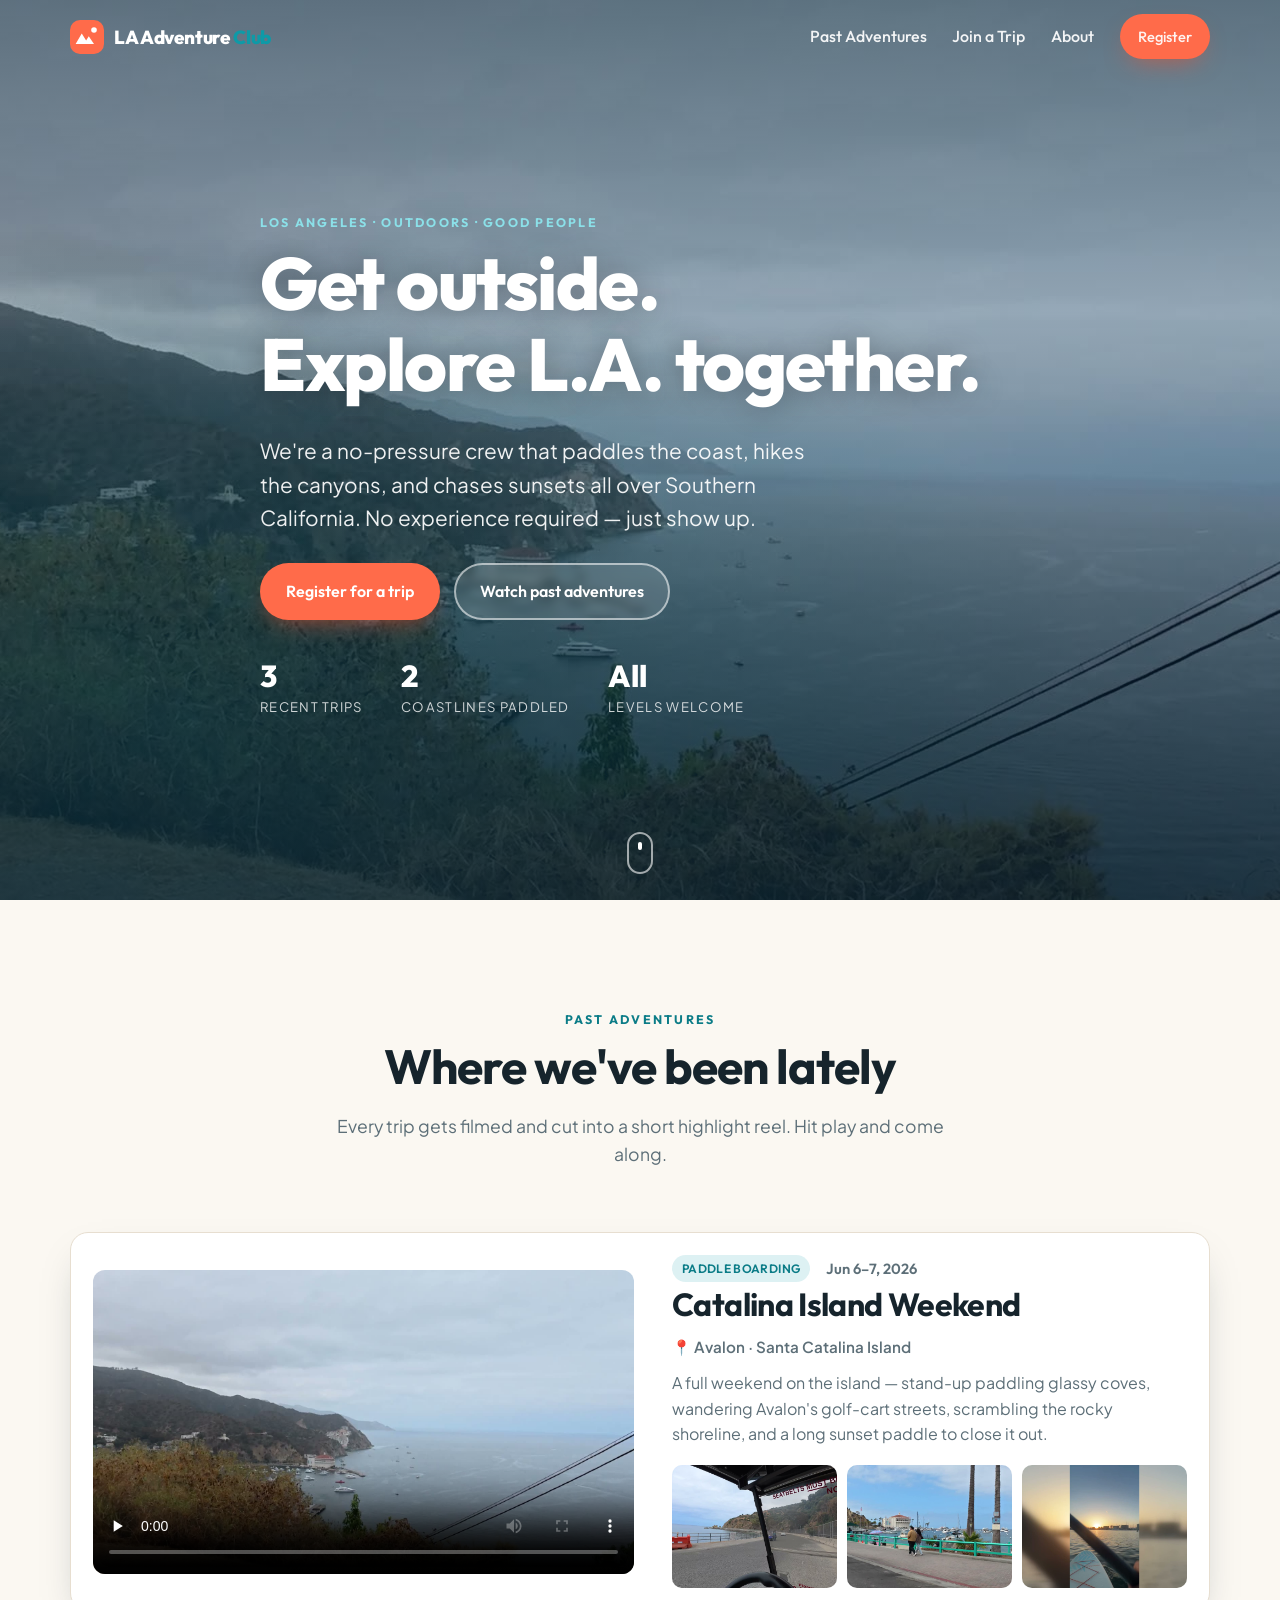
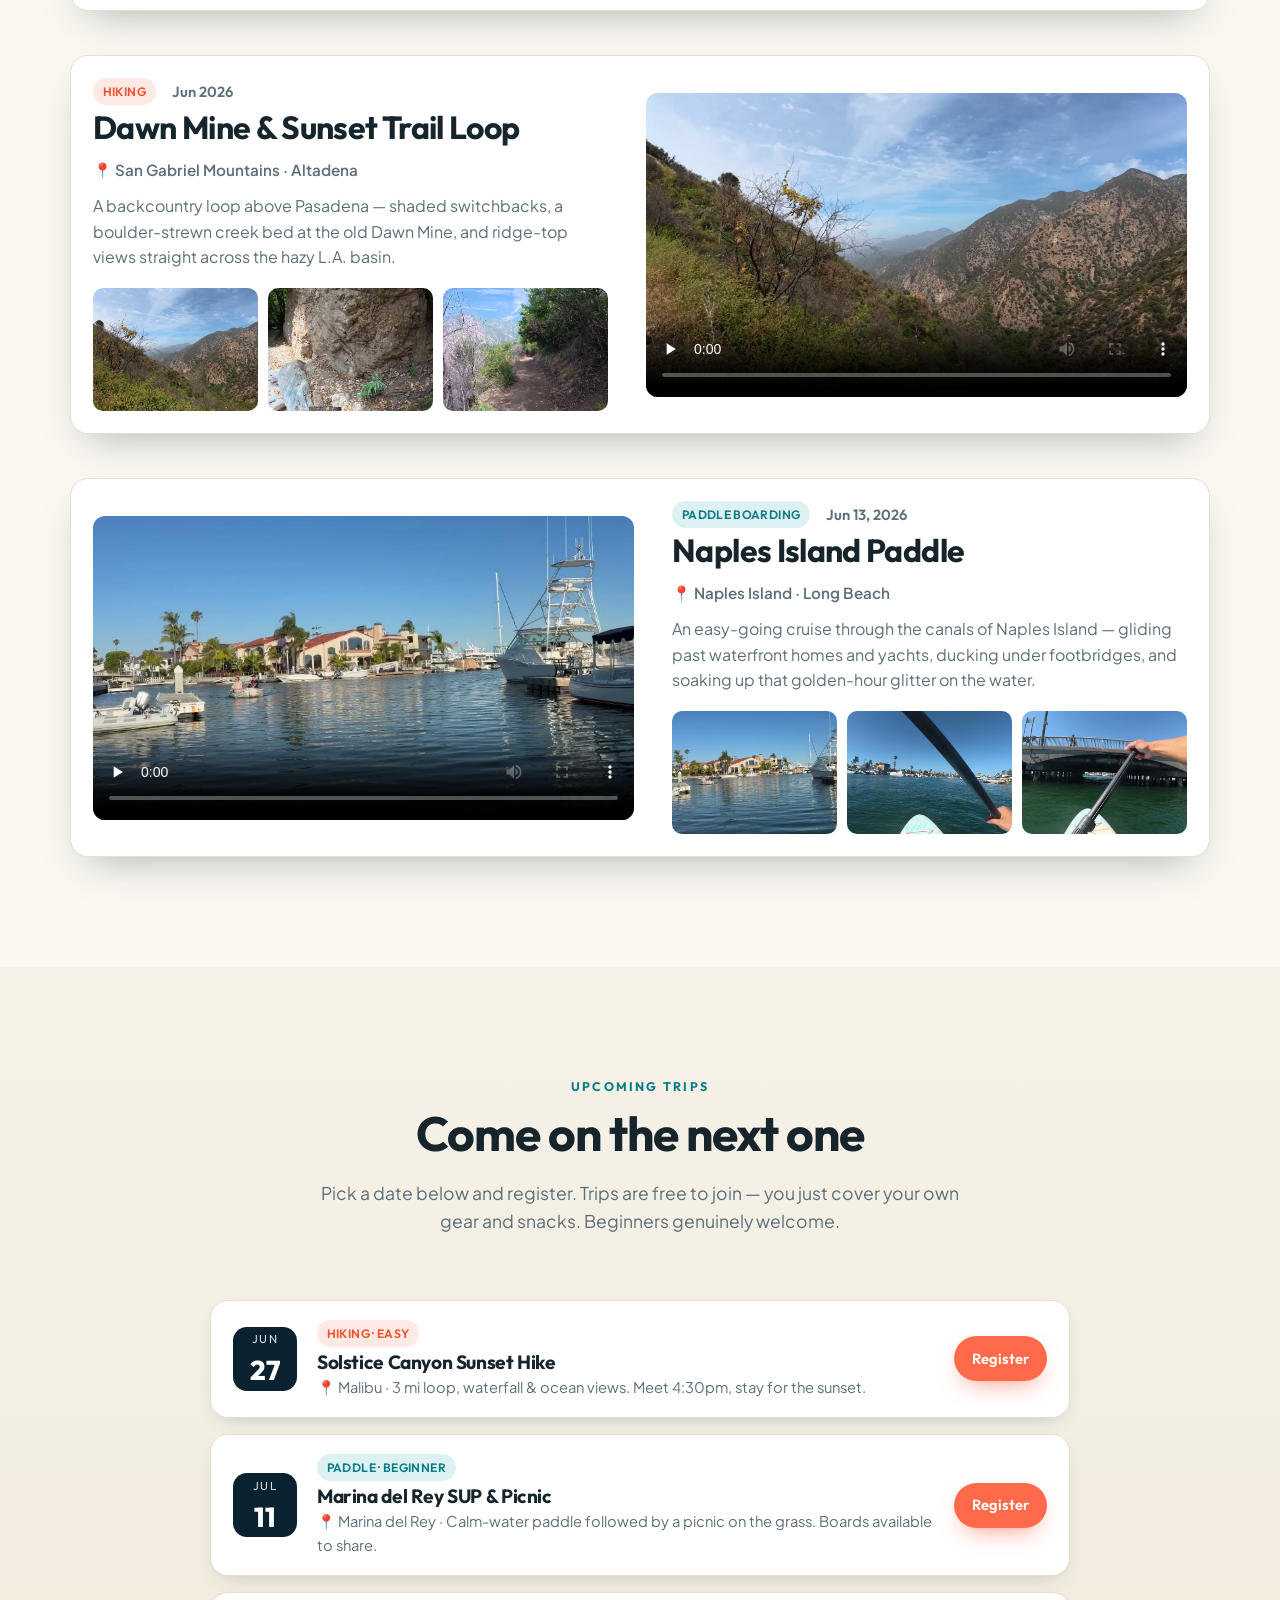
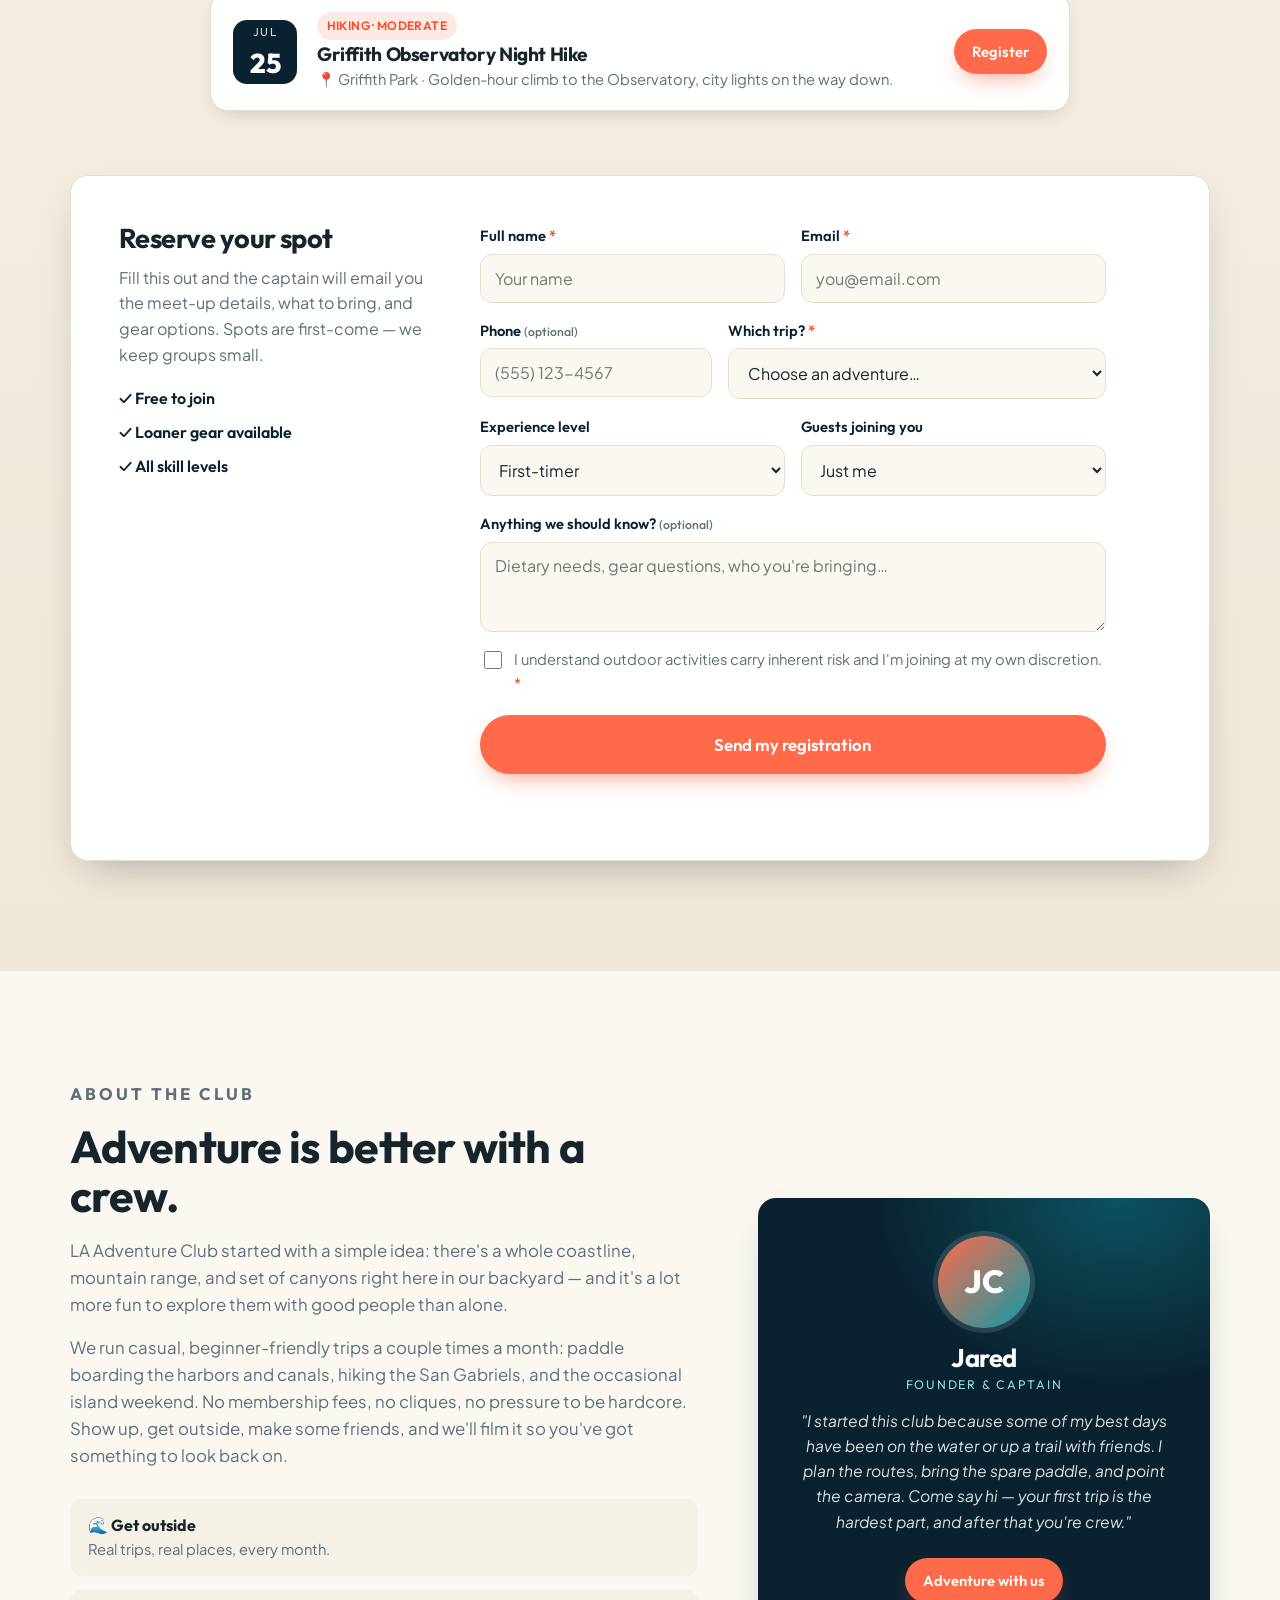
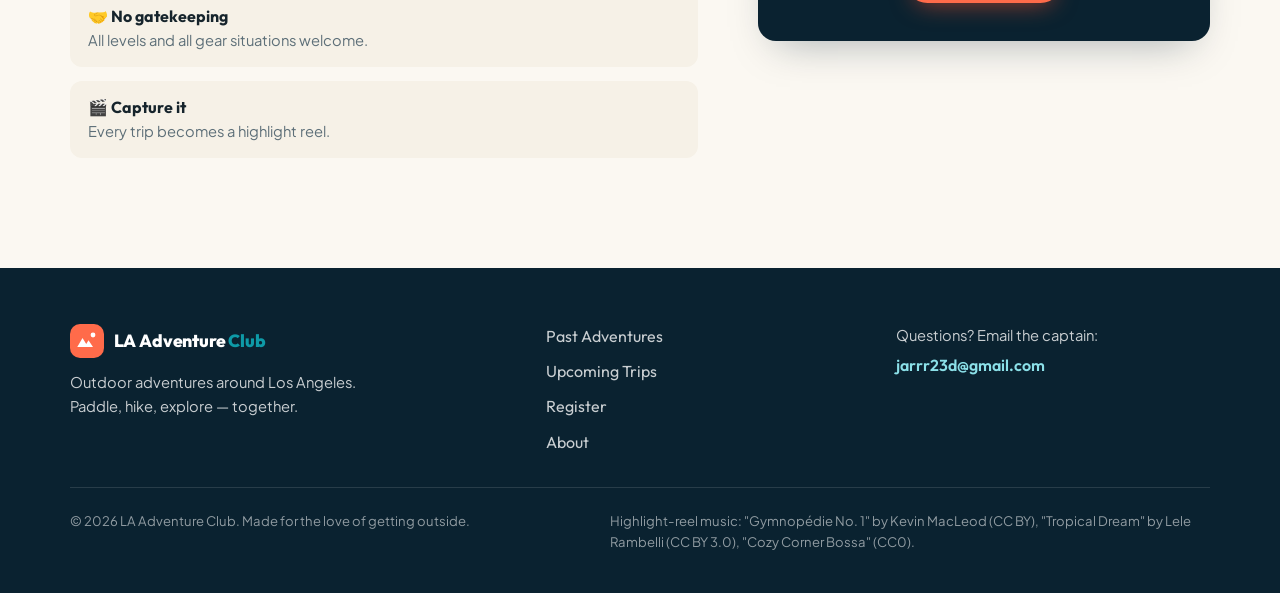
==== index.html @ 6bd9e23a "Initial commit: LA Adventure Club website Static GitHub Pages site with three sections: - Past Adven" ====
<!DOCTYPE html>
<html lang="en">
<head>
  <meta charset="UTF-8" />
  <meta name="viewport" content="width=device-width, initial-scale=1.0" />
  <title>LA Adventure Club — Paddle. Hike. Explore Los Angeles.</title>
  <meta name="description" content="LA Adventure Club is a community for outdoor adventures around Los Angeles — paddle boarding, hiking, and island weekends. See past trips, register for the next one, and meet the crew." />
  <meta name="theme-color" content="#0a2230" />

  <!-- Open Graph / social preview -->
  <meta property="og:type" content="website" />
  <meta property="og:title" content="LA Adventure Club" />
  <meta property="og:description" content="Outdoor adventures around Los Angeles — paddle boarding, hiking, and island weekends. Come explore with us." />
  <meta property="og:image" content="assets/img/naples-hero.jpg" />

  <link rel="icon" href="assets/favicon.svg" type="image/svg+xml" />
  <link rel="preconnect" href="https://fonts.googleapis.com" />
  <link rel="preconnect" href="https://fonts.gstatic.com" crossorigin />
  <link href="https://fonts.googleapis.com/css2?family=Outfit:wght@400;500;600;700;800&family=Plus+Jakarta+Sans:wght@400;500;600&display=swap" rel="stylesheet" />
  <link rel="stylesheet" href="styles.css" />
</head>
<body>
  <a class="skip-link" href="#main">Skip to content</a>

  <!-- ===== NAV ===== -->
  <header class="nav" id="nav">
    <div class="nav__inner">
      <a class="brand" href="#home" aria-label="LA Adventure Club home">
        <span class="brand__mark" aria-hidden="true">
          <svg viewBox="0 0 32 32" width="28" height="28"><path d="M3 24l7-12 5 8 3-5 6 9z" fill="currentColor"/><circle cx="24" cy="8" r="3.2" fill="currentColor"/></svg>
        </span>
        <span class="brand__text">LA Adventure<span class="brand__text--accent"> Club</span></span>
      </a>
      <nav class="nav__links" aria-label="Primary">
        <a href="#adventures">Past Adventures</a>
        <a href="#join">Join a Trip</a>
        <a href="#about">About</a>
        <a class="btn btn--sm btn--solid" href="#register">Register</a>
      </nav>
      <button class="nav__toggle" id="navToggle" aria-label="Open menu" aria-expanded="false">
        <span></span><span></span><span></span>
      </button>
    </div>
  </header>

  <main id="main">
    <!-- ===== HERO ===== -->
    <section class="hero" id="home">
      <div class="hero__media">
        <img src="assets/img/catalina-hero.jpg" alt="Coastline view over Avalon harbor on Catalina Island" />
      </div>
      <div class="hero__overlay"></div>
      <div class="hero__content">
        <p class="eyebrow eyebrow--light">Los Angeles · Outdoors · Good people</p>
        <h1>Get outside.<br />Explore L.A. together.</h1>
        <p class="hero__sub">We're a no-pressure crew that paddles the coast, hikes the canyons, and chases sunsets all over Southern California. No experience required — just show up.</p>
        <div class="hero__cta">
          <a class="btn btn--solid" href="#register">Register for a trip</a>
          <a class="btn btn--ghost" href="#adventures">Watch past adventures</a>
        </div>
        <ul class="hero__stats" aria-label="Club highlights">
          <li><strong>3</strong><span>Recent trips</span></li>
          <li><strong>2</strong><span>Coastlines paddled</span></li>
          <li><strong>All</strong><span>Levels welcome</span></li>
        </ul>
      </div>
      <a href="#adventures" class="hero__scroll" aria-label="Scroll to adventures">
        <span></span>
      </a>
    </section>

    <!-- ===== PAST ADVENTURES ===== -->
    <section class="section" id="adventures">
      <div class="container">
        <header class="section__head">
          <p class="eyebrow">Past Adventures</p>
          <h2>Where we've been lately</h2>
          <p class="section__lead">Every trip gets filmed and cut into a short highlight reel. Hit play and come along.</p>
        </header>

        <div class="events">
          <!-- Catalina -->
          <article class="event">
            <div class="event__video">
              <video controls preload="none" playsinline poster="assets/img/catalina-hero.jpg">
                <source src="assets/video/catalina-paddle-island.mp4" type="video/mp4" />
                Your browser doesn't support embedded video.
              </video>
            </div>
            <div class="event__body">
              <div class="event__meta">
                <span class="chip chip--water">Paddle Boarding</span>
                <span class="event__date">Jun 6–7, 2026</span>
              </div>
              <h3>Catalina Island Weekend</h3>
              <p class="event__loc">📍 Avalon · Santa Catalina Island</p>
              <p>A full weekend on the island — stand-up paddling glassy coves, wandering Avalon's golf-cart streets, scrambling the rocky shoreline, and a long sunset paddle to close it out.</p>
              <div class="event__gallery">
                <button class="thumb" data-full="assets/img/catalina-1.jpg"><img src="assets/img/catalina-1.jpg" alt="Rocky Catalina shoreline path with the ocean below" loading="lazy" /></button>
                <button class="thumb" data-full="assets/img/catalina-2.jpg"><img src="assets/img/catalina-2.jpg" alt="Boats moored in Avalon harbor" loading="lazy" /></button>
                <button class="thumb" data-full="assets/img/catalina-3.jpg"><img src="assets/img/catalina-3.jpg" alt="Sunset paddle on calm water off Catalina" loading="lazy" /></button>
              </div>
            </div>
          </article>

          <!-- Hike -->
          <article class="event">
            <div class="event__video">
              <video controls preload="none" playsinline poster="assets/img/hike-hero.jpg">
                <source src="assets/video/dawn-mine-sunset-loop.mp4" type="video/mp4" />
                Your browser doesn't support embedded video.
              </video>
            </div>
            <div class="event__body">
              <div class="event__meta">
                <span class="chip chip--trail">Hiking</span>
                <span class="event__date">Jun 2026</span>
              </div>
              <h3>Dawn Mine &amp; Sunset Trail Loop</h3>
              <p class="event__loc">📍 San Gabriel Mountains · Altadena</p>
              <p>A backcountry loop above Pasadena — shaded switchbacks, a boulder-strewn creek bed at the old Dawn Mine, and ridge-top views straight across the hazy L.A. basin.</p>
              <div class="event__gallery">
                <button class="thumb" data-full="assets/img/hike-hero.jpg"><img src="assets/img/hike-hero.jpg" alt="Canyon panorama in the San Gabriel Mountains" loading="lazy" /></button>
                <button class="thumb" data-full="assets/img/hike-2.jpg"><img src="assets/img/hike-2.jpg" alt="Boulders in the creek bed at Dawn Mine" loading="lazy" /></button>
                <button class="thumb" data-full="assets/img/hike-1.jpg"><img src="assets/img/hike-1.jpg" alt="Ridge trail with mountains in the distance" loading="lazy" /></button>
              </div>
            </div>
          </article>

          <!-- Naples -->
          <article class="event">
            <div class="event__video">
              <video controls preload="none" playsinline poster="assets/img/naples-hero.jpg">
                <source src="assets/video/naples-paddle-boarding.mp4" type="video/mp4" />
                Your browser doesn't support embedded video.
              </video>
            </div>
            <div class="event__body">
              <div class="event__meta">
                <span class="chip chip--water">Paddle Boarding</span>
                <span class="event__date">Jun 13, 2026</span>
              </div>
              <h3>Naples Island Paddle</h3>
              <p class="event__loc">📍 Naples Island · Long Beach</p>
              <p>An easy-going cruise through the canals of Naples Island — gliding past waterfront homes and yachts, ducking under footbridges, and soaking up that golden-hour glitter on the water.</p>
              <div class="event__gallery">
                <button class="thumb" data-full="assets/img/naples-hero.jpg"><img src="assets/img/naples-hero.jpg" alt="Waterfront homes and a yacht on a Naples Island canal" loading="lazy" /></button>
                <button class="thumb" data-full="assets/img/naples-1.jpg"><img src="assets/img/naples-1.jpg" alt="Canal lined with mansions and palm trees" loading="lazy" /></button>
                <button class="thumb" data-full="assets/img/naples-2.jpg"><img src="assets/img/naples-2.jpg" alt="Sun glinting off the water while paddling" loading="lazy" /></button>
              </div>
            </div>
          </article>
        </div>
      </div>
    </section>

    <!-- ===== JOIN / UPCOMING ===== -->
    <section class="section section--tint" id="join">
      <div class="container">
        <header class="section__head">
          <p class="eyebrow">Upcoming Trips</p>
          <h2>Come on the next one</h2>
          <p class="section__lead">Pick a date below and register. Trips are free to join — you just cover your own gear and snacks. Beginners genuinely welcome.</p>
        </header>

        <div class="upcoming" id="upcomingList">
          <!-- Cards are also defined here for no-JS users; script.js keeps the dropdown in sync -->
          <article class="trip" data-trip="Solstice Canyon Sunset Hike — Sat, Jun 27">
            <div class="trip__date"><span class="trip__mon">JUN</span><span class="trip__day">27</span></div>
            <div class="trip__info">
              <span class="chip chip--trail">Hiking · Easy</span>
              <h3>Solstice Canyon Sunset Hike</h3>
              <p>📍 Malibu · 3 mi loop, waterfall &amp; ocean views. Meet 4:30pm, stay for the sunset.</p>
            </div>
            <a class="btn btn--sm btn--solid trip__cta" href="#register" data-pick="Solstice Canyon Sunset Hike — Sat, Jun 27">Register</a>
          </article>

          <article class="trip" data-trip="Marina del Rey SUP & Picnic — Sat, Jul 11">
            <div class="trip__date"><span class="trip__mon">JUL</span><span class="trip__day">11</span></div>
            <div class="trip__info">
              <span class="chip chip--water">Paddle · Beginner</span>
              <h3>Marina del Rey SUP &amp; Picnic</h3>
              <p>📍 Marina del Rey · Calm-water paddle followed by a picnic on the grass. Boards available to share.</p>
            </div>
            <a class="btn btn--sm btn--solid trip__cta" href="#register" data-pick="Marina del Rey SUP & Picnic — Sat, Jul 11">Register</a>
          </article>

          <article class="trip" data-trip="Griffith Observatory Night Hike — Sat, Jul 25">
            <div class="trip__date"><span class="trip__mon">JUL</span><span class="trip__day">25</span></div>
            <div class="trip__info">
              <span class="chip chip--trail">Hiking · Moderate</span>
              <h3>Griffith Observatory Night Hike</h3>
              <p>📍 Griffith Park · Golden-hour climb to the Observatory, city lights on the way down.</p>
            </div>
            <a class="btn btn--sm btn--solid trip__cta" href="#register" data-pick="Griffith Observatory Night Hike — Sat, Jul 25">Register</a>
          </article>
        </div>

        <!-- ===== REGISTRATION FORM ===== -->
        <div class="register" id="register">
          <div class="register__intro">
            <h3>Reserve your spot</h3>
            <p>Fill this out and the captain will email you the meet-up details, what to bring, and gear options. Spots are first-come — we keep groups small.</p>
            <ul class="register__perks">
              <li>✓ Free to join</li>
              <li>✓ Loaner gear available</li>
              <li>✓ All skill levels</li>
            </ul>
          </div>

          <form class="form" id="registerForm" novalidate>
            <div class="form__row">
              <label class="field">
                <span>Full name <i>*</i></span>
                <input type="text" name="name" autocomplete="name" required placeholder="Your name" />
              </label>
              <label class="field">
                <span>Email <i>*</i></span>
                <input type="email" name="email" autocomplete="email" required placeholder="you@email.com" />
              </label>
            </div>

            <div class="form__row">
              <label class="field">
                <span>Phone <small>(optional)</small></span>
                <input type="tel" name="phone" autocomplete="tel" placeholder="(555) 123-4567" />
              </label>
              <label class="field">
                <span>Which trip? <i>*</i></span>
                <select name="trip" id="tripSelect" required>
                  <option value="" disabled selected>Choose an adventure…</option>
                  <!-- options injected by script.js, with this fallback -->
                  <option>Solstice Canyon Sunset Hike — Sat, Jun 27</option>
                  <option>Marina del Rey SUP &amp; Picnic — Sat, Jul 11</option>
                  <option>Griffith Observatory Night Hike — Sat, Jul 25</option>
                  <option>Not sure yet — add me to the list</option>
                </select>
              </label>
            </div>

            <div class="form__row">
              <label class="field">
                <span>Experience level</span>
                <select name="experience">
                  <option>First-timer</option>
                  <option>Some experience</option>
                  <option>Comfortable / experienced</option>
                </select>
              </label>
              <label class="field">
                <span>Guests joining you</span>
                <select name="guests">
                  <option value="0">Just me</option>
                  <option value="1">+1</option>
                  <option value="2">+2</option>
                  <option value="3">+3 or more</option>
                </select>
              </label>
            </div>

            <label class="field">
              <span>Anything we should know? <small>(optional)</small></span>
              <textarea name="notes" rows="3" placeholder="Dietary needs, gear questions, who you're bringing…"></textarea>
            </label>

            <!-- honeypot for spam bots -->
            <input type="text" name="_honey" tabindex="-1" autocomplete="off" class="hp" aria-hidden="true" />

            <label class="checkbox">
              <input type="checkbox" name="waiver" required />
              <span>I understand outdoor activities carry inherent risk and I'm joining at my own discretion. <i>*</i></span>
            </label>

            <button type="submit" class="btn btn--solid btn--block" id="submitBtn">Send my registration</button>
            <p class="form__status" id="formStatus" role="status" aria-live="polite"></p>
          </form>
        </div>
      </div>
    </section>

    <!-- ===== ABOUT ===== -->
    <section class="section" id="about">
      <div class="container about">
        <div class="about__text">
          <p class="eyebrow">About the Club</p>
          <h2>Adventure is better with a crew.</h2>
          <p>LA Adventure Club started with a simple idea: there's a whole coastline, mountain range, and set of canyons right here in our backyard — and it's a lot more fun to explore them with good people than alone.</p>
          <p>We run casual, beginner-friendly trips a couple times a month: paddle boarding the harbors and canals, hiking the San Gabriels, and the occasional island weekend. No membership fees, no cliques, no pressure to be hardcore. Show up, get outside, make some friends, and we'll film it so you've got something to look back on.</p>
          <div class="about__values">
            <div><strong>🌊 Get outside</strong><span>Real trips, real places, every month.</span></div>
            <div><strong>🤝 No gatekeeping</strong><span>All levels and all gear situations welcome.</span></div>
            <div><strong>🎬 Capture it</strong><span>Every trip becomes a highlight reel.</span></div>
          </div>
        </div>

        <aside class="captain">
          <div class="captain__card">
            <div class="captain__avatar" aria-hidden="true">JC</div>
            <h3>Jared</h3>
            <p class="captain__role">Founder &amp; Captain</p>
            <p class="captain__bio">"I started this club because some of my best days have been on the water or up a trail with friends. I plan the routes, bring the spare paddle, and point the camera. Come say hi — your first trip is the hardest part, and after that you're crew."</p>
            <a class="btn btn--sm btn--solid" href="#register">Adventure with us</a>
          </div>
        </aside>
      </div>
    </section>
  </main>

  <!-- ===== FOOTER ===== -->
  <footer class="footer">
    <div class="container footer__inner">
      <div class="footer__brand">
        <span class="brand brand--footer">
          <span class="brand__mark" aria-hidden="true"><svg viewBox="0 0 32 32" width="24" height="24"><path d="M3 24l7-12 5 8 3-5 6 9z" fill="currentColor"/><circle cx="24" cy="8" r="3.2" fill="currentColor"/></svg></span>
          <span class="brand__text">LA Adventure<span class="brand__text--accent"> Club</span></span>
        </span>
        <p>Outdoor adventures around Los Angeles. Paddle, hike, explore — together.</p>
      </div>
      <nav class="footer__links" aria-label="Footer">
        <a href="#adventures">Past Adventures</a>
        <a href="#join">Upcoming Trips</a>
        <a href="#register">Register</a>
        <a href="#about">About</a>
      </nav>
      <div class="footer__contact">
        <p>Questions? Email the captain:</p>
        <a class="footer__email" href="mailto:jarrr23d@gmail.com">jarrr23d@gmail.com</a>
      </div>
    </div>
    <div class="container footer__sub">
      <p>© <span id="year">2026</span> LA Adventure Club. Made for the love of getting outside.</p>
      <p class="footer__credits">Highlight-reel music: "Gymnopédie No. 1" by Kevin MacLeod (CC BY), "Tropical Dream" by Lele Rambelli (CC BY 3.0), "Cozy Corner Bossa" (CC0).</p>
    </div>
  </footer>

  <!-- ===== LIGHTBOX ===== -->
  <div class="lightbox" id="lightbox" aria-hidden="true">
    <button class="lightbox__close" id="lightboxClose" aria-label="Close image">&times;</button>
    <img id="lightboxImg" src="" alt="" />
  </div>

  <script src="script.js"></script>
</body>
</html>
---- styles.css ----
/* ===== LA Adventure Club — styles ===== */
:root {
  --navy: #0a2230;
  --navy-2: #0e2f43;
  --teal: #0e9aa7;
  --teal-deep: #0b7c87;
  --coral: #ff6b4a;
  --coral-deep: #f4502b;
  --sand: #f6f1e7;
  --paper: #fbf8f2;
  --ink: #16242c;
  --muted: #5d6f78;
  --line: #e7ded0;
  --white: #ffffff;

  --radius: 18px;
  --radius-sm: 12px;
  --shadow: 0 18px 40px -18px rgba(10, 34, 48, .35);
  --shadow-sm: 0 8px 22px -12px rgba(10, 34, 48, .3);
  --maxw: 1140px;
  --head: "Outfit", system-ui, sans-serif;
  --body: "Plus Jakarta Sans", system-ui, sans-serif;
}

* { box-sizing: border-box; }
html { scroll-behavior: smooth; scroll-padding-top: 76px; }
body {
  margin: 0;
  font-family: var(--body);
  color: var(--ink);
  background: var(--paper);
  line-height: 1.6;
  -webkit-font-smoothing: antialiased;
}
h1, h2, h3 { font-family: var(--head); line-height: 1.1; margin: 0 0 .4em; letter-spacing: -.02em; }
p { margin: 0 0 1em; }
a { color: var(--teal-deep); text-decoration: none; }
img { max-width: 100%; display: block; }

.container { width: min(var(--maxw), 92%); margin: 0 auto; }

.skip-link {
  position: absolute; left: -999px; top: 0; z-index: 200;
  background: var(--navy); color: #fff; padding: 10px 16px; border-radius: 0 0 8px 0;
}
.skip-link:focus { left: 0; }

/* ===== Buttons ===== */
.btn {
  --b: var(--coral);
  display: inline-flex; align-items: center; justify-content: center; gap: .5em;
  font-family: var(--head); font-weight: 600; font-size: 1rem;
  padding: .85em 1.5em; border-radius: 100px; border: 2px solid transparent;
  cursor: pointer; transition: transform .15s ease, box-shadow .2s ease, background .2s ease, color .2s ease;
  white-space: nowrap;
}
.btn:active { transform: translateY(1px); }
.btn--solid { background: var(--coral); color: #fff; box-shadow: 0 10px 24px -10px rgba(244,80,43,.65); }
.btn--solid:hover { background: var(--coral-deep); transform: translateY(-2px); }
.btn--ghost { background: rgba(255,255,255,.12); color: #fff; border-color: rgba(255,255,255,.55); backdrop-filter: blur(4px); }
.btn--ghost:hover { background: rgba(255,255,255,.2); transform: translateY(-2px); }
.btn--sm { padding: .6em 1.1em; font-size: .92rem; }
.btn--block { width: 100%; padding: 1em; font-size: 1.05rem; }

.eyebrow {
  font-family: var(--head); text-transform: uppercase; letter-spacing: .18em;
  font-size: .78rem; font-weight: 700; color: var(--teal-deep); margin: 0 0 .8em;
}
.eyebrow--light { color: #8be0e8; }

/* ===== Nav ===== */
.nav {
  position: fixed; top: 0; left: 0; right: 0; z-index: 100;
  transition: background .3s ease, box-shadow .3s ease, padding .3s ease;
  padding: 14px 0;
}
.nav__inner { width: min(var(--maxw), 92%); margin: 0 auto; display: flex; align-items: center; justify-content: space-between; }
.nav.scrolled { background: rgba(251,248,242,.92); backdrop-filter: blur(10px); box-shadow: 0 4px 20px -12px rgba(10,34,48,.4); padding: 8px 0; }

.brand { display: inline-flex; align-items: center; gap: .55em; font-family: var(--head); font-weight: 800; font-size: 1.18rem; color: #fff; letter-spacing: -.01em; }
.nav.scrolled .brand { color: var(--navy); }
.brand__mark { display: grid; place-items: center; width: 34px; height: 34px; border-radius: 10px; background: var(--coral); color: #fff; }
.brand__text--accent { color: var(--teal); }
.nav.scrolled .brand__text--accent { color: var(--teal-deep); }

.nav__links { display: flex; align-items: center; gap: 1.6rem; }
.nav__links a { color: rgba(255,255,255,.92); font-weight: 500; font-family: var(--head); }
.nav__links a:not(.btn):hover { color: #fff; }
.nav.scrolled .nav__links a:not(.btn) { color: var(--navy); }
.nav.scrolled .nav__links a:not(.btn):hover { color: var(--teal-deep); }

.nav__toggle { display: none; flex-direction: column; gap: 5px; background: none; border: 0; cursor: pointer; padding: 8px; }
.nav__toggle span { width: 26px; height: 2.5px; background: #fff; border-radius: 2px; transition: .25s; }
.nav.scrolled .nav__toggle span { background: var(--navy); }

/* ===== Hero ===== */
.hero { position: relative; min-height: 100svh; display: flex; align-items: center; color: #fff; overflow: hidden; }
.hero__media { position: absolute; inset: 0; }
.hero__media img { width: 100%; height: 100%; object-fit: cover; }
.hero__overlay { position: absolute; inset: 0; background:
  linear-gradient(180deg, rgba(10,34,48,.55) 0%, rgba(10,34,48,.25) 35%, rgba(10,34,48,.78) 100%),
  radial-gradient(120% 90% at 15% 80%, rgba(11,124,135,.45), transparent 60%); }
.hero__content { position: relative; width: min(var(--maxw), 92%); margin: 0 auto; padding: 120px 0 90px; max-width: 760px; }
.hero h1 { font-size: clamp(2.6rem, 6.5vw, 4.6rem); font-weight: 800; text-shadow: 0 2px 30px rgba(0,0,0,.3); }
.hero__sub { font-size: clamp(1.05rem, 2.2vw, 1.3rem); max-width: 560px; color: rgba(255,255,255,.92); }
.hero__cta { display: flex; flex-wrap: wrap; gap: .9rem; margin: 1.8rem 0 2.6rem; }
.hero__stats { list-style: none; display: flex; gap: 2.4rem; padding: 0; margin: 0; flex-wrap: wrap; }
.hero__stats li { display: flex; flex-direction: column; }
.hero__stats strong { font-family: var(--head); font-size: 1.9rem; font-weight: 800; line-height: 1; }
.hero__stats span { font-size: .82rem; text-transform: uppercase; letter-spacing: .1em; color: rgba(255,255,255,.8); margin-top: .3em; }
.hero__scroll { position: absolute; bottom: 26px; left: 50%; transform: translateX(-50%); width: 26px; height: 42px; border: 2px solid rgba(255,255,255,.6); border-radius: 14px; }
.hero__scroll span { position: absolute; top: 8px; left: 50%; width: 4px; height: 8px; background: #fff; border-radius: 2px; transform: translateX(-50%); animation: scrolldot 1.6s infinite; }
@keyframes scrolldot { 0% { opacity: 0; top: 8px; } 40% { opacity: 1; } 80% { opacity: 0; top: 22px; } 100% { opacity: 0; } }

/* ===== Sections ===== */
.section { padding: clamp(64px, 9vw, 110px) 0; }
.section--tint { background: linear-gradient(180deg, var(--sand), #efe7d7); }
.section__head { text-align: center; max-width: 640px; margin: 0 auto clamp(40px, 6vw, 64px); }
.section__head h2 { font-size: clamp(2rem, 4.5vw, 3rem); }
.section__lead { color: var(--muted); font-size: 1.1rem; }

/* ===== Chips ===== */
.chip { display: inline-block; font-family: var(--head); font-weight: 600; font-size: .76rem; letter-spacing: .03em; padding: .32em .8em; border-radius: 100px; text-transform: uppercase; }
.chip--water { background: rgba(14,154,167,.14); color: var(--teal-deep); }
.chip--trail { background: rgba(255,107,74,.15); color: var(--coral-deep); }

/* ===== Events ===== */
.events { display: grid; gap: clamp(28px, 4vw, 44px); }
.event {
  display: grid; grid-template-columns: 1.05fr 1fr; gap: clamp(20px, 3vw, 40px);
  align-items: center; background: var(--white); border: 1px solid var(--line);
  border-radius: var(--radius); padding: clamp(16px, 2vw, 22px); box-shadow: var(--shadow);
}
.event:nth-child(even) { grid-template-columns: 1fr 1.05fr; }
.event:nth-child(even) .event__video { order: 2; }
.event__video { position: relative; border-radius: var(--radius-sm); overflow: hidden; background: #000; aspect-ratio: 16/9; }
.event__video video { width: 100%; height: 100%; object-fit: cover; display: block; }
.event__body h3 { font-size: clamp(1.5rem, 3vw, 2rem); margin-top: .15em; }
.event__meta { display: flex; align-items: center; gap: 1rem; margin-bottom: .2em; }
.event__date { font-family: var(--head); font-weight: 600; color: var(--muted); font-size: .92rem; }
.event__loc { color: var(--teal-deep); font-weight: 600; font-size: .95rem; margin-bottom: .7em; }
.event__body > p { color: var(--muted); }
.event__gallery { display: grid; grid-template-columns: repeat(3, 1fr); gap: 10px; margin-top: 1.1em; }
.thumb { padding: 0; border: 0; background: none; cursor: pointer; border-radius: 10px; overflow: hidden; aspect-ratio: 4/3; }
.thumb img { width: 100%; height: 100%; object-fit: cover; transition: transform .35s ease; }
.thumb:hover img { transform: scale(1.08); }
.thumb:focus-visible { outline: 3px solid var(--teal); outline-offset: 2px; }

/* ===== Upcoming trips ===== */
.upcoming { display: grid; gap: 16px; max-width: 860px; margin: 0 auto clamp(44px, 6vw, 64px); }
.trip {
  display: grid; grid-template-columns: auto 1fr auto; gap: 20px; align-items: center;
  background: var(--white); border: 1px solid var(--line); border-radius: var(--radius);
  padding: 18px 22px; box-shadow: var(--shadow-sm);
}
.trip__date { display: grid; place-items: center; width: 64px; height: 64px; border-radius: 14px; background: var(--navy); color: #fff; line-height: 1; }
.trip__mon { font-family: var(--head); font-size: .72rem; letter-spacing: .12em; opacity: .85; }
.trip__day { font-family: var(--head); font-size: 1.7rem; font-weight: 800; }
.trip__info h3 { font-size: 1.2rem; margin: .25em 0 .15em; }
.trip__info p { margin: 0; color: var(--muted); font-size: .92rem; }

/* ===== Register ===== */
.register {
  display: grid; grid-template-columns: .85fr 1.15fr; gap: clamp(28px, 4vw, 50px);
  background: var(--white); border: 1px solid var(--line); border-radius: var(--radius);
  padding: clamp(26px, 4vw, 48px); box-shadow: var(--shadow); align-items: start;
}
.register__intro h3 { font-size: 1.7rem; }
.register__intro p { color: var(--muted); }
.register__perks { list-style: none; padding: 0; margin: 1.2em 0 0; display: grid; gap: .5em; }
.register__perks li { font-family: var(--head); font-weight: 600; color: var(--navy); }

/* ===== Form ===== */
.form__row { display: grid; grid-template-columns: 1fr 1fr; gap: 16px; }
.field { display: flex; flex-direction: column; gap: .4em; margin-bottom: 16px; }
.field span { font-family: var(--head); font-weight: 600; font-size: .92rem; color: var(--navy); }
.field span i { color: var(--coral-deep); font-style: normal; }
.field span small { font-weight: 500; color: var(--muted); }
.field input, .field select, .field textarea {
  font-family: var(--body); font-size: 1rem; padding: .8em .9em; border: 1.5px solid var(--line);
  border-radius: var(--radius-sm); background: var(--paper); color: var(--ink); transition: border .2s, box-shadow .2s;
}
.field input:focus, .field select:focus, .field textarea:focus {
  outline: none; border-color: var(--teal); box-shadow: 0 0 0 3px rgba(14,154,167,.16); background: #fff;
}
.field textarea { resize: vertical; }
.hp { position: absolute; left: -9999px; width: 1px; height: 1px; opacity: 0; }
.checkbox { display: flex; gap: .65em; align-items: flex-start; margin: 4px 0 20px; font-size: .92rem; color: var(--muted); }
.checkbox input { margin-top: .25em; width: 18px; height: 18px; accent-color: var(--coral); flex-shrink: 0; }
.checkbox i { color: var(--coral-deep); font-style: normal; }
.form__status { margin: 1em 0 0; font-family: var(--head); font-weight: 600; min-height: 1.4em; }
.form__status.ok { color: var(--teal-deep); }
.form__status.err { color: var(--coral-deep); }
.form.sending #submitBtn { opacity: .6; pointer-events: none; }

/* ===== About ===== */
.about { display: grid; grid-template-columns: 1.25fr .9fr; gap: clamp(32px, 5vw, 60px); align-items: center; }
.about__text h2 { font-size: clamp(2rem, 4vw, 2.8rem); }
.about__text > p { color: var(--muted); font-size: 1.05rem; }
.about__values { display: grid; gap: 14px; margin-top: 1.8em; }
.about__values div { display: flex; flex-direction: column; padding: 14px 18px; background: var(--sand); border-radius: var(--radius-sm); }
.about__values strong { font-family: var(--head); }
.about__values span { color: var(--muted); font-size: .92rem; }

.captain__card { background: var(--navy); color: #fff; border-radius: var(--radius); padding: clamp(26px, 3vw, 38px); text-align: center; box-shadow: var(--shadow); position: relative; overflow: hidden; }
.captain__card::before { content: ""; position: absolute; inset: 0; background: radial-gradient(90% 70% at 80% 0%, rgba(14,154,167,.4), transparent 60%); }
.captain__card > * { position: relative; }
.captain__avatar { width: 92px; height: 92px; margin: 0 auto 1rem; border-radius: 50%; display: grid; place-items: center; font-family: var(--head); font-weight: 800; font-size: 2rem; background: linear-gradient(135deg, var(--coral), var(--teal)); color: #fff; box-shadow: 0 0 0 5px rgba(255,255,255,.12); }
.captain__card h3 { font-size: 1.6rem; margin-bottom: .1em; }
.captain__role { font-family: var(--head); text-transform: uppercase; letter-spacing: .14em; font-size: .78rem; color: #8be0e8; margin-bottom: 1.1em; }
.captain__bio { color: rgba(255,255,255,.86); font-size: .98rem; font-style: italic; }
.captain__card .btn { margin-top: .6em; }

/* ===== Footer ===== */
.footer { background: var(--navy); color: rgba(255,255,255,.78); padding: 56px 0 28px; }
.footer__inner { display: grid; grid-template-columns: 1.4fr 1fr 1fr; gap: 36px; padding-bottom: 32px; border-bottom: 1px solid rgba(255,255,255,.12); }
.brand--footer { color: #fff; font-size: 1.1rem; }
.footer__brand p { margin-top: .8em; font-size: .92rem; max-width: 30ch; }
.footer__links { display: flex; flex-direction: column; gap: .6em; }
.footer__links a { color: rgba(255,255,255,.78); font-family: var(--head); }
.footer__links a:hover { color: #fff; }
.footer__contact p { margin: 0 0 .3em; font-size: .92rem; }
.footer__email { color: #8be0e8; font-family: var(--head); font-weight: 600; }
.footer__sub { display: flex; justify-content: space-between; gap: 16px; flex-wrap: wrap; padding-top: 22px; font-size: .82rem; color: rgba(255,255,255,.55); }
.footer__credits { max-width: 60ch; }

/* ===== Lightbox ===== */
.lightbox { position: fixed; inset: 0; z-index: 300; background: rgba(8,20,28,.92); display: none; align-items: center; justify-content: center; padding: 4vw; }
.lightbox.open { display: flex; }
.lightbox img { max-width: 100%; max-height: 90vh; border-radius: 10px; box-shadow: 0 30px 80px -20px rgba(0,0,0,.7); }
.lightbox__close { position: absolute; top: 18px; right: 26px; background: none; border: 0; color: #fff; font-size: 2.6rem; line-height: 1; cursor: pointer; }

/* ===== Responsive ===== */
@media (max-width: 880px) {
  .nav__links { position: fixed; inset: 0 0 auto 0; top: 0; flex-direction: column; align-items: stretch; gap: 0; background: var(--paper); padding: 84px 24px 28px; box-shadow: var(--shadow); transform: translateY(-110%); transition: transform .3s ease; }
  .nav__links.open { transform: translateY(0); }
  .nav__links a:not(.btn) { color: var(--navy) !important; padding: 14px 4px; border-bottom: 1px solid var(--line); }
  .nav__links .btn { margin-top: 14px; }
  .nav__toggle { display: flex; z-index: 5; }
  .nav { background: rgba(251,248,242,.92); backdrop-filter: blur(8px); }
  .nav .brand { color: var(--navy); }
  .nav .brand__text--accent { color: var(--teal-deep); }
  .nav__toggle span { background: var(--navy); }

  .event, .event:nth-child(even) { grid-template-columns: 1fr; }
  .event:nth-child(even) .event__video { order: 0; }
  .register { grid-template-columns: 1fr; }
  .about { grid-template-columns: 1fr; }
  .footer__inner { grid-template-columns: 1fr 1fr; }
}
@media (max-width: 560px) {
  .form__row { grid-template-columns: 1fr; }
  .trip { grid-template-columns: auto 1fr; }
  .trip__cta { grid-column: 1 / -1; }
  .hero__stats { gap: 1.6rem; }
  .footer__inner { grid-template-columns: 1fr; }
}

@media (prefers-reduced-motion: reduce) {
  * { scroll-behavior: auto !important; animation: none !important; transition: none !important; }
}
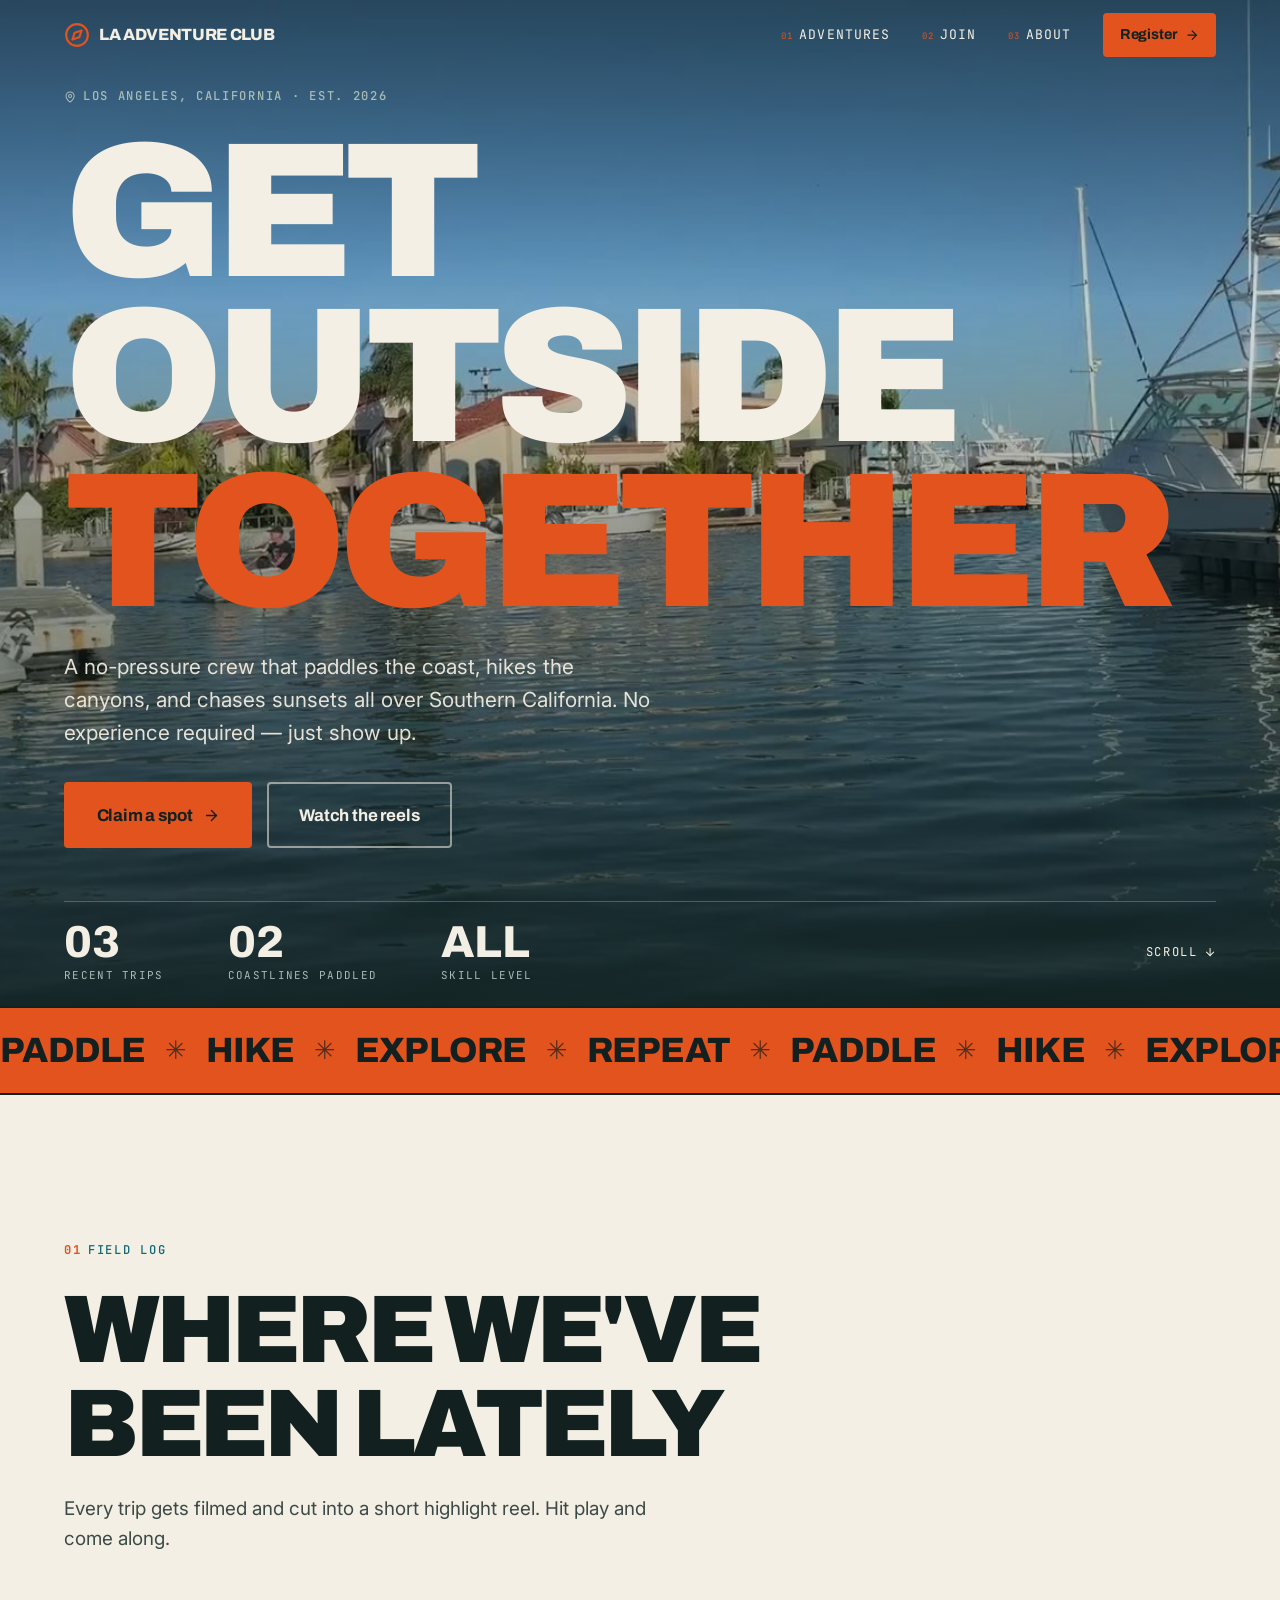
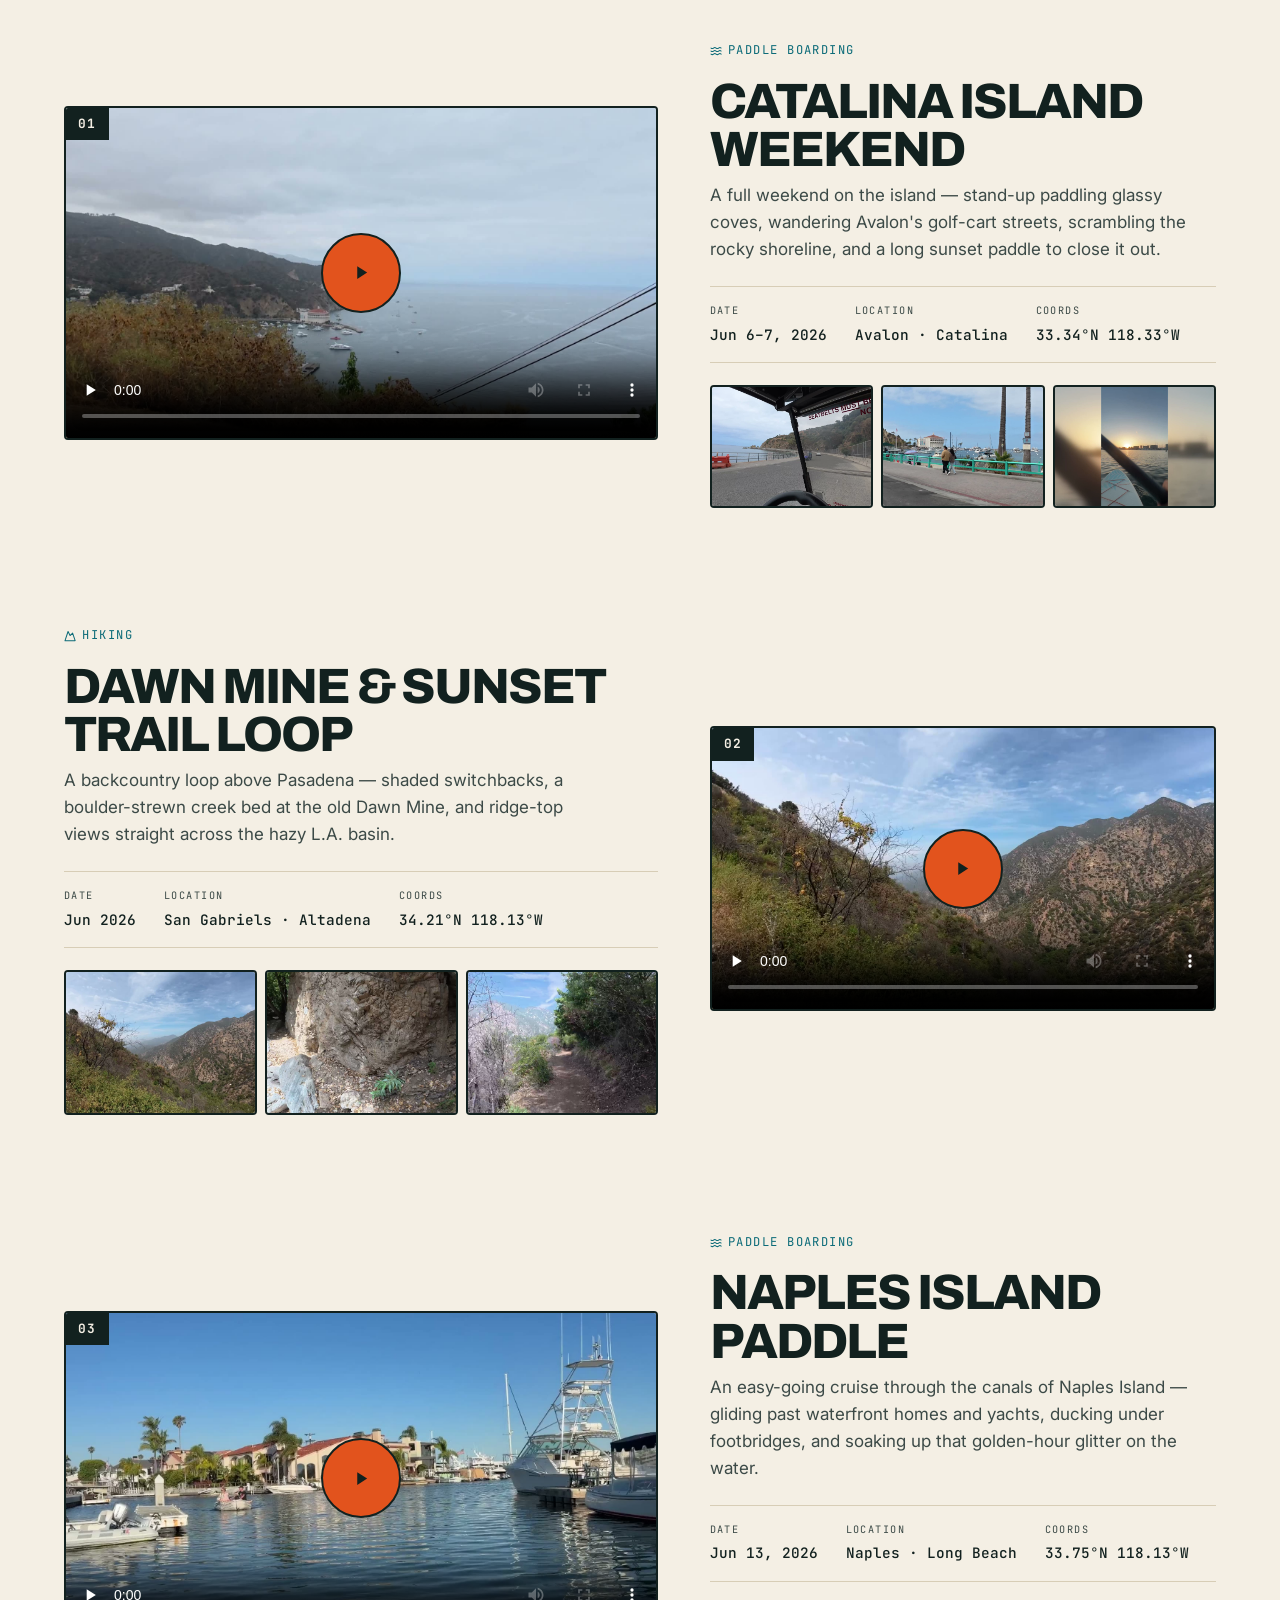
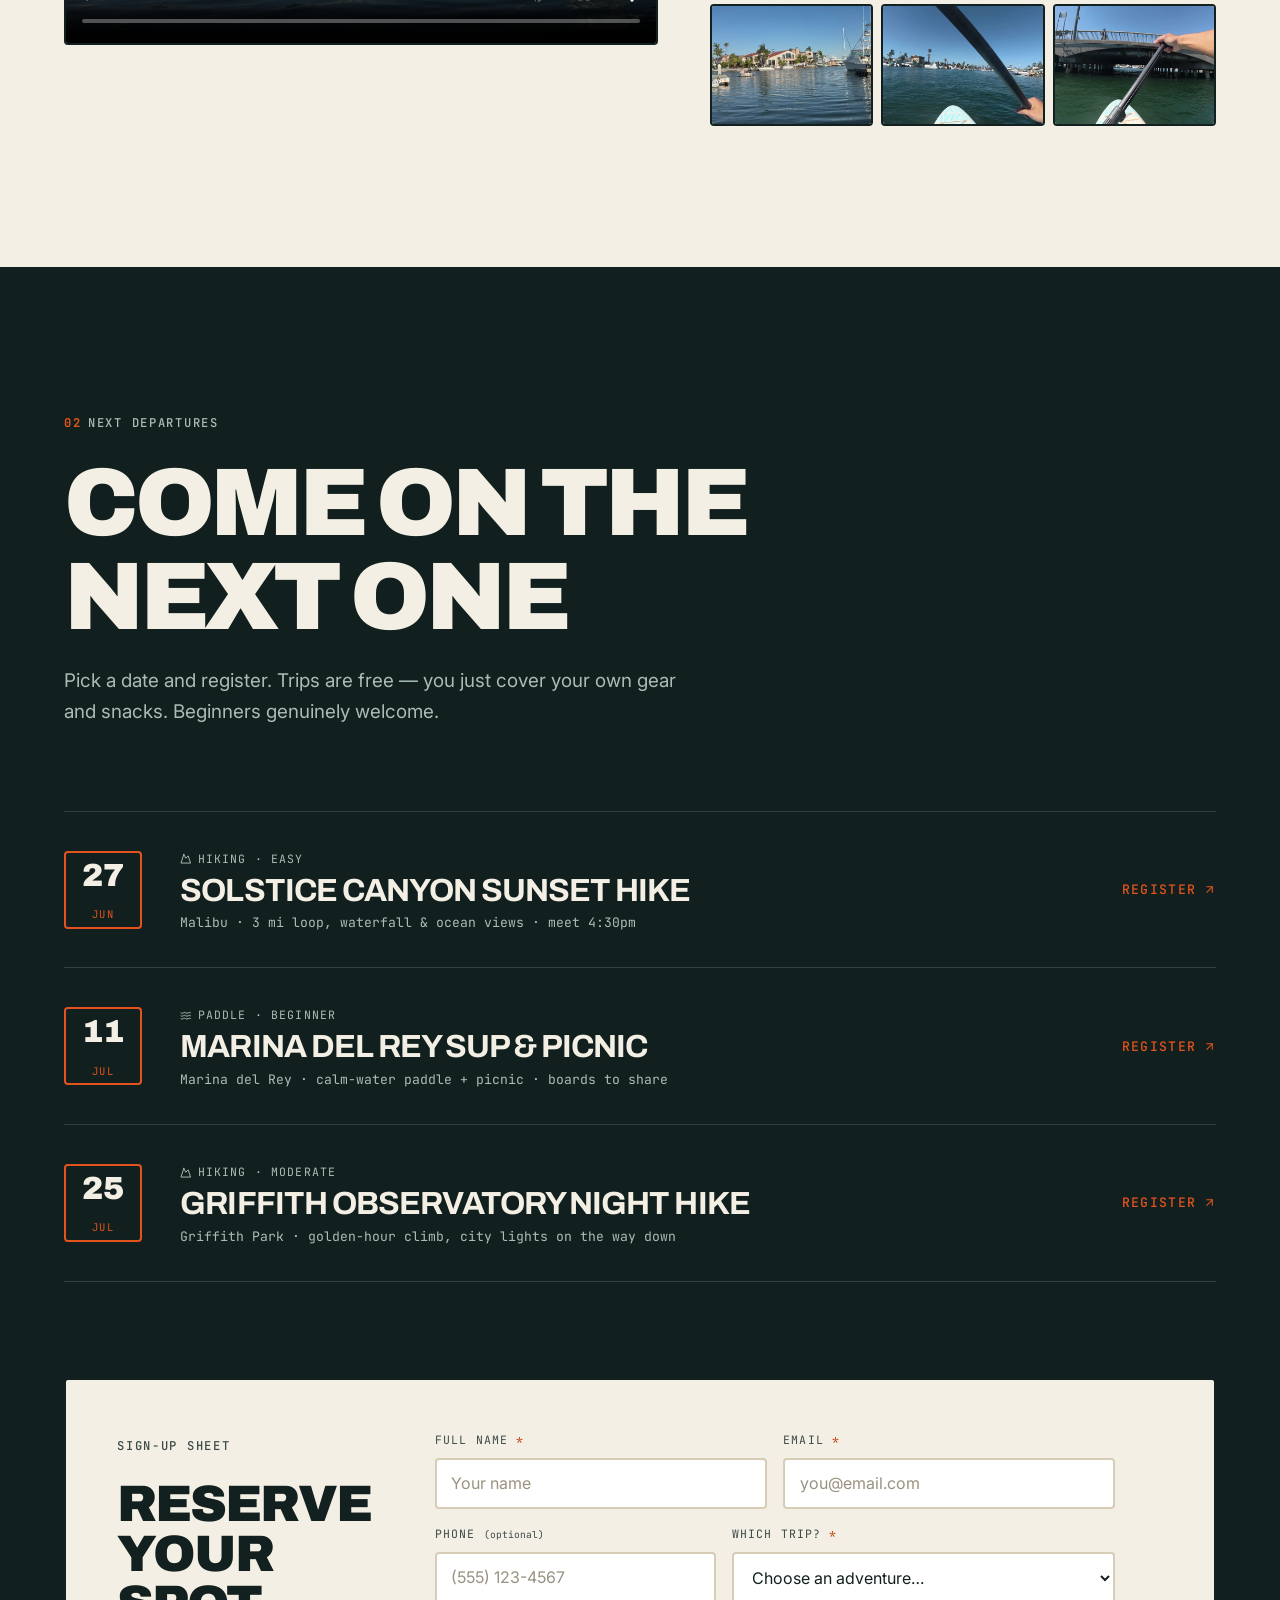
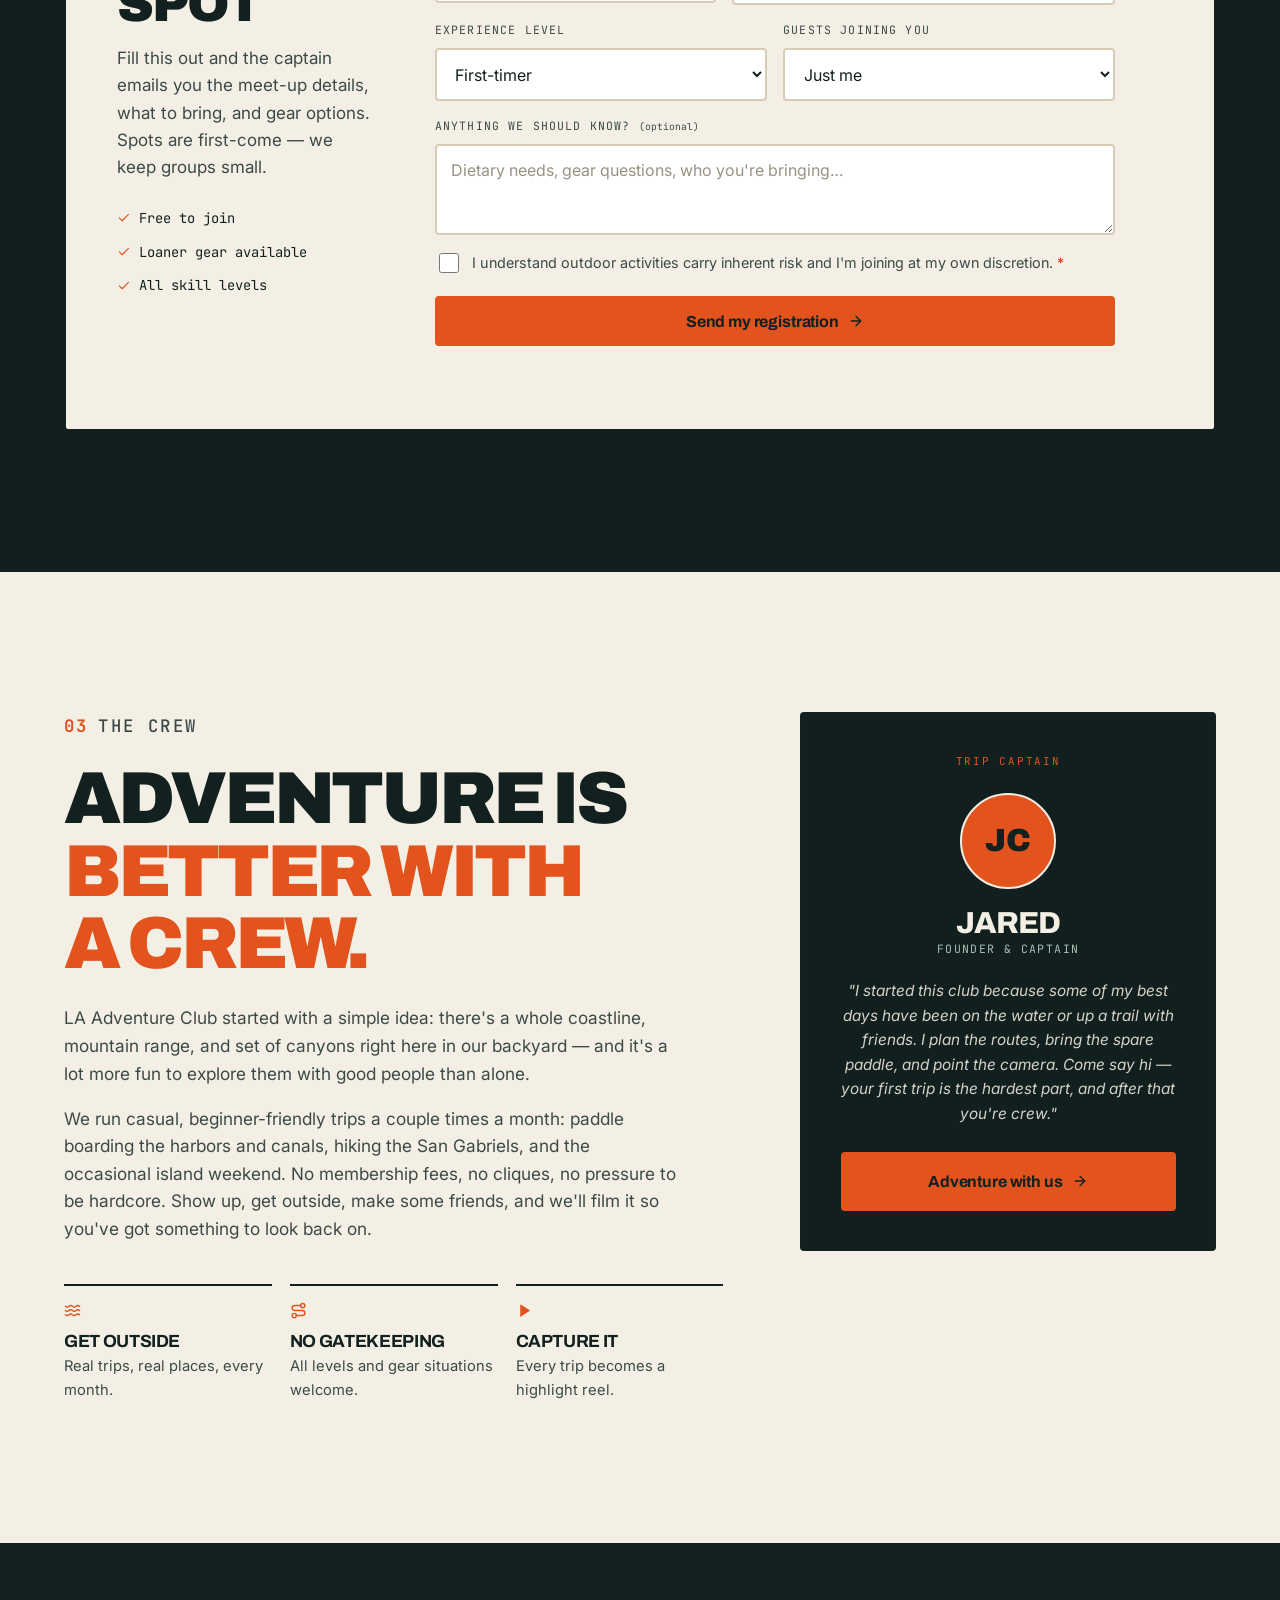
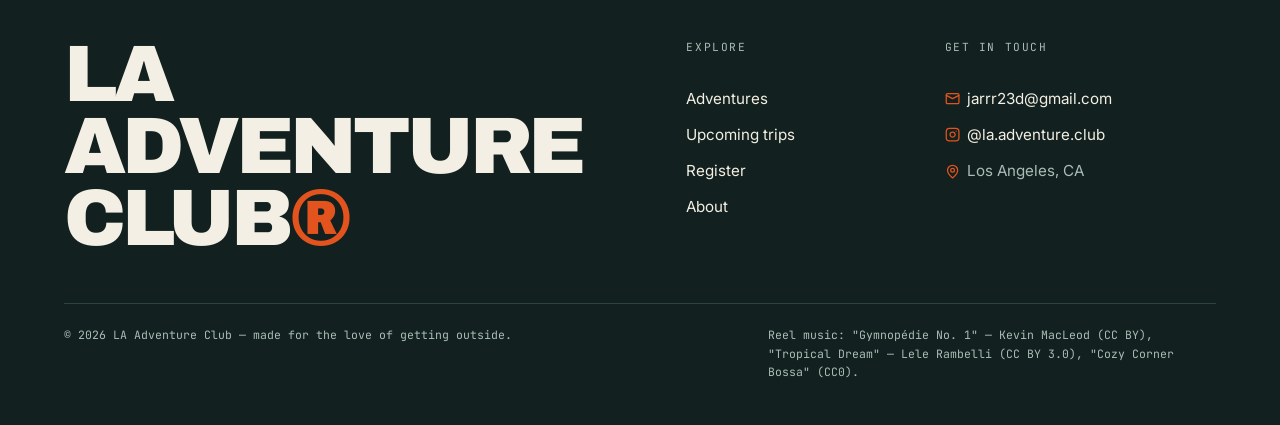
==== commit a91141f5: "Redesign UI: bold editorial / exaggerated-minimalism style Apply ui-ux-pro-max design system for an " ====
--- a/index.html
+++ b/index.html
@@ -5,9 +5,8 @@
   <meta name="viewport" content="width=device-width, initial-scale=1.0" />
   <title>LA Adventure Club — Paddle. Hike. Explore Los Angeles.</title>
   <meta name="description" content="LA Adventure Club is a community for outdoor adventures around Los Angeles — paddle boarding, hiking, and island weekends. See past trips, register for the next one, and meet the crew." />
-  <meta name="theme-color" content="#0a2230" />
-
-  <!-- Open Graph / social preview -->
+  <meta name="theme-color" content="#10211f" />
+
   <meta property="og:type" content="website" />
   <meta property="og:title" content="LA Adventure Club" />
   <meta property="og:description" content="Outdoor adventures around Los Angeles — paddle boarding, hiking, and island weekends. Come explore with us." />
@@ -16,29 +15,48 @@
   <link rel="icon" href="assets/favicon.svg" type="image/svg+xml" />
   <link rel="preconnect" href="https://fonts.googleapis.com" />
   <link rel="preconnect" href="https://fonts.gstatic.com" crossorigin />
-  <link href="https://fonts.googleapis.com/css2?family=Outfit:wght@400;500;600;700;800&family=Plus+Jakarta+Sans:wght@400;500;600&display=swap" rel="stylesheet" />
+  <link href="https://fonts.googleapis.com/css2?family=Archivo:wght@500;600;700;800;900&family=Inter:wght@400;500;600&family=JetBrains+Mono:wght@400;500;700&display=swap" rel="stylesheet" />
   <link rel="stylesheet" href="styles.css" />
 </head>
 <body>
   <a class="skip-link" href="#main">Skip to content</a>
 
+  <!-- ===== SVG ICON SPRITE (Lucide-style, no emoji) ===== -->
+  <svg width="0" height="0" class="sprite" aria-hidden="true" focusable="false">
+    <defs>
+      <symbol id="i-pin" viewBox="0 0 24 24"><path d="M20 10c0 6-8 12-8 12s-8-6-8-12a8 8 0 0 1 16 0Z"/><circle cx="12" cy="10" r="3"/></symbol>
+      <symbol id="i-mountain" viewBox="0 0 24 24"><path d="m8 3 4 8 5-5 5 15H2L8 3z"/></symbol>
+      <symbol id="i-waves" viewBox="0 0 24 24"><path d="M2 6c.6.5 1.2 1 2.5 1C7 7 7 5 9.5 5c2.6 0 2.4 2 5 2 2.5 0 2.5-2 5-2 1.3 0 1.9.5 2.5 1"/><path d="M2 12c.6.5 1.2 1 2.5 1 2.5 0 2.5-2 5-2 2.6 0 2.4 2 5 2 2.5 0 2.5-2 5-2 1.3 0 1.9.5 2.5 1"/><path d="M2 18c.6.5 1.2 1 2.5 1 2.5 0 2.5-2 5-2 2.6 0 2.4 2 5 2 2.5 0 2.5-2 5-2 1.3 0 1.9.5 2.5 1"/></symbol>
+      <symbol id="i-route" viewBox="0 0 24 24"><circle cx="6" cy="19" r="3"/><path d="M9 19h8.5a3.5 3.5 0 0 0 0-7h-11a3.5 3.5 0 0 1 0-7H15"/><circle cx="18" cy="5" r="3"/></symbol>
+      <symbol id="i-arrow" viewBox="0 0 24 24"><path d="M5 12h14"/><path d="m12 5 7 7-7 7"/></symbol>
+      <symbol id="i-upright" viewBox="0 0 24 24"><path d="M7 7h10v10"/><path d="M7 17 17 7"/></symbol>
+      <symbol id="i-cal" viewBox="0 0 24 24"><rect width="18" height="18" x="3" y="4" rx="2"/><path d="M3 10h18M8 2v4M16 2v4"/></symbol>
+      <symbol id="i-check" viewBox="0 0 24 24"><path d="M20 6 9 17l-5-5"/></symbol>
+      <symbol id="i-menu" viewBox="0 0 24 24"><path d="M4 6h16M4 12h16M4 18h16"/></symbol>
+      <symbol id="i-x" viewBox="0 0 24 24"><path d="M18 6 6 18M6 6l12 12"/></symbol>
+      <symbol id="i-mail" viewBox="0 0 24 24"><rect width="20" height="16" x="2" y="4" rx="2"/><path d="m22 7-10 5L2 7"/></symbol>
+      <symbol id="i-compass" viewBox="0 0 24 24"><circle cx="12" cy="12" r="10"/><polygon points="16.24 7.76 14.12 14.12 7.76 16.24 9.88 9.88 16.24 7.76"/></symbol>
+      <symbol id="i-play" viewBox="0 0 24 24"><polygon points="6 3 20 12 6 21 6 3" fill="currentColor" stroke="none"/></symbol>
+      <symbol id="i-insta" viewBox="0 0 24 24"><rect width="20" height="20" x="2" y="2" rx="5"/><path d="M16 11.37A4 4 0 1 1 12.63 8 4 4 0 0 1 16 11.37z"/><line x1="17.5" x2="17.51" y1="6.5" y2="6.5"/></symbol>
+    </defs>
+  </svg>
+
   <!-- ===== NAV ===== -->
   <header class="nav" id="nav">
     <div class="nav__inner">
       <a class="brand" href="#home" aria-label="LA Adventure Club home">
-        <span class="brand__mark" aria-hidden="true">
-          <svg viewBox="0 0 32 32" width="28" height="28"><path d="M3 24l7-12 5 8 3-5 6 9z" fill="currentColor"/><circle cx="24" cy="8" r="3.2" fill="currentColor"/></svg>
-        </span>
-        <span class="brand__text">LA Adventure<span class="brand__text--accent"> Club</span></span>
+        <svg class="brand__mark" aria-hidden="true"><use href="#i-compass"/></svg>
+        <span class="brand__text">LA Adventure Club</span>
       </a>
-      <nav class="nav__links" aria-label="Primary">
-        <a href="#adventures">Past Adventures</a>
-        <a href="#join">Join a Trip</a>
-        <a href="#about">About</a>
-        <a class="btn btn--sm btn--solid" href="#register">Register</a>
+      <nav class="nav__links" id="navLinks" aria-label="Primary">
+        <a href="#adventures"><span class="nav__idx">01</span> Adventures</a>
+        <a href="#join"><span class="nav__idx">02</span> Join</a>
+        <a href="#about"><span class="nav__idx">03</span> About</a>
+        <a class="btn btn--accent btn--sm" href="#register">Register <svg aria-hidden="true"><use href="#i-arrow"/></svg></a>
       </nav>
       <button class="nav__toggle" id="navToggle" aria-label="Open menu" aria-expanded="false">
-        <span></span><span></span><span></span>
+        <svg class="nav__toggle-open" aria-hidden="true"><use href="#i-menu"/></svg>
+        <svg class="nav__toggle-close" aria-hidden="true"><use href="#i-x"/></svg>
       </button>
     </div>
   </header>
@@ -47,55 +65,76 @@
     <!-- ===== HERO ===== -->
     <section class="hero" id="home">
       <div class="hero__media">
-        <img src="assets/img/catalina-hero.jpg" alt="Coastline view over Avalon harbor on Catalina Island" />
-      </div>
-      <div class="hero__overlay"></div>
-      <div class="hero__content">
-        <p class="eyebrow eyebrow--light">Los Angeles · Outdoors · Good people</p>
-        <h1>Get outside.<br />Explore L.A. together.</h1>
-        <p class="hero__sub">We're a no-pressure crew that paddles the coast, hikes the canyons, and chases sunsets all over Southern California. No experience required — just show up.</p>
+        <img src="assets/img/naples-hero.jpg" alt="Paddle boarding past waterfront homes on a Naples Island canal" />
+        <div class="hero__scrim"></div>
+      </div>
+
+      <div class="hero__grid">
+        <p class="kicker kicker--light">
+          <svg aria-hidden="true"><use href="#i-pin"/></svg>
+          Los Angeles, California · Est. 2026
+        </p>
+        <h1 class="hero__title">
+          <span>GET</span>
+          <span>OUTSIDE</span>
+          <span class="hero__title-accent">TOGETHER</span>
+        </h1>
+        <p class="hero__sub">A no-pressure crew that paddles the coast, hikes the canyons, and chases sunsets all over Southern California. No experience required — just show up.</p>
         <div class="hero__cta">
-          <a class="btn btn--solid" href="#register">Register for a trip</a>
-          <a class="btn btn--ghost" href="#adventures">Watch past adventures</a>
-        </div>
-        <ul class="hero__stats" aria-label="Club highlights">
-          <li><strong>3</strong><span>Recent trips</span></li>
-          <li><strong>2</strong><span>Coastlines paddled</span></li>
-          <li><strong>All</strong><span>Levels welcome</span></li>
-        </ul>
-      </div>
-      <a href="#adventures" class="hero__scroll" aria-label="Scroll to adventures">
-        <span></span>
-      </a>
+          <a class="btn btn--accent btn--lg" href="#register">Claim a spot <svg aria-hidden="true"><use href="#i-arrow"/></svg></a>
+          <a class="btn btn--outline-light btn--lg" href="#adventures">Watch the reels</a>
+        </div>
+      </div>
+
+      <div class="hero__foot">
+        <dl class="hero__stats">
+          <div><dt>Recent trips</dt><dd>03</dd></div>
+          <div><dt>Coastlines paddled</dt><dd>02</dd></div>
+          <div><dt>Skill level</dt><dd>ALL</dd></div>
+        </dl>
+        <a href="#adventures" class="hero__scroll">Scroll <svg aria-hidden="true"><use href="#i-arrow"/></svg></a>
+      </div>
     </section>
+
+    <!-- ===== MARQUEE ===== -->
+    <div class="marquee" aria-hidden="true">
+      <div class="marquee__track">
+        <span>Paddle</span><i>✳</i><span>Hike</span><i>✳</i><span>Explore</span><i>✳</i><span>Repeat</span><i>✳</i>
+        <span>Paddle</span><i>✳</i><span>Hike</span><i>✳</i><span>Explore</span><i>✳</i><span>Repeat</span><i>✳</i>
+        <span>Paddle</span><i>✳</i><span>Hike</span><i>✳</i><span>Explore</span><i>✳</i><span>Repeat</span><i>✳</i>
+      </div>
+    </div>
 
     <!-- ===== PAST ADVENTURES ===== -->
     <section class="section" id="adventures">
       <div class="container">
         <header class="section__head">
-          <p class="eyebrow">Past Adventures</p>
-          <h2>Where we've been lately</h2>
+          <p class="kicker"><span class="section__no">01</span> Field Log</p>
+          <h2 class="section__title">Where we've<br />been lately</h2>
           <p class="section__lead">Every trip gets filmed and cut into a short highlight reel. Hit play and come along.</p>
         </header>
 
-        <div class="events">
+        <div class="log">
           <!-- Catalina -->
-          <article class="event">
-            <div class="event__video">
+          <article class="entry reveal">
+            <div class="entry__media">
+              <span class="entry__no">01</span>
               <video controls preload="none" playsinline poster="assets/img/catalina-hero.jpg">
                 <source src="assets/video/catalina-paddle-island.mp4" type="video/mp4" />
                 Your browser doesn't support embedded video.
               </video>
-            </div>
-            <div class="event__body">
-              <div class="event__meta">
-                <span class="chip chip--water">Paddle Boarding</span>
-                <span class="event__date">Jun 6–7, 2026</span>
-              </div>
+              <span class="entry__play" aria-hidden="true"><svg><use href="#i-play"/></svg></span>
+            </div>
+            <div class="entry__body">
+              <p class="entry__tag"><svg aria-hidden="true"><use href="#i-waves"/></svg> Paddle Boarding</p>
               <h3>Catalina Island Weekend</h3>
-              <p class="event__loc">📍 Avalon · Santa Catalina Island</p>
-              <p>A full weekend on the island — stand-up paddling glassy coves, wandering Avalon's golf-cart streets, scrambling the rocky shoreline, and a long sunset paddle to close it out.</p>
-              <div class="event__gallery">
+              <p class="entry__desc">A full weekend on the island — stand-up paddling glassy coves, wandering Avalon's golf-cart streets, scrambling the rocky shoreline, and a long sunset paddle to close it out.</p>
+              <dl class="meta">
+                <div><dt>Date</dt><dd>Jun 6–7, 2026</dd></div>
+                <div><dt>Location</dt><dd>Avalon · Catalina</dd></div>
+                <div><dt>Coords</dt><dd>33.34°N 118.33°W</dd></div>
+              </dl>
+              <div class="gallery">
                 <button class="thumb" data-full="assets/img/catalina-1.jpg"><img src="assets/img/catalina-1.jpg" alt="Rocky Catalina shoreline path with the ocean below" loading="lazy" /></button>
                 <button class="thumb" data-full="assets/img/catalina-2.jpg"><img src="assets/img/catalina-2.jpg" alt="Boats moored in Avalon harbor" loading="lazy" /></button>
                 <button class="thumb" data-full="assets/img/catalina-3.jpg"><img src="assets/img/catalina-3.jpg" alt="Sunset paddle on calm water off Catalina" loading="lazy" /></button>
@@ -104,22 +143,25 @@
           </article>
 
           <!-- Hike -->
-          <article class="event">
-            <div class="event__video">
+          <article class="entry entry--flip reveal">
+            <div class="entry__media">
+              <span class="entry__no">02</span>
               <video controls preload="none" playsinline poster="assets/img/hike-hero.jpg">
                 <source src="assets/video/dawn-mine-sunset-loop.mp4" type="video/mp4" />
                 Your browser doesn't support embedded video.
               </video>
-            </div>
-            <div class="event__body">
-              <div class="event__meta">
-                <span class="chip chip--trail">Hiking</span>
-                <span class="event__date">Jun 2026</span>
-              </div>
+              <span class="entry__play" aria-hidden="true"><svg><use href="#i-play"/></svg></span>
+            </div>
+            <div class="entry__body">
+              <p class="entry__tag"><svg aria-hidden="true"><use href="#i-mountain"/></svg> Hiking</p>
               <h3>Dawn Mine &amp; Sunset Trail Loop</h3>
-              <p class="event__loc">📍 San Gabriel Mountains · Altadena</p>
-              <p>A backcountry loop above Pasadena — shaded switchbacks, a boulder-strewn creek bed at the old Dawn Mine, and ridge-top views straight across the hazy L.A. basin.</p>
-              <div class="event__gallery">
+              <p class="entry__desc">A backcountry loop above Pasadena — shaded switchbacks, a boulder-strewn creek bed at the old Dawn Mine, and ridge-top views straight across the hazy L.A. basin.</p>
+              <dl class="meta">
+                <div><dt>Date</dt><dd>Jun 2026</dd></div>
+                <div><dt>Location</dt><dd>San Gabriels · Altadena</dd></div>
+                <div><dt>Coords</dt><dd>34.21°N 118.13°W</dd></div>
+              </dl>
+              <div class="gallery">
                 <button class="thumb" data-full="assets/img/hike-hero.jpg"><img src="assets/img/hike-hero.jpg" alt="Canyon panorama in the San Gabriel Mountains" loading="lazy" /></button>
                 <button class="thumb" data-full="assets/img/hike-2.jpg"><img src="assets/img/hike-2.jpg" alt="Boulders in the creek bed at Dawn Mine" loading="lazy" /></button>
                 <button class="thumb" data-full="assets/img/hike-1.jpg"><img src="assets/img/hike-1.jpg" alt="Ridge trail with mountains in the distance" loading="lazy" /></button>
@@ -128,22 +170,25 @@
           </article>
 
           <!-- Naples -->
-          <article class="event">
-            <div class="event__video">
+          <article class="entry reveal">
+            <div class="entry__media">
+              <span class="entry__no">03</span>
               <video controls preload="none" playsinline poster="assets/img/naples-hero.jpg">
                 <source src="assets/video/naples-paddle-boarding.mp4" type="video/mp4" />
                 Your browser doesn't support embedded video.
               </video>
-            </div>
-            <div class="event__body">
-              <div class="event__meta">
-                <span class="chip chip--water">Paddle Boarding</span>
-                <span class="event__date">Jun 13, 2026</span>
-              </div>
+              <span class="entry__play" aria-hidden="true"><svg><use href="#i-play"/></svg></span>
+            </div>
+            <div class="entry__body">
+              <p class="entry__tag"><svg aria-hidden="true"><use href="#i-waves"/></svg> Paddle Boarding</p>
               <h3>Naples Island Paddle</h3>
-              <p class="event__loc">📍 Naples Island · Long Beach</p>
-              <p>An easy-going cruise through the canals of Naples Island — gliding past waterfront homes and yachts, ducking under footbridges, and soaking up that golden-hour glitter on the water.</p>
-              <div class="event__gallery">
+              <p class="entry__desc">An easy-going cruise through the canals of Naples Island — gliding past waterfront homes and yachts, ducking under footbridges, and soaking up that golden-hour glitter on the water.</p>
+              <dl class="meta">
+                <div><dt>Date</dt><dd>Jun 13, 2026</dd></div>
+                <div><dt>Location</dt><dd>Naples · Long Beach</dd></div>
+                <div><dt>Coords</dt><dd>33.75°N 118.13°W</dd></div>
+              </dl>
+              <div class="gallery">
                 <button class="thumb" data-full="assets/img/naples-hero.jpg"><img src="assets/img/naples-hero.jpg" alt="Waterfront homes and a yacht on a Naples Island canal" loading="lazy" /></button>
                 <button class="thumb" data-full="assets/img/naples-1.jpg"><img src="assets/img/naples-1.jpg" alt="Canal lined with mansions and palm trees" loading="lazy" /></button>
                 <button class="thumb" data-full="assets/img/naples-2.jpg"><img src="assets/img/naples-2.jpg" alt="Sun glinting off the water while paddling" loading="lazy" /></button>
@@ -155,56 +200,56 @@
     </section>
 
     <!-- ===== JOIN / UPCOMING ===== -->
-    <section class="section section--tint" id="join">
+    <section class="section section--dark" id="join">
       <div class="container">
         <header class="section__head">
-          <p class="eyebrow">Upcoming Trips</p>
-          <h2>Come on the next one</h2>
-          <p class="section__lead">Pick a date below and register. Trips are free to join — you just cover your own gear and snacks. Beginners genuinely welcome.</p>
+          <p class="kicker kicker--light"><span class="section__no">02</span> Next Departures</p>
+          <h2 class="section__title">Come on the<br />next one</h2>
+          <p class="section__lead section__lead--light">Pick a date and register. Trips are free — you just cover your own gear and snacks. Beginners genuinely welcome.</p>
         </header>
 
         <div class="upcoming" id="upcomingList">
-          <!-- Cards are also defined here for no-JS users; script.js keeps the dropdown in sync -->
-          <article class="trip" data-trip="Solstice Canyon Sunset Hike — Sat, Jun 27">
-            <div class="trip__date"><span class="trip__mon">JUN</span><span class="trip__day">27</span></div>
+          <article class="trip reveal" data-trip="Solstice Canyon Sunset Hike — Sat, Jun 27">
+            <span class="trip__date"><b>27</b><span>JUN</span></span>
             <div class="trip__info">
-              <span class="chip chip--trail">Hiking · Easy</span>
+              <p class="trip__tag"><svg aria-hidden="true"><use href="#i-mountain"/></svg> Hiking · Easy</p>
               <h3>Solstice Canyon Sunset Hike</h3>
-              <p>📍 Malibu · 3 mi loop, waterfall &amp; ocean views. Meet 4:30pm, stay for the sunset.</p>
-            </div>
-            <a class="btn btn--sm btn--solid trip__cta" href="#register" data-pick="Solstice Canyon Sunset Hike — Sat, Jun 27">Register</a>
-          </article>
-
-          <article class="trip" data-trip="Marina del Rey SUP & Picnic — Sat, Jul 11">
-            <div class="trip__date"><span class="trip__mon">JUL</span><span class="trip__day">11</span></div>
+              <p class="trip__meta">Malibu · 3 mi loop, waterfall &amp; ocean views · meet 4:30pm</p>
+            </div>
+            <a class="trip__cta" href="#register" data-pick="Solstice Canyon Sunset Hike — Sat, Jun 27" aria-label="Register for Solstice Canyon Sunset Hike">Register <svg aria-hidden="true"><use href="#i-upright"/></svg></a>
+          </article>
+
+          <article class="trip reveal" data-trip="Marina del Rey SUP & Picnic — Sat, Jul 11">
+            <span class="trip__date"><b>11</b><span>JUL</span></span>
             <div class="trip__info">
-              <span class="chip chip--water">Paddle · Beginner</span>
+              <p class="trip__tag"><svg aria-hidden="true"><use href="#i-waves"/></svg> Paddle · Beginner</p>
               <h3>Marina del Rey SUP &amp; Picnic</h3>
-              <p>📍 Marina del Rey · Calm-water paddle followed by a picnic on the grass. Boards available to share.</p>
-            </div>
-            <a class="btn btn--sm btn--solid trip__cta" href="#register" data-pick="Marina del Rey SUP & Picnic — Sat, Jul 11">Register</a>
-          </article>
-
-          <article class="trip" data-trip="Griffith Observatory Night Hike — Sat, Jul 25">
-            <div class="trip__date"><span class="trip__mon">JUL</span><span class="trip__day">25</span></div>
+              <p class="trip__meta">Marina del Rey · calm-water paddle + picnic · boards to share</p>
+            </div>
+            <a class="trip__cta" href="#register" data-pick="Marina del Rey SUP & Picnic — Sat, Jul 11" aria-label="Register for Marina del Rey SUP and Picnic">Register <svg aria-hidden="true"><use href="#i-upright"/></svg></a>
+          </article>
+
+          <article class="trip reveal" data-trip="Griffith Observatory Night Hike — Sat, Jul 25">
+            <span class="trip__date"><b>25</b><span>JUL</span></span>
             <div class="trip__info">
-              <span class="chip chip--trail">Hiking · Moderate</span>
+              <p class="trip__tag"><svg aria-hidden="true"><use href="#i-mountain"/></svg> Hiking · Moderate</p>
               <h3>Griffith Observatory Night Hike</h3>
-              <p>📍 Griffith Park · Golden-hour climb to the Observatory, city lights on the way down.</p>
-            </div>
-            <a class="btn btn--sm btn--solid trip__cta" href="#register" data-pick="Griffith Observatory Night Hike — Sat, Jul 25">Register</a>
-          </article>
-        </div>
-
-        <!-- ===== REGISTRATION FORM ===== -->
+              <p class="trip__meta">Griffith Park · golden-hour climb, city lights on the way down</p>
+            </div>
+            <a class="trip__cta" href="#register" data-pick="Griffith Observatory Night Hike — Sat, Jul 25" aria-label="Register for Griffith Observatory Night Hike">Register <svg aria-hidden="true"><use href="#i-upright"/></svg></a>
+          </article>
+        </div>
+
+        <!-- ===== REGISTRATION ===== -->
         <div class="register" id="register">
           <div class="register__intro">
-            <h3>Reserve your spot</h3>
-            <p>Fill this out and the captain will email you the meet-up details, what to bring, and gear options. Spots are first-come — we keep groups small.</p>
+            <p class="kicker kicker--accent">Sign-up sheet</p>
+            <h3>Reserve<br />your spot</h3>
+            <p>Fill this out and the captain emails you the meet-up details, what to bring, and gear options. Spots are first-come — we keep groups small.</p>
             <ul class="register__perks">
-              <li>✓ Free to join</li>
-              <li>✓ Loaner gear available</li>
-              <li>✓ All skill levels</li>
+              <li><svg aria-hidden="true"><use href="#i-check"/></svg> Free to join</li>
+              <li><svg aria-hidden="true"><use href="#i-check"/></svg> Loaner gear available</li>
+              <li><svg aria-hidden="true"><use href="#i-check"/></svg> All skill levels</li>
             </ul>
           </div>
 
@@ -229,7 +274,6 @@
                 <span>Which trip? <i>*</i></span>
                 <select name="trip" id="tripSelect" required>
                   <option value="" disabled selected>Choose an adventure…</option>
-                  <!-- options injected by script.js, with this fallback -->
                   <option>Solstice Canyon Sunset Hike — Sat, Jun 27</option>
                   <option>Marina del Rey SUP &amp; Picnic — Sat, Jul 11</option>
                   <option>Griffith Observatory Night Hike — Sat, Jul 25</option>
@@ -263,7 +307,6 @@
               <textarea name="notes" rows="3" placeholder="Dietary needs, gear questions, who you're bringing…"></textarea>
             </label>
 
-            <!-- honeypot for spam bots -->
             <input type="text" name="_honey" tabindex="-1" autocomplete="off" class="hp" aria-hidden="true" />
 
             <label class="checkbox">
@@ -271,7 +314,7 @@
               <span>I understand outdoor activities carry inherent risk and I'm joining at my own discretion. <i>*</i></span>
             </label>
 
-            <button type="submit" class="btn btn--solid btn--block" id="submitBtn">Send my registration</button>
+            <button type="submit" class="btn btn--accent btn--block" id="submitBtn">Send my registration <svg aria-hidden="true"><use href="#i-arrow"/></svg></button>
             <p class="form__status" id="formStatus" role="status" aria-live="polite"></p>
           </form>
         </div>
@@ -282,25 +325,36 @@
     <section class="section" id="about">
       <div class="container about">
         <div class="about__text">
-          <p class="eyebrow">About the Club</p>
-          <h2>Adventure is better with a crew.</h2>
+          <p class="kicker"><span class="section__no">03</span> The Crew</p>
+          <h2 class="about__statement">Adventure is<br /><em>better with<br />a crew.</em></h2>
           <p>LA Adventure Club started with a simple idea: there's a whole coastline, mountain range, and set of canyons right here in our backyard — and it's a lot more fun to explore them with good people than alone.</p>
           <p>We run casual, beginner-friendly trips a couple times a month: paddle boarding the harbors and canals, hiking the San Gabriels, and the occasional island weekend. No membership fees, no cliques, no pressure to be hardcore. Show up, get outside, make some friends, and we'll film it so you've got something to look back on.</p>
-          <div class="about__values">
-            <div><strong>🌊 Get outside</strong><span>Real trips, real places, every month.</span></div>
-            <div><strong>🤝 No gatekeeping</strong><span>All levels and all gear situations welcome.</span></div>
-            <div><strong>🎬 Capture it</strong><span>Every trip becomes a highlight reel.</span></div>
+          <div class="values">
+            <div class="value">
+              <svg aria-hidden="true"><use href="#i-waves"/></svg>
+              <h4>Get outside</h4>
+              <p>Real trips, real places, every month.</p>
+            </div>
+            <div class="value">
+              <svg aria-hidden="true"><use href="#i-route"/></svg>
+              <h4>No gatekeeping</h4>
+              <p>All levels and gear situations welcome.</p>
+            </div>
+            <div class="value">
+              <svg aria-hidden="true"><use href="#i-play"/></svg>
+              <h4>Capture it</h4>
+              <p>Every trip becomes a highlight reel.</p>
+            </div>
           </div>
         </div>
 
         <aside class="captain">
-          <div class="captain__card">
-            <div class="captain__avatar" aria-hidden="true">JC</div>
-            <h3>Jared</h3>
-            <p class="captain__role">Founder &amp; Captain</p>
-            <p class="captain__bio">"I started this club because some of my best days have been on the water or up a trail with friends. I plan the routes, bring the spare paddle, and point the camera. Come say hi — your first trip is the hardest part, and after that you're crew."</p>
-            <a class="btn btn--sm btn--solid" href="#register">Adventure with us</a>
-          </div>
+          <p class="captain__label">Trip Captain</p>
+          <div class="captain__avatar" aria-hidden="true">JC</div>
+          <h3>Jared</h3>
+          <p class="captain__role">Founder &amp; Captain</p>
+          <p class="captain__bio">"I started this club because some of my best days have been on the water or up a trail with friends. I plan the routes, bring the spare paddle, and point the camera. Come say hi — your first trip is the hardest part, and after that you're crew."</p>
+          <a class="btn btn--accent btn--block" href="#register">Adventure with us <svg aria-hidden="true"><use href="#i-arrow"/></svg></a>
         </aside>
       </div>
     </section>
@@ -308,34 +362,35 @@
 
   <!-- ===== FOOTER ===== -->
   <footer class="footer">
-    <div class="container footer__inner">
-      <div class="footer__brand">
-        <span class="brand brand--footer">
-          <span class="brand__mark" aria-hidden="true"><svg viewBox="0 0 32 32" width="24" height="24"><path d="M3 24l7-12 5 8 3-5 6 9z" fill="currentColor"/><circle cx="24" cy="8" r="3.2" fill="currentColor"/></svg></span>
-          <span class="brand__text">LA Adventure<span class="brand__text--accent"> Club</span></span>
-        </span>
-        <p>Outdoor adventures around Los Angeles. Paddle, hike, explore — together.</p>
-      </div>
-      <nav class="footer__links" aria-label="Footer">
-        <a href="#adventures">Past Adventures</a>
-        <a href="#join">Upcoming Trips</a>
-        <a href="#register">Register</a>
-        <a href="#about">About</a>
-      </nav>
-      <div class="footer__contact">
-        <p>Questions? Email the captain:</p>
-        <a class="footer__email" href="mailto:jarrr23d@gmail.com">jarrr23d@gmail.com</a>
-      </div>
-    </div>
-    <div class="container footer__sub">
-      <p>© <span id="year">2026</span> LA Adventure Club. Made for the love of getting outside.</p>
-      <p class="footer__credits">Highlight-reel music: "Gymnopédie No. 1" by Kevin MacLeod (CC BY), "Tropical Dream" by Lele Rambelli (CC BY 3.0), "Cozy Corner Bossa" (CC0).</p>
+    <div class="container">
+      <div class="footer__top">
+        <p class="footer__wordmark">LA ADVENTURE<br />CLUB<span>®</span></p>
+        <div class="footer__cols">
+          <nav class="footer__nav" aria-label="Footer">
+            <p class="footer__h">Explore</p>
+            <a href="#adventures">Adventures</a>
+            <a href="#join">Upcoming trips</a>
+            <a href="#register">Register</a>
+            <a href="#about">About</a>
+          </nav>
+          <div class="footer__nav">
+            <p class="footer__h">Get in touch</p>
+            <a class="footer__email" href="mailto:jarrr23d@gmail.com"><svg aria-hidden="true"><use href="#i-mail"/></svg> jarrr23d@gmail.com</a>
+            <a href="#register"><svg aria-hidden="true"><use href="#i-insta"/></svg> @la.adventure.club</a>
+            <p class="footer__loc"><svg aria-hidden="true"><use href="#i-pin"/></svg> Los Angeles, CA</p>
+          </div>
+        </div>
+      </div>
+      <div class="footer__sub">
+        <p>© <span id="year">2026</span> LA Adventure Club — made for the love of getting outside.</p>
+        <p class="footer__credits">Reel music: "Gymnopédie No. 1" — Kevin MacLeod (CC BY), "Tropical Dream" — Lele Rambelli (CC BY 3.0), "Cozy Corner Bossa" (CC0).</p>
+      </div>
     </div>
   </footer>
 
   <!-- ===== LIGHTBOX ===== -->
   <div class="lightbox" id="lightbox" aria-hidden="true">
-    <button class="lightbox__close" id="lightboxClose" aria-label="Close image">&times;</button>
+    <button class="lightbox__close" id="lightboxClose" aria-label="Close image"><svg aria-hidden="true"><use href="#i-x"/></svg></button>
     <img id="lightboxImg" src="" alt="" />
   </div>
 
--- a/styles.css
+++ b/styles.css
@@ -1,261 +1,301 @@
-/* ===== LA Adventure Club — styles ===== */
+/* ===== LA Adventure Club — Exaggerated Minimalism / Editorial ===== */
 :root {
-  --navy: #0a2230;
-  --navy-2: #0e2f43;
-  --teal: #0e9aa7;
-  --teal-deep: #0b7c87;
-  --coral: #ff6b4a;
-  --coral-deep: #f4502b;
-  --sand: #f6f1e7;
-  --paper: #fbf8f2;
-  --ink: #16242c;
-  --muted: #5d6f78;
-  --line: #e7ded0;
+  /* high-contrast, single accent + quiet ocean secondary */
+  --ink: #12211f;          /* near-black, warm green-black */
+  --ink-soft: #3c4a47;
+  --paper: #f4efe4;        /* warm paper */
+  --paper-2: #ece5d6;
+  --paper-3: #e3dbc8;
+  --line: #d7cdb6;
+  --accent: #e2531d;       /* adventure orange (CTA / interaction) */
+  --accent-deep: #c4400f;
+  --ocean: #0c6b78;        /* secondary, quiet */
   --white: #ffffff;
 
-  --radius: 18px;
-  --radius-sm: 12px;
-  --shadow: 0 18px 40px -18px rgba(10, 34, 48, .35);
-  --shadow-sm: 0 8px 22px -12px rgba(10, 34, 48, .3);
-  --maxw: 1140px;
-  --head: "Outfit", system-ui, sans-serif;
-  --body: "Plus Jakarta Sans", system-ui, sans-serif;
+  --dark: #11201e;         /* dark sections */
+  --dark-2: #18302c;
+  --dark-line: #2e433e;
+  --on-dark: #f4efe4;
+  --on-dark-soft: #a9bdb6;
+
+  --f-display: "Archivo", system-ui, sans-serif;
+  --f-body: "Inter", system-ui, sans-serif;
+  --f-mono: "JetBrains Mono", ui-monospace, monospace;
+
+  --maxw: 1240px;
+  --gut: clamp(20px, 5vw, 64px);
+  --r: 4px;
 }
 
 * { box-sizing: border-box; }
-html { scroll-behavior: smooth; scroll-padding-top: 76px; }
+html { scroll-behavior: smooth; scroll-padding-top: 84px; -webkit-text-size-adjust: 100%; }
 body {
-  margin: 0;
-  font-family: var(--body);
-  color: var(--ink);
-  background: var(--paper);
-  line-height: 1.6;
-  -webkit-font-smoothing: antialiased;
-}
-h1, h2, h3 { font-family: var(--head); line-height: 1.1; margin: 0 0 .4em; letter-spacing: -.02em; }
+  margin: 0; background: var(--paper); color: var(--ink);
+  font-family: var(--f-body); font-size: 17px; line-height: 1.6;
+  -webkit-font-smoothing: antialiased; overflow-x: hidden;
+}
+h1, h2, h3, h4 { font-family: var(--f-display); font-weight: 800; line-height: .98; letter-spacing: -.035em; margin: 0; }
 p { margin: 0 0 1em; }
-a { color: var(--teal-deep); text-decoration: none; }
-img { max-width: 100%; display: block; }
-
-.container { width: min(var(--maxw), 92%); margin: 0 auto; }
-
-.skip-link {
-  position: absolute; left: -999px; top: 0; z-index: 200;
-  background: var(--navy); color: #fff; padding: 10px 16px; border-radius: 0 0 8px 0;
-}
+a { color: inherit; text-decoration: none; }
+img, svg, video { display: block; max-width: 100%; }
+.sprite { position: absolute; }
+/* default icon rendering: stroke, Lucide-style */
+svg:not(.brand__mark):not(.sprite) { width: 1em; height: 1em; fill: none; stroke: currentColor; stroke-width: 2; stroke-linecap: round; stroke-linejoin: round; }
+
+.container { width: min(var(--maxw), 100% - var(--gut) * 2); margin-inline: auto; }
+
+.skip-link { position: absolute; left: -999px; top: 0; z-index: 999; background: var(--ink); color: var(--paper); padding: 10px 16px; }
 .skip-link:focus { left: 0; }
+
+:focus-visible { outline: 3px solid var(--accent); outline-offset: 3px; }
+
+/* ===== Kicker / mono labels ===== */
+.kicker {
+  display: inline-flex; align-items: center; gap: .55em;
+  font-family: var(--f-mono); font-weight: 500; font-size: .76rem;
+  text-transform: uppercase; letter-spacing: .14em; color: var(--ocean); margin: 0 0 1.4rem;
+}
+.kicker svg { width: 1.05em; height: 1.05em; }
+.kicker--light { color: var(--on-dark-soft); }
+.kicker--accent { color: var(--accent-deep); }
+.section__no { color: var(--accent); font-weight: 700; }
 
 /* ===== Buttons ===== */
 .btn {
-  --b: var(--coral);
-  display: inline-flex; align-items: center; justify-content: center; gap: .5em;
-  font-family: var(--head); font-weight: 600; font-size: 1rem;
-  padding: .85em 1.5em; border-radius: 100px; border: 2px solid transparent;
-  cursor: pointer; transition: transform .15s ease, box-shadow .2s ease, background .2s ease, color .2s ease;
-  white-space: nowrap;
-}
+  display: inline-flex; align-items: center; justify-content: center; gap: .6em;
+  font-family: var(--f-display); font-weight: 700; font-size: 1rem; letter-spacing: -.01em;
+  padding: .9em 1.5em; border: 2px solid var(--ink); border-radius: var(--r); cursor: pointer;
+  background: var(--ink); color: var(--paper);
+  transition: background .2s ease, color .2s ease, border-color .2s ease, transform .12s ease;
+}
+.btn svg { width: 1.1em; height: 1.1em; transition: transform .2s ease; }
+.btn:hover svg { transform: translateX(3px); }
 .btn:active { transform: translateY(1px); }
-.btn--solid { background: var(--coral); color: #fff; box-shadow: 0 10px 24px -10px rgba(244,80,43,.65); }
-.btn--solid:hover { background: var(--coral-deep); transform: translateY(-2px); }
-.btn--ghost { background: rgba(255,255,255,.12); color: #fff; border-color: rgba(255,255,255,.55); backdrop-filter: blur(4px); }
-.btn--ghost:hover { background: rgba(255,255,255,.2); transform: translateY(-2px); }
-.btn--sm { padding: .6em 1.1em; font-size: .92rem; }
-.btn--block { width: 100%; padding: 1em; font-size: 1.05rem; }
-
-.eyebrow {
-  font-family: var(--head); text-transform: uppercase; letter-spacing: .18em;
-  font-size: .78rem; font-weight: 700; color: var(--teal-deep); margin: 0 0 .8em;
-}
-.eyebrow--light { color: #8be0e8; }
+.btn--accent { background: var(--accent); border-color: var(--accent); color: var(--ink); }
+.btn--accent:hover { background: var(--ink); border-color: var(--ink); color: var(--paper); }
+.btn--outline-light { background: transparent; border-color: rgba(244,239,228,.55); color: var(--on-dark); }
+.btn--outline-light:hover { background: var(--on-dark); border-color: var(--on-dark); color: var(--ink); }
+.btn--lg { padding: 1.05em 1.8em; font-size: 1.06rem; }
+.btn--sm { padding: .6em 1em; font-size: .9rem; }
+.btn--block { width: 100%; }
 
 /* ===== Nav ===== */
-.nav {
-  position: fixed; top: 0; left: 0; right: 0; z-index: 100;
-  transition: background .3s ease, box-shadow .3s ease, padding .3s ease;
-  padding: 14px 0;
-}
-.nav__inner { width: min(var(--maxw), 92%); margin: 0 auto; display: flex; align-items: center; justify-content: space-between; }
-.nav.scrolled { background: rgba(251,248,242,.92); backdrop-filter: blur(10px); box-shadow: 0 4px 20px -12px rgba(10,34,48,.4); padding: 8px 0; }
-
-.brand { display: inline-flex; align-items: center; gap: .55em; font-family: var(--head); font-weight: 800; font-size: 1.18rem; color: #fff; letter-spacing: -.01em; }
-.nav.scrolled .brand { color: var(--navy); }
-.brand__mark { display: grid; place-items: center; width: 34px; height: 34px; border-radius: 10px; background: var(--coral); color: #fff; }
-.brand__text--accent { color: var(--teal); }
-.nav.scrolled .brand__text--accent { color: var(--teal-deep); }
-
-.nav__links { display: flex; align-items: center; gap: 1.6rem; }
-.nav__links a { color: rgba(255,255,255,.92); font-weight: 500; font-family: var(--head); }
-.nav__links a:not(.btn):hover { color: #fff; }
-.nav.scrolled .nav__links a:not(.btn) { color: var(--navy); }
-.nav.scrolled .nav__links a:not(.btn):hover { color: var(--teal-deep); }
-
-.nav__toggle { display: none; flex-direction: column; gap: 5px; background: none; border: 0; cursor: pointer; padding: 8px; }
-.nav__toggle span { width: 26px; height: 2.5px; background: #fff; border-radius: 2px; transition: .25s; }
-.nav.scrolled .nav__toggle span { background: var(--navy); }
+.nav { position: fixed; inset: 0 0 auto 0; z-index: 100; transition: background .3s ease, border-color .3s ease; border-bottom: 1px solid transparent; }
+.nav__inner { width: min(var(--maxw), 100% - var(--gut) * 2); margin-inline: auto; display: flex; align-items: center; justify-content: space-between; height: 70px; }
+.nav.scrolled { background: color-mix(in srgb, var(--paper) 90%, transparent); backdrop-filter: blur(12px) saturate(1.1); border-bottom-color: var(--line); }
+
+.brand { display: inline-flex; align-items: center; gap: .55em; font-family: var(--f-display); font-weight: 800; font-size: 1.02rem; letter-spacing: -.02em; text-transform: uppercase; color: var(--on-dark); }
+.nav.scrolled .brand { color: var(--ink); }
+.brand__mark { width: 26px; height: 26px; fill: none; stroke: var(--accent); stroke-width: 2; stroke-linecap: round; stroke-linejoin: round; }
+
+.nav__links { display: flex; align-items: center; gap: 2rem; }
+.nav__links a:not(.btn) { font-family: var(--f-mono); font-size: .82rem; text-transform: uppercase; letter-spacing: .08em; color: var(--on-dark); display: inline-flex; align-items: baseline; gap: .45em; transition: color .2s; }
+.nav.scrolled .nav__links a:not(.btn) { color: var(--ink); }
+.nav__idx { font-size: .68em; color: var(--accent); }
+.nav__links a:not(.btn):hover { color: var(--accent); }
+.nav.scrolled .nav__links a:not(.btn):hover { color: var(--accent); }
+
+.nav__toggle { display: none; background: none; border: 0; color: var(--on-dark); cursor: pointer; padding: 6px; }
+.nav.scrolled .nav__toggle { color: var(--ink); }
+.nav__toggle svg { width: 30px; height: 30px; }
+.nav__toggle-close { display: none; }
 
 /* ===== Hero ===== */
-.hero { position: relative; min-height: 100svh; display: flex; align-items: center; color: #fff; overflow: hidden; }
-.hero__media { position: absolute; inset: 0; }
+.hero { position: relative; isolation: isolate; min-height: 100svh; display: flex; flex-direction: column; justify-content: flex-end; color: var(--on-dark); padding-top: 84px; }
+.hero__media { position: absolute; inset: 0; z-index: 0; }
 .hero__media img { width: 100%; height: 100%; object-fit: cover; }
-.hero__overlay { position: absolute; inset: 0; background:
-  linear-gradient(180deg, rgba(10,34,48,.55) 0%, rgba(10,34,48,.25) 35%, rgba(10,34,48,.78) 100%),
-  radial-gradient(120% 90% at 15% 80%, rgba(11,124,135,.45), transparent 60%); }
-.hero__content { position: relative; width: min(var(--maxw), 92%); margin: 0 auto; padding: 120px 0 90px; max-width: 760px; }
-.hero h1 { font-size: clamp(2.6rem, 6.5vw, 4.6rem); font-weight: 800; text-shadow: 0 2px 30px rgba(0,0,0,.3); }
-.hero__sub { font-size: clamp(1.05rem, 2.2vw, 1.3rem); max-width: 560px; color: rgba(255,255,255,.92); }
-.hero__cta { display: flex; flex-wrap: wrap; gap: .9rem; margin: 1.8rem 0 2.6rem; }
-.hero__stats { list-style: none; display: flex; gap: 2.4rem; padding: 0; margin: 0; flex-wrap: wrap; }
-.hero__stats li { display: flex; flex-direction: column; }
-.hero__stats strong { font-family: var(--head); font-size: 1.9rem; font-weight: 800; line-height: 1; }
-.hero__stats span { font-size: .82rem; text-transform: uppercase; letter-spacing: .1em; color: rgba(255,255,255,.8); margin-top: .3em; }
-.hero__scroll { position: absolute; bottom: 26px; left: 50%; transform: translateX(-50%); width: 26px; height: 42px; border: 2px solid rgba(255,255,255,.6); border-radius: 14px; }
-.hero__scroll span { position: absolute; top: 8px; left: 50%; width: 4px; height: 8px; background: #fff; border-radius: 2px; transform: translateX(-50%); animation: scrolldot 1.6s infinite; }
-@keyframes scrolldot { 0% { opacity: 0; top: 8px; } 40% { opacity: 1; } 80% { opacity: 0; top: 22px; } 100% { opacity: 0; } }
+.hero__scrim { position: absolute; inset: 0; background:
+  linear-gradient(180deg, rgba(17,32,30,.6) 0%, rgba(17,32,30,.15) 30%, rgba(17,32,30,.85) 100%); }
+
+.hero__grid { position: relative; z-index: 1; width: min(var(--maxw), 100% - var(--gut) * 2); margin-inline: auto; padding-bottom: clamp(28px, 5vh, 56px); }
+.hero__title { font-weight: 900; font-size: clamp(3.6rem, 15vw, 12rem); line-height: .86; letter-spacing: -.05em; text-transform: uppercase; margin: 0; }
+.hero__title span { display: block; }
+.hero__title-accent { color: var(--accent); -webkit-text-stroke: 0; }
+.hero__sub { max-width: 46ch; font-size: clamp(1.05rem, 1.7vw, 1.3rem); color: rgba(244,239,228,.92); margin: 1.6rem 0 2rem; }
+.hero__cta { display: flex; flex-wrap: wrap; gap: .9rem; }
+
+.hero__foot { position: relative; z-index: 1; width: min(var(--maxw), 100% - var(--gut) * 2); margin-inline: auto; display: flex; justify-content: space-between; align-items: center; gap: 24px; padding: 18px 0 22px; margin-top: 8px; border-top: 1px solid rgba(244,239,228,.25); flex-wrap: wrap; }
+.hero__stats { display: flex; gap: clamp(24px, 5vw, 64px); margin: 0; }
+.hero__stats div { display: flex; flex-direction: column-reverse; gap: .1em; }
+.hero__stats dd { font-family: var(--f-display); font-weight: 800; font-size: clamp(1.8rem, 4vw, 2.8rem); line-height: 1; margin: 0; }
+.hero__stats dt { font-family: var(--f-mono); font-size: .68rem; text-transform: uppercase; letter-spacing: .12em; color: var(--on-dark-soft); }
+.hero__scroll { font-family: var(--f-mono); font-size: .76rem; text-transform: uppercase; letter-spacing: .14em; display: inline-flex; align-items: center; gap: .5em; color: var(--on-dark); }
+.hero__scroll svg { width: 1.1em; height: 1.1em; transform: rotate(90deg); animation: bob 1.8s ease-in-out infinite; }
+@keyframes bob { 0%,100% { transform: rotate(90deg) translateX(0); } 50% { transform: rotate(90deg) translateX(4px); } }
+
+/* ===== Marquee ===== */
+.marquee { background: var(--accent); color: var(--ink); overflow: hidden; border-block: 2px solid var(--ink); }
+.marquee__track { display: inline-flex; align-items: center; gap: 1.2rem; white-space: nowrap; padding: 14px 0; will-change: transform; animation: marquee 24s linear infinite; }
+.marquee span { font-family: var(--f-display); font-weight: 800; font-size: clamp(1.3rem, 3vw, 2.2rem); text-transform: uppercase; letter-spacing: -.02em; }
+.marquee i { font-style: normal; font-size: clamp(1rem, 2vw, 1.6rem); opacity: .7; }
+@keyframes marquee { to { transform: translateX(-33.33%); } }
 
 /* ===== Sections ===== */
-.section { padding: clamp(64px, 9vw, 110px) 0; }
-.section--tint { background: linear-gradient(180deg, var(--sand), #efe7d7); }
-.section__head { text-align: center; max-width: 640px; margin: 0 auto clamp(40px, 6vw, 64px); }
-.section__head h2 { font-size: clamp(2rem, 4.5vw, 3rem); }
-.section__lead { color: var(--muted); font-size: 1.1rem; }
-
-/* ===== Chips ===== */
-.chip { display: inline-block; font-family: var(--head); font-weight: 600; font-size: .76rem; letter-spacing: .03em; padding: .32em .8em; border-radius: 100px; text-transform: uppercase; }
-.chip--water { background: rgba(14,154,167,.14); color: var(--teal-deep); }
-.chip--trail { background: rgba(255,107,74,.15); color: var(--coral-deep); }
-
-/* ===== Events ===== */
-.events { display: grid; gap: clamp(28px, 4vw, 44px); }
-.event {
-  display: grid; grid-template-columns: 1.05fr 1fr; gap: clamp(20px, 3vw, 40px);
-  align-items: center; background: var(--white); border: 1px solid var(--line);
-  border-radius: var(--radius); padding: clamp(16px, 2vw, 22px); box-shadow: var(--shadow);
-}
-.event:nth-child(even) { grid-template-columns: 1fr 1.05fr; }
-.event:nth-child(even) .event__video { order: 2; }
-.event__video { position: relative; border-radius: var(--radius-sm); overflow: hidden; background: #000; aspect-ratio: 16/9; }
-.event__video video { width: 100%; height: 100%; object-fit: cover; display: block; }
-.event__body h3 { font-size: clamp(1.5rem, 3vw, 2rem); margin-top: .15em; }
-.event__meta { display: flex; align-items: center; gap: 1rem; margin-bottom: .2em; }
-.event__date { font-family: var(--head); font-weight: 600; color: var(--muted); font-size: .92rem; }
-.event__loc { color: var(--teal-deep); font-weight: 600; font-size: .95rem; margin-bottom: .7em; }
-.event__body > p { color: var(--muted); }
-.event__gallery { display: grid; grid-template-columns: repeat(3, 1fr); gap: 10px; margin-top: 1.1em; }
-.thumb { padding: 0; border: 0; background: none; cursor: pointer; border-radius: 10px; overflow: hidden; aspect-ratio: 4/3; }
-.thumb img { width: 100%; height: 100%; object-fit: cover; transition: transform .35s ease; }
-.thumb:hover img { transform: scale(1.08); }
-.thumb:focus-visible { outline: 3px solid var(--teal); outline-offset: 2px; }
-
-/* ===== Upcoming trips ===== */
-.upcoming { display: grid; gap: 16px; max-width: 860px; margin: 0 auto clamp(44px, 6vw, 64px); }
-.trip {
-  display: grid; grid-template-columns: auto 1fr auto; gap: 20px; align-items: center;
-  background: var(--white); border: 1px solid var(--line); border-radius: var(--radius);
-  padding: 18px 22px; box-shadow: var(--shadow-sm);
-}
-.trip__date { display: grid; place-items: center; width: 64px; height: 64px; border-radius: 14px; background: var(--navy); color: #fff; line-height: 1; }
-.trip__mon { font-family: var(--head); font-size: .72rem; letter-spacing: .12em; opacity: .85; }
-.trip__day { font-family: var(--head); font-size: 1.7rem; font-weight: 800; }
-.trip__info h3 { font-size: 1.2rem; margin: .25em 0 .15em; }
-.trip__info p { margin: 0; color: var(--muted); font-size: .92rem; }
+.section { padding: clamp(72px, 11vw, 150px) 0; position: relative; }
+.section--dark { background: var(--dark); color: var(--on-dark); }
+.section__head { max-width: 720px; margin-bottom: clamp(48px, 7vw, 84px); }
+.section__title { font-size: clamp(2.6rem, 8vw, 6rem); font-weight: 900; text-transform: uppercase; letter-spacing: -.045em; }
+.section--dark .section__title { color: var(--on-dark); }
+.section__lead { font-size: 1.18rem; color: var(--ink-soft); max-width: 52ch; margin: 1.4rem 0 0; }
+.section__lead--light { color: var(--on-dark-soft); }
+
+/* ===== Field log entries ===== */
+.log { display: grid; gap: clamp(56px, 9vw, 120px); }
+.entry { display: grid; grid-template-columns: 1.08fr .92fr; gap: clamp(28px, 4vw, 64px); align-items: center; }
+.entry--flip .entry__media { order: 2; }
+.entry__media { position: relative; border: 2px solid var(--ink); border-radius: var(--r); overflow: hidden; aspect-ratio: 16/9; background: #000; }
+.entry__media video { width: 100%; height: 100%; object-fit: cover; }
+.entry__no { position: absolute; top: 0; left: 0; z-index: 3; font-family: var(--f-mono); font-weight: 700; font-size: .8rem; background: var(--ink); color: var(--paper); padding: 6px 12px; letter-spacing: .1em; }
+.entry__play { position: absolute; inset: 0; z-index: 2; display: grid; place-items: center; pointer-events: none; transition: opacity .25s; }
+.entry__play svg { width: 30px; height: 30px; color: var(--ink); fill: var(--ink); stroke: none; }
+.entry__play::before { content: ""; position: absolute; width: 76px; height: 76px; background: var(--accent); border: 2px solid var(--ink); border-radius: 50%; z-index: -1; }
+.entry__media:hover .entry__play, .entry__media:focus-within .entry__play { opacity: 0; }
+
+.entry__tag { display: inline-flex; align-items: center; gap: .5em; font-family: var(--f-mono); font-size: .76rem; text-transform: uppercase; letter-spacing: .12em; color: var(--ocean); margin: 0 0 1rem; }
+.entry__tag svg { width: 1.15em; height: 1.15em; }
+.entry__body h3 { font-size: clamp(1.9rem, 4.2vw, 3.1rem); font-weight: 800; text-transform: uppercase; letter-spacing: -.04em; margin-bottom: .5rem; }
+.entry__desc { color: var(--ink-soft); max-width: 48ch; }
+
+.meta { display: flex; flex-wrap: wrap; gap: 12px 28px; margin: 1.4rem 0; padding: 16px 0; border-block: 1px solid var(--line); }
+.meta div { display: flex; flex-direction: column; gap: .2em; }
+.meta dt { font-family: var(--f-mono); font-size: .64rem; text-transform: uppercase; letter-spacing: .14em; color: var(--ink-soft); }
+.meta dd { margin: 0; font-family: var(--f-mono); font-weight: 500; font-size: .9rem; }
+
+.gallery { display: grid; grid-template-columns: repeat(3, 1fr); gap: 8px; }
+.thumb { padding: 0; border: 2px solid var(--ink); background: none; cursor: pointer; overflow: hidden; aspect-ratio: 4/3; border-radius: var(--r); }
+.thumb img { width: 100%; height: 100%; object-fit: cover; transition: transform .4s ease, filter .3s ease; filter: grayscale(.15); }
+.thumb:hover img { transform: scale(1.08); filter: grayscale(0); }
+
+/* ===== Upcoming trips (editorial list) ===== */
+.upcoming { display: grid; gap: 0; border-top: 1px solid var(--dark-line); margin-bottom: clamp(56px, 8vw, 96px); }
+.trip { display: grid; grid-template-columns: auto 1fr auto; gap: clamp(18px, 3vw, 40px); align-items: center; padding: clamp(22px, 3vw, 34px) 0; border-bottom: 1px solid var(--dark-line); transition: padding-left .25s ease; }
+.trip:hover { padding-left: 14px; }
+.trip__date { display: grid; place-items: center; width: 78px; height: 78px; border: 2px solid var(--accent); border-radius: var(--r); line-height: 1; flex-shrink: 0; }
+.trip__date b { font-family: var(--f-display); font-weight: 900; font-size: 2rem; color: var(--on-dark); }
+.trip__date span { font-family: var(--f-mono); font-size: .66rem; letter-spacing: .14em; color: var(--accent); margin-top: 3px; }
+.trip__tag { display: inline-flex; align-items: center; gap: .5em; font-family: var(--f-mono); font-size: .72rem; text-transform: uppercase; letter-spacing: .1em; color: var(--on-dark-soft); margin: 0 0 .4rem; }
+.trip__tag svg { width: 1.1em; height: 1.1em; }
+.trip__info h3 { font-size: clamp(1.3rem, 3vw, 2rem); font-weight: 700; text-transform: uppercase; letter-spacing: -.03em; color: var(--on-dark); }
+.trip__meta { font-family: var(--f-mono); font-size: .82rem; color: var(--on-dark-soft); margin: .4rem 0 0; }
+.trip__cta { display: inline-flex; align-items: center; gap: .5em; font-family: var(--f-mono); font-weight: 500; font-size: .82rem; text-transform: uppercase; letter-spacing: .1em; color: var(--accent); white-space: nowrap; }
+.trip__cta svg { width: 1.2em; height: 1.2em; transition: transform .2s; }
+.trip__cta:hover svg { transform: translate(2px, -2px); }
 
 /* ===== Register ===== */
-.register {
-  display: grid; grid-template-columns: .85fr 1.15fr; gap: clamp(28px, 4vw, 50px);
-  background: var(--white); border: 1px solid var(--line); border-radius: var(--radius);
-  padding: clamp(26px, 4vw, 48px); box-shadow: var(--shadow); align-items: start;
-}
-.register__intro h3 { font-size: 1.7rem; }
-.register__intro p { color: var(--muted); }
-.register__perks { list-style: none; padding: 0; margin: 1.2em 0 0; display: grid; gap: .5em; }
-.register__perks li { font-family: var(--head); font-weight: 600; color: var(--navy); }
+.register { display: grid; grid-template-columns: .8fr 1.2fr; gap: clamp(28px, 5vw, 72px); background: var(--paper); color: var(--ink); border: 2px solid var(--ink); border-radius: var(--r); padding: clamp(26px, 4vw, 56px); }
+.register__intro h3 { font-size: clamp(2rem, 4.5vw, 3.2rem); font-weight: 900; text-transform: uppercase; letter-spacing: -.04em; margin-bottom: 1rem; }
+.register__intro > p { color: var(--ink-soft); }
+.register__perks { list-style: none; padding: 0; margin: 1.6rem 0 0; display: grid; gap: .7em; }
+.register__perks li { display: flex; align-items: center; gap: .6em; font-family: var(--f-mono); font-size: .86rem; }
+.register__perks svg { width: 1.05em; height: 1.05em; color: var(--accent); stroke-width: 2.5; }
 
 /* ===== Form ===== */
 .form__row { display: grid; grid-template-columns: 1fr 1fr; gap: 16px; }
-.field { display: flex; flex-direction: column; gap: .4em; margin-bottom: 16px; }
-.field span { font-family: var(--head); font-weight: 600; font-size: .92rem; color: var(--navy); }
-.field span i { color: var(--coral-deep); font-style: normal; }
-.field span small { font-weight: 500; color: var(--muted); }
+.field { display: flex; flex-direction: column; gap: .5em; margin-bottom: 16px; }
+.field span { font-family: var(--f-mono); font-size: .72rem; text-transform: uppercase; letter-spacing: .1em; color: var(--ink-soft); }
+.field span i { color: var(--accent-deep); font-style: normal; }
+.field span small { text-transform: none; letter-spacing: 0; }
 .field input, .field select, .field textarea {
-  font-family: var(--body); font-size: 1rem; padding: .8em .9em; border: 1.5px solid var(--line);
-  border-radius: var(--radius-sm); background: var(--paper); color: var(--ink); transition: border .2s, box-shadow .2s;
-}
-.field input:focus, .field select:focus, .field textarea:focus {
-  outline: none; border-color: var(--teal); box-shadow: 0 0 0 3px rgba(14,154,167,.16); background: #fff;
-}
-.field textarea { resize: vertical; }
+  font-family: var(--f-body); font-size: 1rem; padding: .85em .9em; min-height: 48px;
+  border: 2px solid var(--line); border-radius: var(--r); background: var(--white); color: var(--ink);
+  transition: border-color .2s, box-shadow .2s;
+}
+.field textarea { min-height: auto; resize: vertical; }
+.field input:focus, .field select:focus, .field textarea:focus { outline: none; border-color: var(--ink); box-shadow: 3px 3px 0 var(--accent); }
+.field input::placeholder, .field textarea::placeholder { color: #9a9281; }
 .hp { position: absolute; left: -9999px; width: 1px; height: 1px; opacity: 0; }
-.checkbox { display: flex; gap: .65em; align-items: flex-start; margin: 4px 0 20px; font-size: .92rem; color: var(--muted); }
-.checkbox input { margin-top: .25em; width: 18px; height: 18px; accent-color: var(--coral); flex-shrink: 0; }
-.checkbox i { color: var(--coral-deep); font-style: normal; }
-.form__status { margin: 1em 0 0; font-family: var(--head); font-weight: 600; min-height: 1.4em; }
-.form__status.ok { color: var(--teal-deep); }
-.form__status.err { color: var(--coral-deep); }
+.checkbox { display: flex; gap: .7em; align-items: flex-start; margin: 6px 0 20px; font-size: .9rem; color: var(--ink-soft); }
+.checkbox input { margin-top: .15em; width: 20px; height: 20px; accent-color: var(--accent); flex-shrink: 0; }
+.checkbox i { color: var(--accent-deep); font-style: normal; }
+.form__status { font-family: var(--f-mono); font-size: .86rem; margin: 1em 0 0; min-height: 1.3em; }
+.form__status.ok { color: var(--ocean); }
+.form__status.err { color: var(--accent-deep); }
 .form.sending #submitBtn { opacity: .6; pointer-events: none; }
 
 /* ===== About ===== */
-.about { display: grid; grid-template-columns: 1.25fr .9fr; gap: clamp(32px, 5vw, 60px); align-items: center; }
-.about__text h2 { font-size: clamp(2rem, 4vw, 2.8rem); }
-.about__text > p { color: var(--muted); font-size: 1.05rem; }
-.about__values { display: grid; gap: 14px; margin-top: 1.8em; }
-.about__values div { display: flex; flex-direction: column; padding: 14px 18px; background: var(--sand); border-radius: var(--radius-sm); }
-.about__values strong { font-family: var(--head); }
-.about__values span { color: var(--muted); font-size: .92rem; }
-
-.captain__card { background: var(--navy); color: #fff; border-radius: var(--radius); padding: clamp(26px, 3vw, 38px); text-align: center; box-shadow: var(--shadow); position: relative; overflow: hidden; }
-.captain__card::before { content: ""; position: absolute; inset: 0; background: radial-gradient(90% 70% at 80% 0%, rgba(14,154,167,.4), transparent 60%); }
-.captain__card > * { position: relative; }
-.captain__avatar { width: 92px; height: 92px; margin: 0 auto 1rem; border-radius: 50%; display: grid; place-items: center; font-family: var(--head); font-weight: 800; font-size: 2rem; background: linear-gradient(135deg, var(--coral), var(--teal)); color: #fff; box-shadow: 0 0 0 5px rgba(255,255,255,.12); }
-.captain__card h3 { font-size: 1.6rem; margin-bottom: .1em; }
-.captain__role { font-family: var(--head); text-transform: uppercase; letter-spacing: .14em; font-size: .78rem; color: #8be0e8; margin-bottom: 1.1em; }
-.captain__bio { color: rgba(255,255,255,.86); font-size: .98rem; font-style: italic; }
-.captain__card .btn { margin-top: .6em; }
+.about { display: grid; grid-template-columns: 1.3fr .82fr; gap: clamp(36px, 6vw, 90px); align-items: start; }
+.about__statement { font-size: clamp(2.4rem, 6vw, 4.6rem); font-weight: 900; text-transform: uppercase; letter-spacing: -.045em; margin-bottom: 1.6rem; }
+.about__statement em { font-style: normal; color: var(--accent); }
+.about__text > p { color: var(--ink-soft); max-width: 56ch; font-size: 1.08rem; }
+.values { display: grid; grid-template-columns: repeat(3, 1fr); gap: 18px; margin-top: 2.6rem; }
+.value { border-top: 2px solid var(--ink); padding-top: 16px; }
+.value svg { width: 30px; height: 30px; color: var(--accent); margin-bottom: 14px; }
+.value h4 { font-family: var(--f-display); font-weight: 700; font-size: 1.1rem; text-transform: uppercase; letter-spacing: -.02em; margin-bottom: .3rem; }
+.value p { font-size: .92rem; color: var(--ink-soft); margin: 0; }
+
+.captain { position: sticky; top: 96px; background: var(--dark); color: var(--on-dark); border-radius: var(--r); border: 2px solid var(--ink); padding: clamp(26px, 3vw, 40px); text-align: center; }
+.captain__label { font-family: var(--f-mono); font-size: .68rem; text-transform: uppercase; letter-spacing: .16em; color: var(--accent); margin: 0 0 1.4rem; }
+.captain__avatar { width: 96px; height: 96px; margin: 0 auto 1.2rem; border-radius: 50%; display: grid; place-items: center; font-family: var(--f-display); font-weight: 900; font-size: 2rem; color: var(--ink); background: var(--accent); border: 2px solid var(--on-dark); }
+.captain h3 { font-size: 1.9rem; font-weight: 800; text-transform: uppercase; margin-bottom: .15rem; }
+.captain__role { font-family: var(--f-mono); font-size: .72rem; text-transform: uppercase; letter-spacing: .12em; color: var(--on-dark-soft); margin-bottom: 1.3rem; }
+.captain__bio { color: rgba(244,239,228,.86); font-size: .96rem; font-style: italic; margin-bottom: 1.6rem; }
 
 /* ===== Footer ===== */
-.footer { background: var(--navy); color: rgba(255,255,255,.78); padding: 56px 0 28px; }
-.footer__inner { display: grid; grid-template-columns: 1.4fr 1fr 1fr; gap: 36px; padding-bottom: 32px; border-bottom: 1px solid rgba(255,255,255,.12); }
-.brand--footer { color: #fff; font-size: 1.1rem; }
-.footer__brand p { margin-top: .8em; font-size: .92rem; max-width: 30ch; }
-.footer__links { display: flex; flex-direction: column; gap: .6em; }
-.footer__links a { color: rgba(255,255,255,.78); font-family: var(--head); }
-.footer__links a:hover { color: #fff; }
-.footer__contact p { margin: 0 0 .3em; font-size: .92rem; }
-.footer__email { color: #8be0e8; font-family: var(--head); font-weight: 600; }
-.footer__sub { display: flex; justify-content: space-between; gap: 16px; flex-wrap: wrap; padding-top: 22px; font-size: .82rem; color: rgba(255,255,255,.55); }
-.footer__credits { max-width: 60ch; }
+.footer { background: var(--ink); color: var(--on-dark); padding: clamp(56px, 8vw, 96px) 0 32px; }
+.footer__top { display: grid; grid-template-columns: 1.1fr 1fr; gap: 40px; padding-bottom: 48px; border-bottom: 1px solid var(--dark-line); }
+.footer__wordmark { font-family: var(--f-display); font-weight: 900; font-size: clamp(2.4rem, 7vw, 5rem); line-height: .9; letter-spacing: -.05em; text-transform: uppercase; margin: 0; }
+.footer__wordmark span { color: var(--accent); }
+.footer__cols { display: grid; grid-template-columns: 1fr 1.2fr; gap: 32px; }
+.footer__h { font-family: var(--f-mono); font-size: .7rem; text-transform: uppercase; letter-spacing: .14em; color: var(--on-dark-soft); margin: 0 0 1.1rem; }
+.footer__nav { display: flex; flex-direction: column; gap: .7em; align-items: flex-start; }
+.footer__nav a, .footer__loc { display: inline-flex; align-items: center; gap: .5em; font-size: .95rem; color: var(--on-dark); transition: color .2s; }
+.footer__nav a:hover { color: var(--accent); }
+.footer__nav svg { width: 1.1em; height: 1.1em; color: var(--accent); }
+.footer__loc { color: var(--on-dark-soft); margin: 0; }
+.footer__sub { display: flex; justify-content: space-between; gap: 16px; flex-wrap: wrap; padding-top: 22px; font-family: var(--f-mono); font-size: .72rem; color: var(--on-dark-soft); }
+.footer__credits { max-width: 64ch; }
 
 /* ===== Lightbox ===== */
-.lightbox { position: fixed; inset: 0; z-index: 300; background: rgba(8,20,28,.92); display: none; align-items: center; justify-content: center; padding: 4vw; }
+.lightbox { position: fixed; inset: 0; z-index: 300; background: rgba(8,16,15,.94); display: none; align-items: center; justify-content: center; padding: 4vw; }
 .lightbox.open { display: flex; }
-.lightbox img { max-width: 100%; max-height: 90vh; border-radius: 10px; box-shadow: 0 30px 80px -20px rgba(0,0,0,.7); }
-.lightbox__close { position: absolute; top: 18px; right: 26px; background: none; border: 0; color: #fff; font-size: 2.6rem; line-height: 1; cursor: pointer; }
+.lightbox img { max-width: 100%; max-height: 90vh; border: 2px solid var(--paper); }
+.lightbox__close { position: absolute; top: 20px; right: 24px; width: 48px; height: 48px; display: grid; place-items: center; background: none; border: 0; color: var(--paper); cursor: pointer; }
+.lightbox__close svg { width: 32px; height: 32px; }
+
+/* ===== Reveal on scroll ===== */
+.reveal { opacity: 0; transform: translateY(28px); transition: opacity .7s ease, transform .7s ease; }
+.reveal.in { opacity: 1; transform: none; }
 
 /* ===== Responsive ===== */
-@media (max-width: 880px) {
-  .nav__links { position: fixed; inset: 0 0 auto 0; top: 0; flex-direction: column; align-items: stretch; gap: 0; background: var(--paper); padding: 84px 24px 28px; box-shadow: var(--shadow); transform: translateY(-110%); transition: transform .3s ease; }
+@media (max-width: 900px) {
+  body { font-size: 16px; }
+  .nav__links {
+    position: fixed; inset: 0 0 auto 0; flex-direction: column; align-items: stretch; gap: 0;
+    background: var(--paper); padding: 84px var(--gut) 28px; border-bottom: 1px solid var(--line);
+    transform: translateY(-105%); transition: transform .35s cubic-bezier(.2,.7,.2,1);
+  }
   .nav__links.open { transform: translateY(0); }
-  .nav__links a:not(.btn) { color: var(--navy) !important; padding: 14px 4px; border-bottom: 1px solid var(--line); }
-  .nav__links .btn { margin-top: 14px; }
-  .nav__toggle { display: flex; z-index: 5; }
-  .nav { background: rgba(251,248,242,.92); backdrop-filter: blur(8px); }
-  .nav .brand { color: var(--navy); }
-  .nav .brand__text--accent { color: var(--teal-deep); }
-  .nav__toggle span { background: var(--navy); }
-
-  .event, .event:nth-child(even) { grid-template-columns: 1fr; }
-  .event:nth-child(even) .event__video { order: 0; }
+  .nav__links a:not(.btn) { color: var(--ink) !important; padding: 16px 0; border-bottom: 1px solid var(--line); font-size: 1rem; }
+  .nav__links .btn { margin-top: 18px; justify-content: center; }
+  .nav__toggle { display: block; z-index: 5; }
+  .nav__links.open ~ .nav__toggle { color: var(--ink); }
+  .nav { background: color-mix(in srgb, var(--paper) 88%, transparent); backdrop-filter: blur(10px); border-bottom: 1px solid transparent; }
+  .nav .brand { color: var(--ink); }
+  .nav .nav__toggle { color: var(--ink); }
+  body.menu-open .nav__toggle-open { display: none; }
+  body.menu-open .nav__toggle-close { display: block; }
+
+  .entry, .entry--flip { grid-template-columns: 1fr; gap: 22px; }
+  .entry--flip .entry__media { order: 0; }
   .register { grid-template-columns: 1fr; }
   .about { grid-template-columns: 1fr; }
-  .footer__inner { grid-template-columns: 1fr 1fr; }
+  .captain { position: static; }
+  .footer__top { grid-template-columns: 1fr; gap: 32px; }
 }
 @media (max-width: 560px) {
+  :root { --r: 3px; }
   .form__row { grid-template-columns: 1fr; }
+  .values { grid-template-columns: 1fr; gap: 0; }
+  .value { border-top: 1px solid var(--line); padding: 16px 0; }
+  .value:first-child { border-top: 2px solid var(--ink); }
   .trip { grid-template-columns: auto 1fr; }
-  .trip__cta { grid-column: 1 / -1; }
-  .hero__stats { gap: 1.6rem; }
-  .footer__inner { grid-template-columns: 1fr; }
+  .trip__cta { grid-column: 2; justify-self: start; }
+  .hero__stats { gap: 22px; }
+  .footer__cols { grid-template-columns: 1fr; }
 }
 
 @media (prefers-reduced-motion: reduce) {
-  * { scroll-behavior: auto !important; animation: none !important; transition: none !important; }
-}
+  * { scroll-behavior: auto !important; }
+  .marquee__track, .hero__scroll svg { animation: none !important; }
+  .reveal { opacity: 1; transform: none; transition: none; }
+}
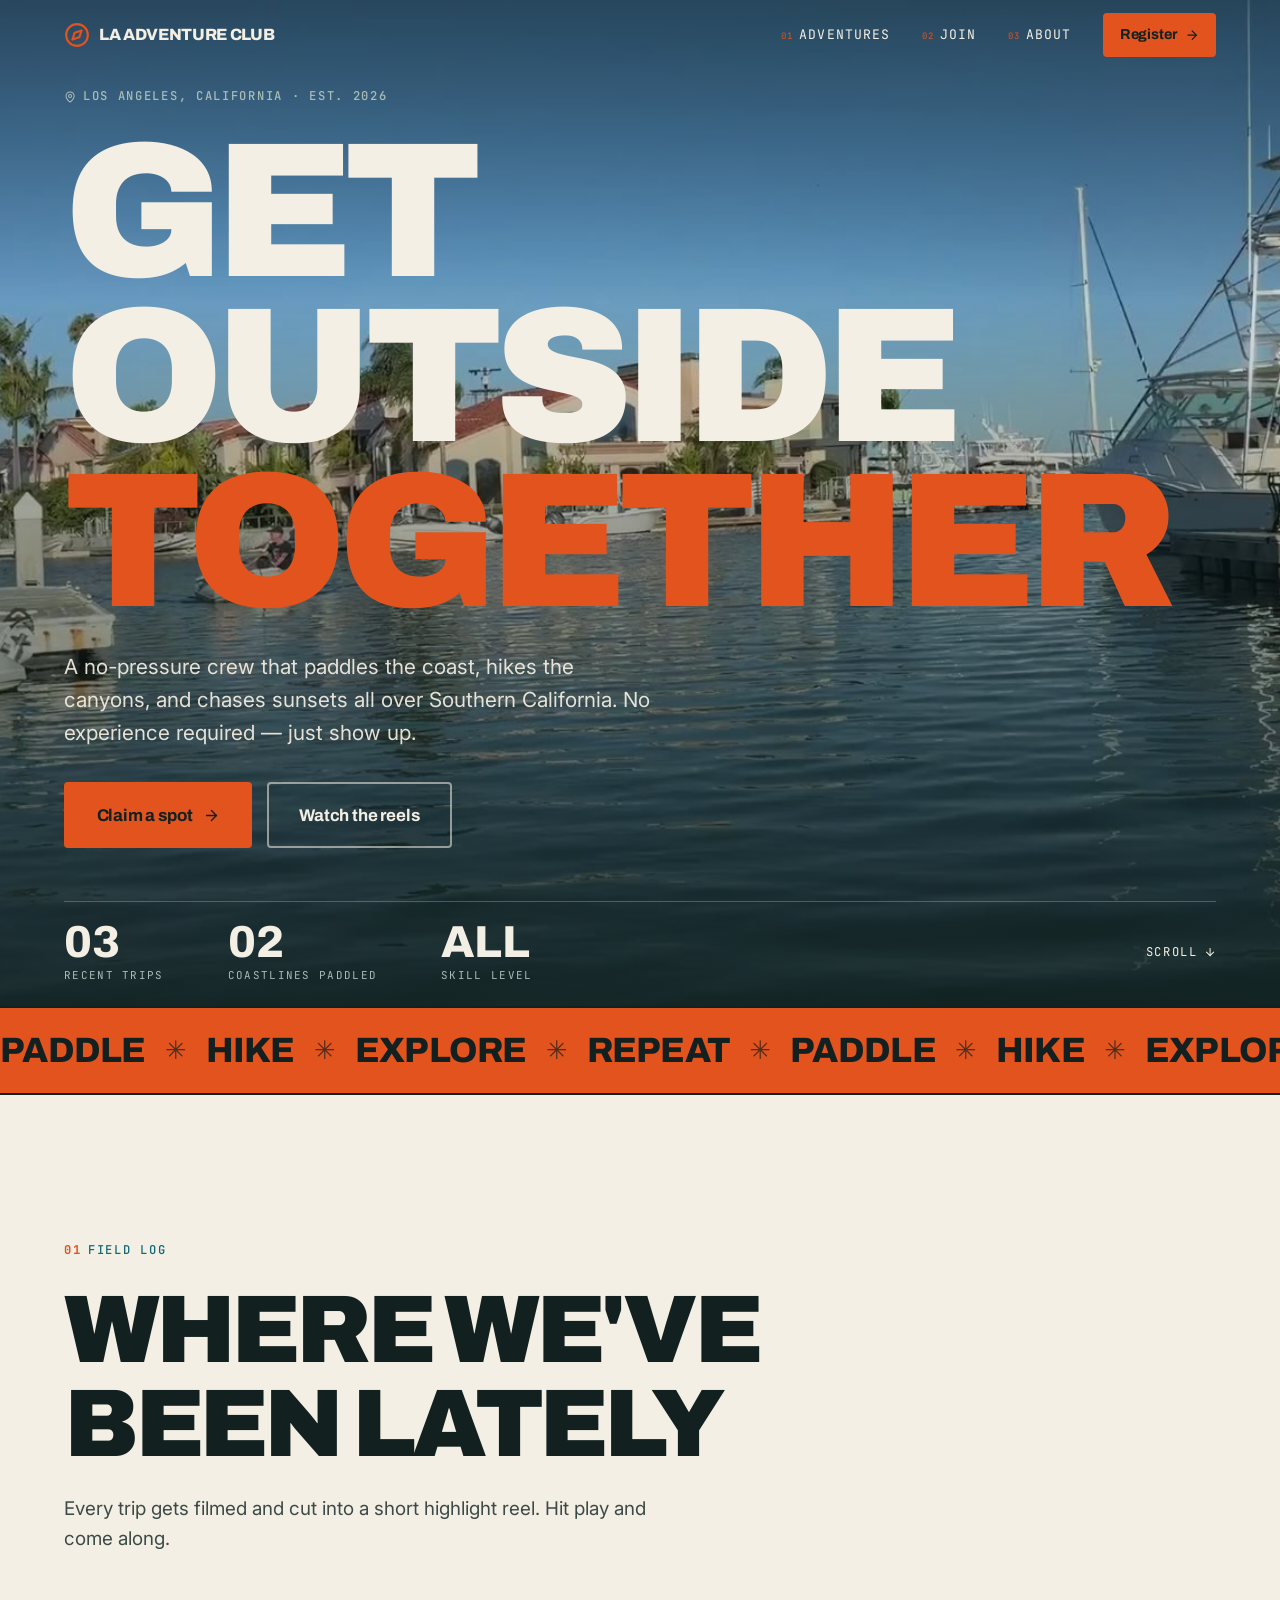
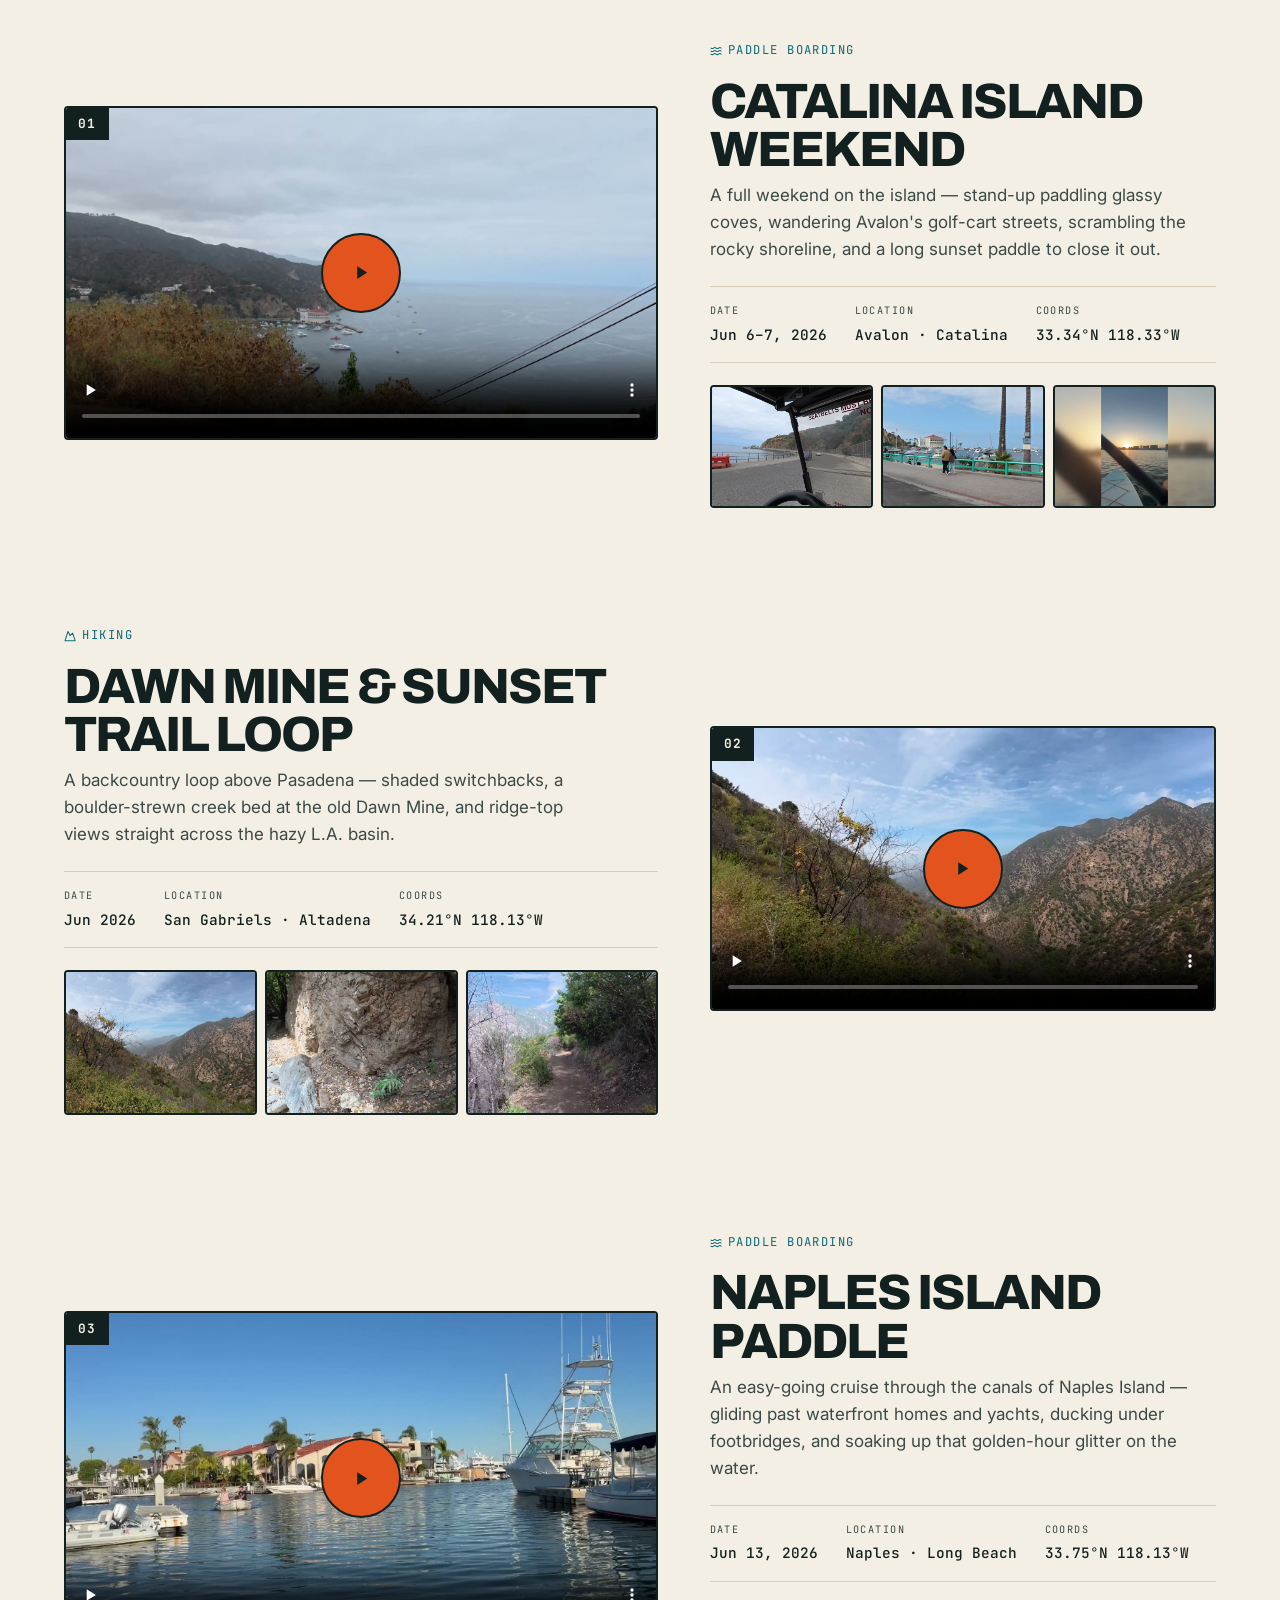
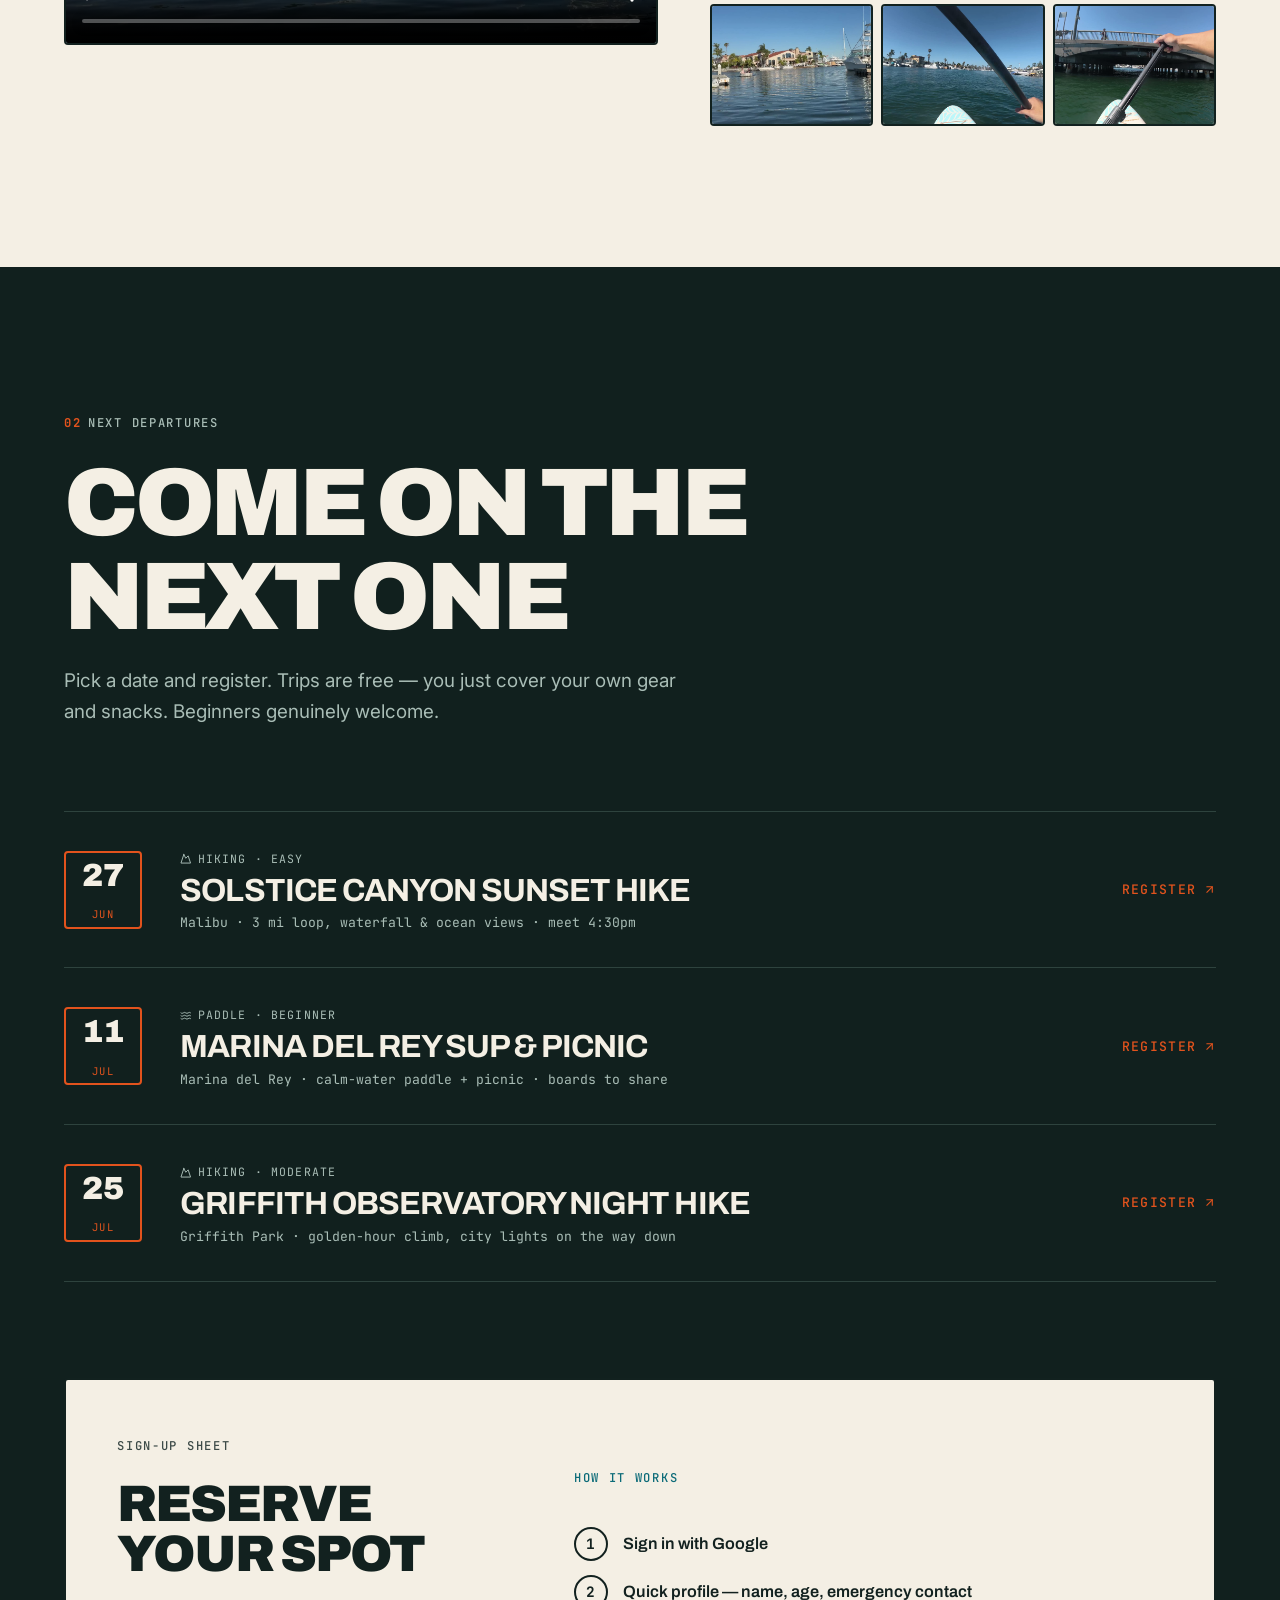
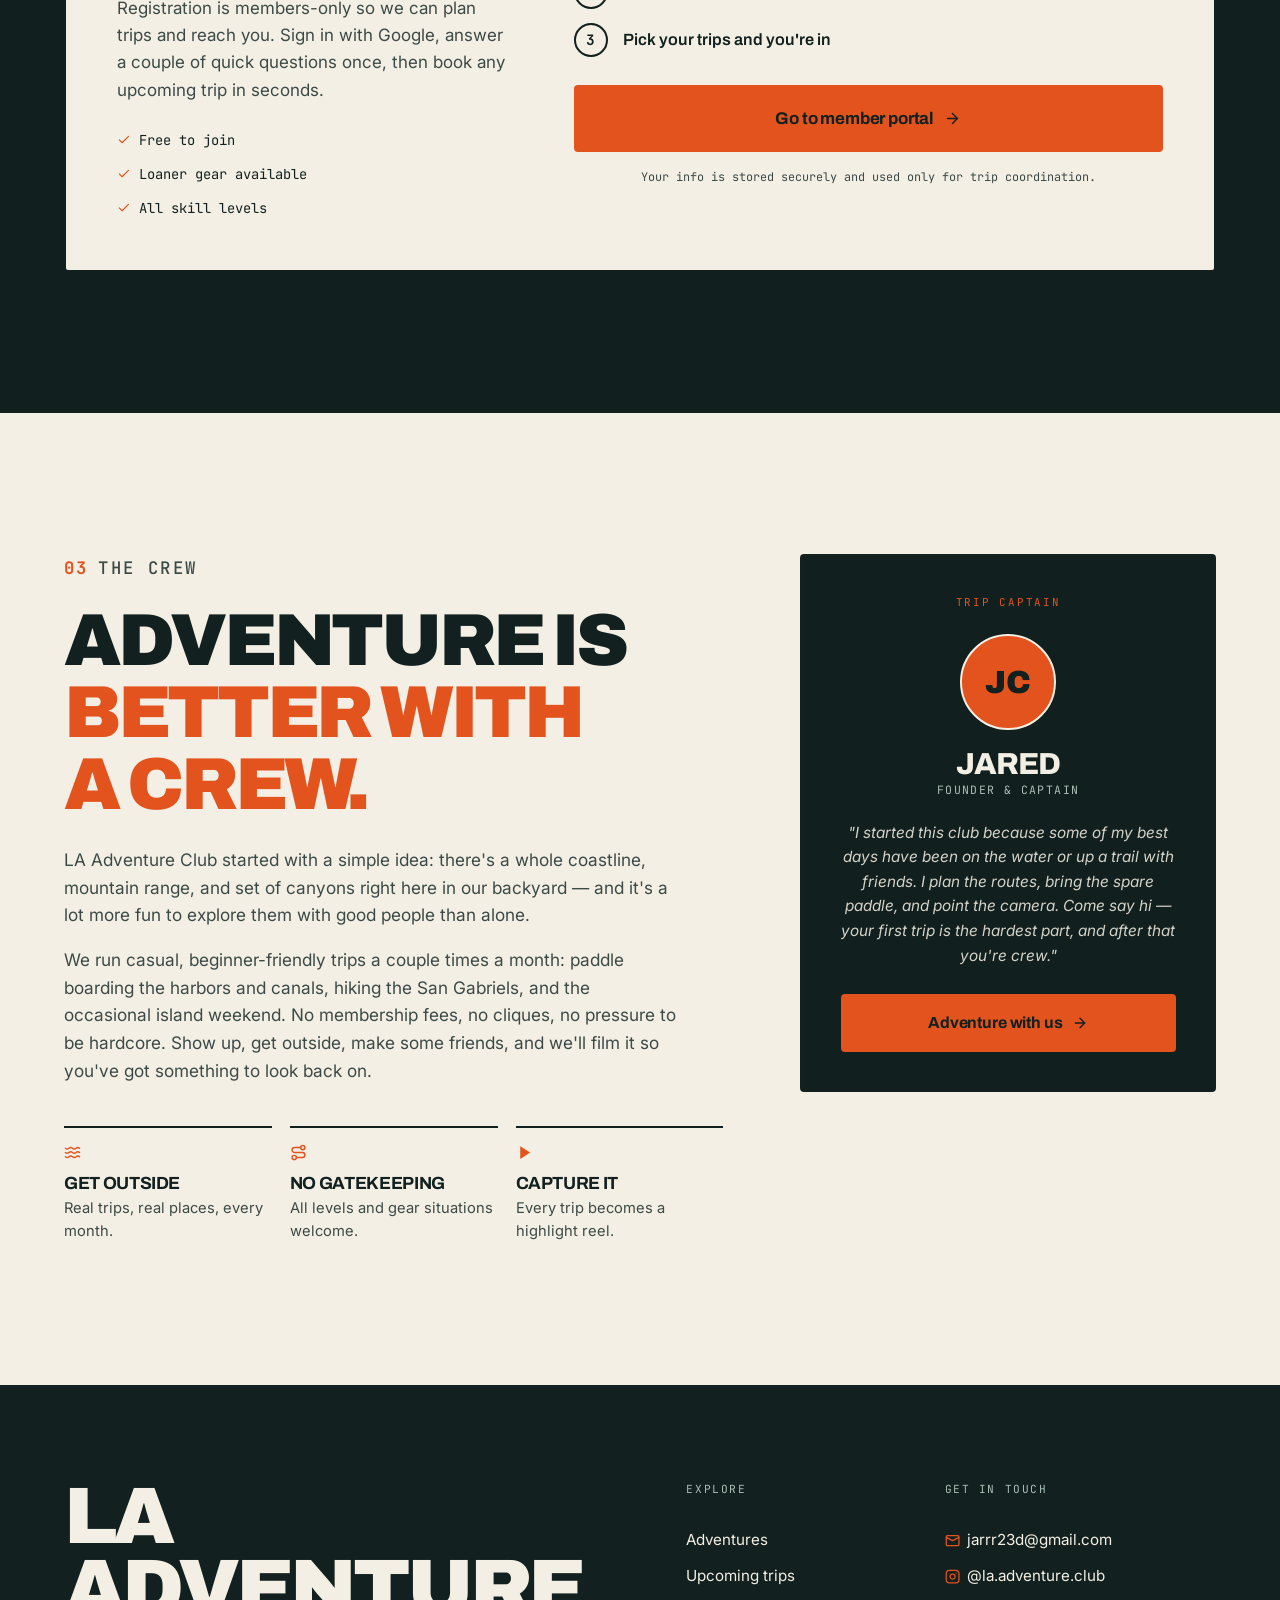
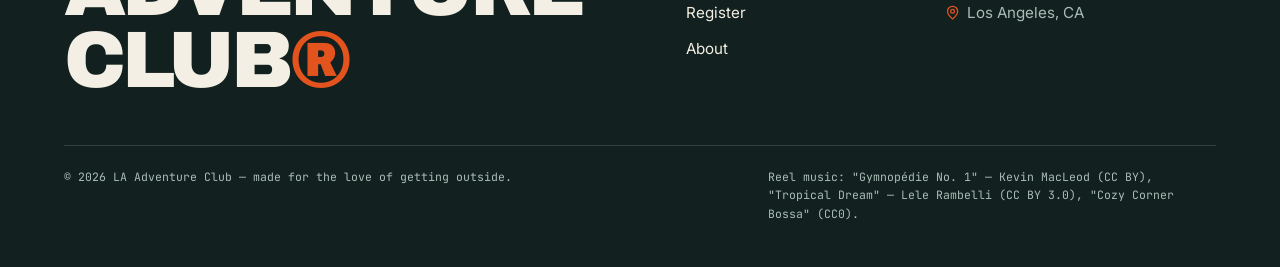
==== commit 187f1f0d: "Add member portal: Google sign-in + database + event registration Replace the email-only FormSubmit " ====
--- a/index.html
+++ b/index.html
@@ -52,7 +52,7 @@
         <a href="#adventures"><span class="nav__idx">01</span> Adventures</a>
         <a href="#join"><span class="nav__idx">02</span> Join</a>
         <a href="#about"><span class="nav__idx">03</span> About</a>
-        <a class="btn btn--accent btn--sm" href="#register">Register <svg aria-hidden="true"><use href="#i-arrow"/></svg></a>
+        <a class="btn btn--accent btn--sm" href="members.html">Register <svg aria-hidden="true"><use href="#i-arrow"/></svg></a>
       </nav>
       <button class="nav__toggle" id="navToggle" aria-label="Open menu" aria-expanded="false">
         <svg class="nav__toggle-open" aria-hidden="true"><use href="#i-menu"/></svg>
@@ -81,7 +81,7 @@
         </h1>
         <p class="hero__sub">A no-pressure crew that paddles the coast, hikes the canyons, and chases sunsets all over Southern California. No experience required — just show up.</p>
         <div class="hero__cta">
-          <a class="btn btn--accent btn--lg" href="#register">Claim a spot <svg aria-hidden="true"><use href="#i-arrow"/></svg></a>
+          <a class="btn btn--accent btn--lg" href="members.html">Claim a spot <svg aria-hidden="true"><use href="#i-arrow"/></svg></a>
           <a class="btn btn--outline-light btn--lg" href="#adventures">Watch the reels</a>
         </div>
       </div>
@@ -216,7 +216,7 @@
               <h3>Solstice Canyon Sunset Hike</h3>
               <p class="trip__meta">Malibu · 3 mi loop, waterfall &amp; ocean views · meet 4:30pm</p>
             </div>
-            <a class="trip__cta" href="#register" data-pick="Solstice Canyon Sunset Hike — Sat, Jun 27" aria-label="Register for Solstice Canyon Sunset Hike">Register <svg aria-hidden="true"><use href="#i-upright"/></svg></a>
+            <a class="trip__cta" href="members.html?event=solstice-canyon-hike" aria-label="Register for Solstice Canyon Sunset Hike">Register <svg aria-hidden="true"><use href="#i-upright"/></svg></a>
           </article>
 
           <article class="trip reveal" data-trip="Marina del Rey SUP & Picnic — Sat, Jul 11">
@@ -226,7 +226,7 @@
               <h3>Marina del Rey SUP &amp; Picnic</h3>
               <p class="trip__meta">Marina del Rey · calm-water paddle + picnic · boards to share</p>
             </div>
-            <a class="trip__cta" href="#register" data-pick="Marina del Rey SUP & Picnic — Sat, Jul 11" aria-label="Register for Marina del Rey SUP and Picnic">Register <svg aria-hidden="true"><use href="#i-upright"/></svg></a>
+            <a class="trip__cta" href="members.html?event=marina-del-rey-sup" aria-label="Register for Marina del Rey SUP and Picnic">Register <svg aria-hidden="true"><use href="#i-upright"/></svg></a>
           </article>
 
           <article class="trip reveal" data-trip="Griffith Observatory Night Hike — Sat, Jul 25">
@@ -236,16 +236,16 @@
               <h3>Griffith Observatory Night Hike</h3>
               <p class="trip__meta">Griffith Park · golden-hour climb, city lights on the way down</p>
             </div>
-            <a class="trip__cta" href="#register" data-pick="Griffith Observatory Night Hike — Sat, Jul 25" aria-label="Register for Griffith Observatory Night Hike">Register <svg aria-hidden="true"><use href="#i-upright"/></svg></a>
-          </article>
-        </div>
-
-        <!-- ===== REGISTRATION ===== -->
+            <a class="trip__cta" href="members.html?event=griffith-night-hike" aria-label="Register for Griffith Observatory Night Hike">Register <svg aria-hidden="true"><use href="#i-upright"/></svg></a>
+          </article>
+        </div>
+
+        <!-- ===== REGISTRATION CTA → member portal ===== -->
         <div class="register" id="register">
           <div class="register__intro">
             <p class="kicker kicker--accent">Sign-up sheet</p>
             <h3>Reserve<br />your spot</h3>
-            <p>Fill this out and the captain emails you the meet-up details, what to bring, and gear options. Spots are first-come — we keep groups small.</p>
+            <p>Registration is members-only so we can plan trips and reach you. Sign in with Google, answer a couple of quick questions once, then book any upcoming trip in seconds.</p>
             <ul class="register__perks">
               <li><svg aria-hidden="true"><use href="#i-check"/></svg> Free to join</li>
               <li><svg aria-hidden="true"><use href="#i-check"/></svg> Loaner gear available</li>
@@ -253,70 +253,16 @@
             </ul>
           </div>
 
-          <form class="form" id="registerForm" novalidate>
-            <div class="form__row">
-              <label class="field">
-                <span>Full name <i>*</i></span>
-                <input type="text" name="name" autocomplete="name" required placeholder="Your name" />
-              </label>
-              <label class="field">
-                <span>Email <i>*</i></span>
-                <input type="email" name="email" autocomplete="email" required placeholder="you@email.com" />
-              </label>
-            </div>
-
-            <div class="form__row">
-              <label class="field">
-                <span>Phone <small>(optional)</small></span>
-                <input type="tel" name="phone" autocomplete="tel" placeholder="(555) 123-4567" />
-              </label>
-              <label class="field">
-                <span>Which trip? <i>*</i></span>
-                <select name="trip" id="tripSelect" required>
-                  <option value="" disabled selected>Choose an adventure…</option>
-                  <option>Solstice Canyon Sunset Hike — Sat, Jun 27</option>
-                  <option>Marina del Rey SUP &amp; Picnic — Sat, Jul 11</option>
-                  <option>Griffith Observatory Night Hike — Sat, Jul 25</option>
-                  <option>Not sure yet — add me to the list</option>
-                </select>
-              </label>
-            </div>
-
-            <div class="form__row">
-              <label class="field">
-                <span>Experience level</span>
-                <select name="experience">
-                  <option>First-timer</option>
-                  <option>Some experience</option>
-                  <option>Comfortable / experienced</option>
-                </select>
-              </label>
-              <label class="field">
-                <span>Guests joining you</span>
-                <select name="guests">
-                  <option value="0">Just me</option>
-                  <option value="1">+1</option>
-                  <option value="2">+2</option>
-                  <option value="3">+3 or more</option>
-                </select>
-              </label>
-            </div>
-
-            <label class="field">
-              <span>Anything we should know? <small>(optional)</small></span>
-              <textarea name="notes" rows="3" placeholder="Dietary needs, gear questions, who you're bringing…"></textarea>
-            </label>
-
-            <input type="text" name="_honey" tabindex="-1" autocomplete="off" class="hp" aria-hidden="true" />
-
-            <label class="checkbox">
-              <input type="checkbox" name="waiver" required />
-              <span>I understand outdoor activities carry inherent risk and I'm joining at my own discretion. <i>*</i></span>
-            </label>
-
-            <button type="submit" class="btn btn--accent btn--block" id="submitBtn">Send my registration <svg aria-hidden="true"><use href="#i-arrow"/></svg></button>
-            <p class="form__status" id="formStatus" role="status" aria-live="polite"></p>
-          </form>
+          <div class="register__cta">
+            <p class="kicker">How it works</p>
+            <ol class="howto">
+              <li><span>1</span> Sign in with Google</li>
+              <li><span>2</span> Quick profile — name, age, emergency contact</li>
+              <li><span>3</span> Pick your trips and you're in</li>
+            </ol>
+            <a class="btn btn--accent btn--block btn--lg" href="members.html">Go to member portal <svg aria-hidden="true"><use href="#i-arrow"/></svg></a>
+            <p class="register__fine">Your info is stored securely and used only for trip coordination.</p>
+          </div>
         </div>
       </div>
     </section>
--- a/styles.css
+++ b/styles.css
@@ -188,6 +188,11 @@
 .register__perks { list-style: none; padding: 0; margin: 1.6rem 0 0; display: grid; gap: .7em; }
 .register__perks li { display: flex; align-items: center; gap: .6em; font-family: var(--f-mono); font-size: .86rem; }
 .register__perks svg { width: 1.05em; height: 1.05em; color: var(--accent); stroke-width: 2.5; }
+.register__cta { align-self: center; }
+.howto { list-style: none; counter-reset: step; padding: 0; margin: 1rem 0 1.8rem; display: grid; gap: 14px; }
+.howto li { display: flex; align-items: center; gap: .9em; font-family: var(--f-display); font-weight: 600; font-size: 1.02rem; }
+.howto li span { flex-shrink: 0; width: 34px; height: 34px; display: grid; place-items: center; border: 2px solid var(--ink); border-radius: 50%; font-family: var(--f-mono); font-weight: 700; font-size: .9rem; }
+.register__fine { font-family: var(--f-mono); font-size: .74rem; color: var(--ink-soft); margin: 1rem 0 0; text-align: center; }
 
 /* ===== Form ===== */
 .form__row { display: grid; grid-template-columns: 1fr 1fr; gap: 16px; }
@@ -299,3 +304,74 @@
   .marquee__track, .hero__scroll svg { animation: none !important; }
   .reveal { opacity: 1; transform: none; transition: none; }
 }
+
+/* ============================================================
+   MEMBER PORTAL (members.html)
+   ============================================================ */
+.hidden { display: none !important; }
+.muted { color: var(--ink-soft); font-family: var(--f-mono); font-size: .9rem; }
+.nav--solid { background: var(--paper); border-bottom: 1px solid var(--line); }
+.nav--solid .brand { color: var(--ink); }
+.nav--solid .nav__links a:not(.btn):not(.btn--sm) { color: var(--ink); }
+
+.btn--outline-ink { background: transparent; border-color: var(--ink); color: var(--ink); }
+.btn--outline-ink:hover { background: var(--ink); color: var(--paper); }
+.btn--google { background: var(--white); color: var(--ink); border-color: var(--ink); }
+.btn--google:hover { background: var(--ink); color: var(--paper); }
+.btn--google:hover .g-logo path { fill: var(--paper); }
+.g-logo { flex-shrink: 0; }
+
+body.members { padding-top: 70px; min-height: 100dvh; display: flex; flex-direction: column; }
+.portal { flex: 1; padding: clamp(48px, 8vw, 96px) 0; }
+.portal__narrow { max-width: 640px; }
+.portal__center { text-align: center; }
+.portal__center .kicker { justify-content: center; }
+.portal__title { font-size: clamp(2.6rem, 7vw, 5rem); font-weight: 900; text-transform: uppercase; letter-spacing: -.045em; margin-bottom: 1rem; }
+.portal__lead { font-size: 1.15rem; color: var(--ink-soft); margin-bottom: 2rem; }
+.portal__fine { font-family: var(--f-mono); font-size: .78rem; color: var(--ink-soft); margin-top: 1.2rem; }
+.portal__center .btn--google { margin-inline: auto; min-width: 280px; }
+.portal__form { margin-top: 1.5rem; text-align: left; }
+
+/* dashboard */
+.dash__head { display: flex; justify-content: space-between; align-items: flex-start; gap: 24px; flex-wrap: wrap; margin-bottom: clamp(36px, 6vw, 60px); }
+.dash__profile { display: flex; gap: 16px; align-items: center; background: var(--paper-2); border: 1px solid var(--line); border-radius: var(--r); padding: 16px 20px; }
+.dash__avatar { width: 54px; height: 54px; flex-shrink: 0; border-radius: 50%; display: grid; place-items: center; font-family: var(--f-display); font-weight: 800; font-size: 1.3rem; color: var(--ink); background: var(--accent); }
+.dash__name { font-family: var(--f-display); font-weight: 700; font-size: 1.1rem; margin: 0; }
+.dash__meta { font-family: var(--f-mono); font-size: .76rem; color: var(--ink-soft); margin: .2em 0 .4em; }
+.linkbtn { background: none; border: 0; padding: 0; cursor: pointer; font-family: var(--f-mono); font-size: .78rem; text-transform: uppercase; letter-spacing: .08em; color: var(--ocean); text-decoration: underline; text-underline-offset: 3px; }
+.linkbtn:hover { color: var(--accent); }
+.linkbtn--danger { color: var(--accent-deep); }
+.dash__h2 { font-size: clamp(1.6rem, 4vw, 2.4rem); font-weight: 800; text-transform: uppercase; letter-spacing: -.03em; margin-bottom: 1.4rem; }
+
+/* event cards */
+.events-list { display: grid; gap: 16px; }
+.ecard { display: grid; grid-template-columns: auto 1fr auto; gap: clamp(16px, 3vw, 32px); align-items: center; background: var(--white); border: 2px solid var(--ink); border-radius: var(--r); padding: clamp(18px, 2.5vw, 26px); }
+.ecard--focus { box-shadow: 6px 6px 0 var(--accent); }
+.ecard__date { display: grid; place-items: center; width: 72px; height: 72px; border: 2px solid var(--accent); border-radius: var(--r); line-height: 1; flex-shrink: 0; }
+.ecard__date b { font-family: var(--f-display); font-weight: 900; font-size: 1.9rem; }
+.ecard__date span { font-family: var(--f-mono); font-size: .64rem; letter-spacing: .12em; color: var(--accent-deep); margin-top: 3px; }
+.ecard__tag { display: inline-flex; align-items: center; gap: .5em; font-family: var(--f-mono); font-size: .72rem; text-transform: uppercase; letter-spacing: .1em; color: var(--ocean); margin: 0 0 .4rem; }
+.ecard__tag svg { width: 1.1em; height: 1.1em; }
+.ecard__main h3 { font-size: clamp(1.2rem, 2.6vw, 1.7rem); font-weight: 700; text-transform: uppercase; letter-spacing: -.03em; }
+.ecard__meta { display: flex; flex-wrap: wrap; gap: 6px 18px; margin: .5rem 0; font-family: var(--f-mono); font-size: .78rem; color: var(--ink-soft); }
+.ecard__meta span { display: inline-flex; align-items: center; gap: .4em; }
+.ecard__meta svg { width: 1.05em; height: 1.05em; color: var(--ocean); }
+.ecard__desc { color: var(--ink-soft); font-size: .92rem; margin: 0; max-width: 60ch; }
+.ecard__action { display: flex; flex-direction: column; align-items: flex-end; gap: 10px; min-width: 140px; }
+.ecard__guestsel { display: flex; flex-direction: column; gap: .3em; }
+.ecard__guestsel span { font-family: var(--f-mono); font-size: .64rem; text-transform: uppercase; letter-spacing: .1em; color: var(--ink-soft); }
+.ecard__guestsel select { padding: .5em .6em; border: 2px solid var(--line); border-radius: var(--r); font-family: var(--f-body); background: var(--white); }
+.ecard__guests { font-family: var(--f-mono); font-size: .76rem; color: var(--ink-soft); }
+.rbadge { display: inline-flex; align-items: center; gap: .4em; font-family: var(--f-mono); font-weight: 500; font-size: .76rem; text-transform: uppercase; letter-spacing: .08em; padding: .4em .7em; border-radius: var(--r); }
+.rbadge svg { width: 1.1em; height: 1.1em; }
+.rbadge--ok { background: rgba(12,107,120,.12); color: var(--ocean); }
+.rbadge--wait { background: rgba(226,83,29,.14); color: var(--accent-deep); }
+
+.footer--slim { padding: 28px 0; }
+
+@media (max-width: 640px) {
+  .ecard { grid-template-columns: auto 1fr; }
+  .ecard__action { grid-column: 1 / -1; flex-direction: row; align-items: center; justify-content: space-between; min-width: 0; }
+  .dash__head { flex-direction: column; }
+  .dash__profile { width: 100%; }
+}
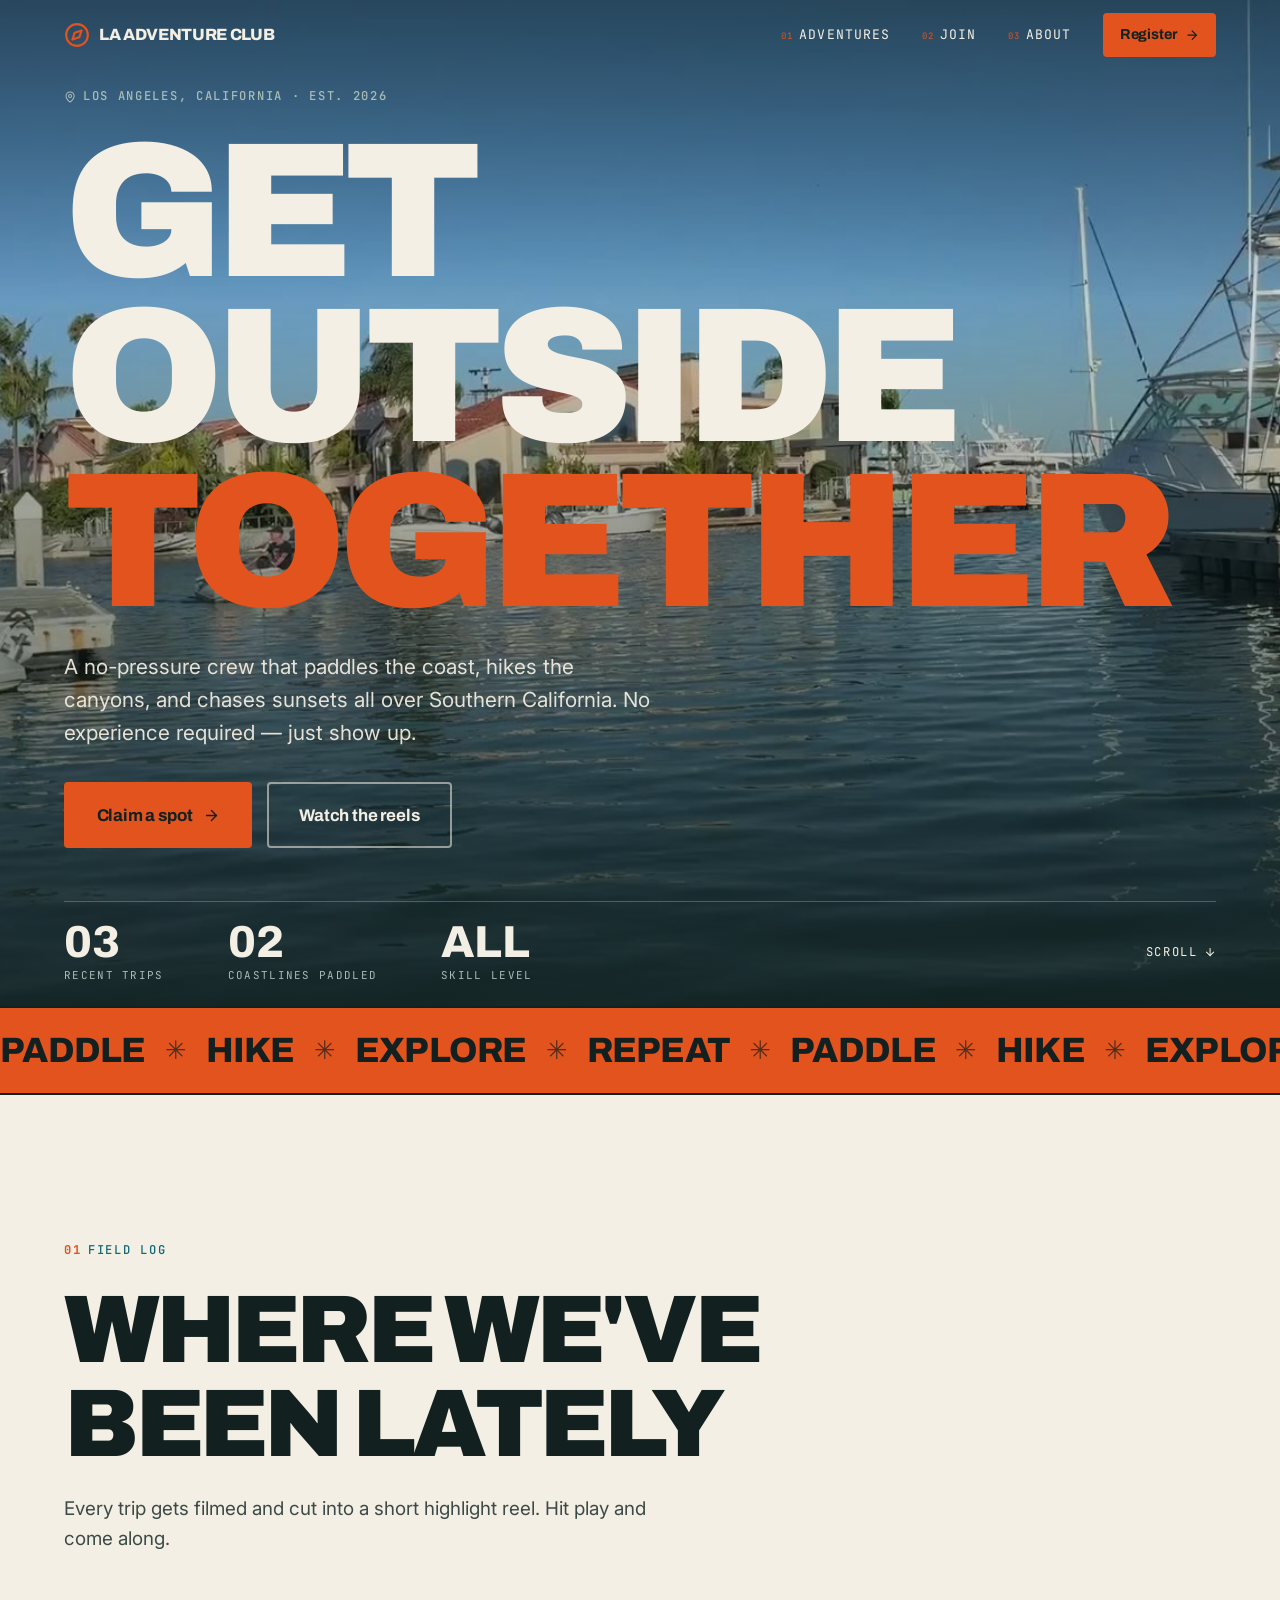
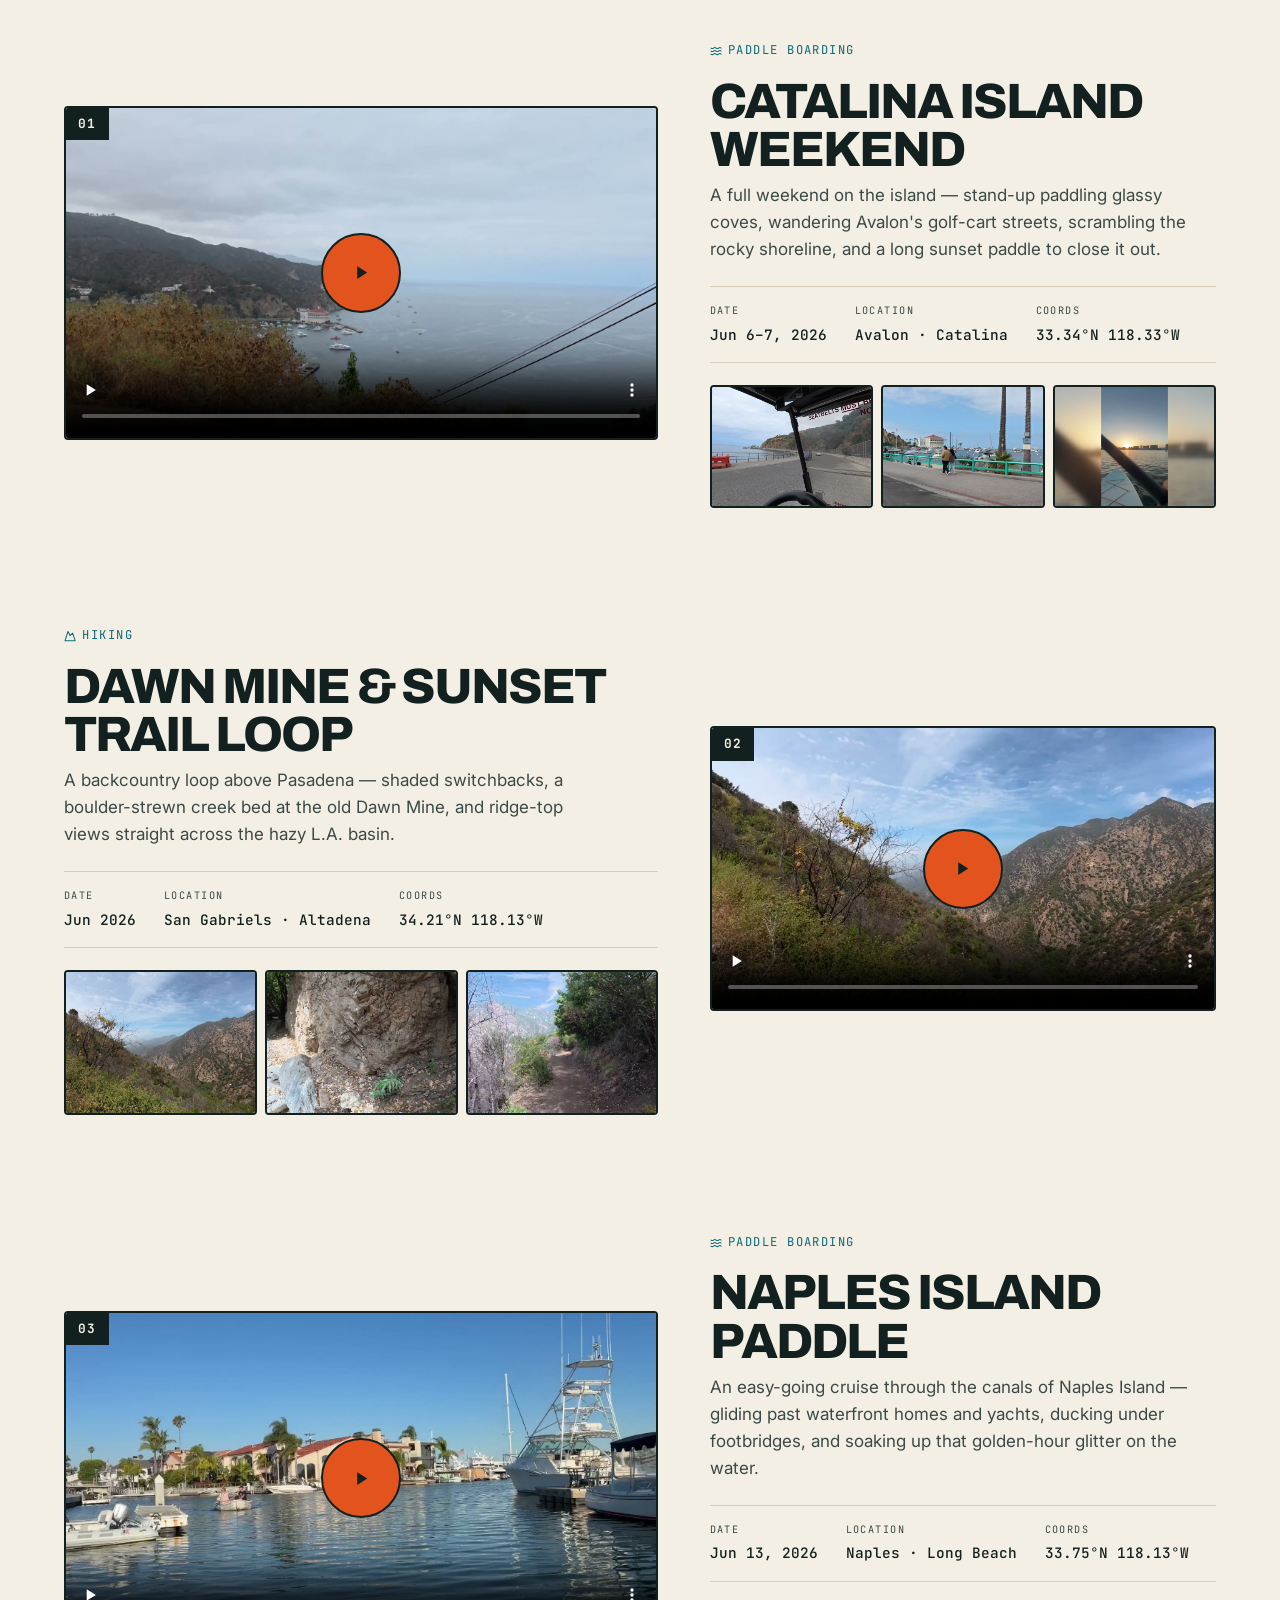
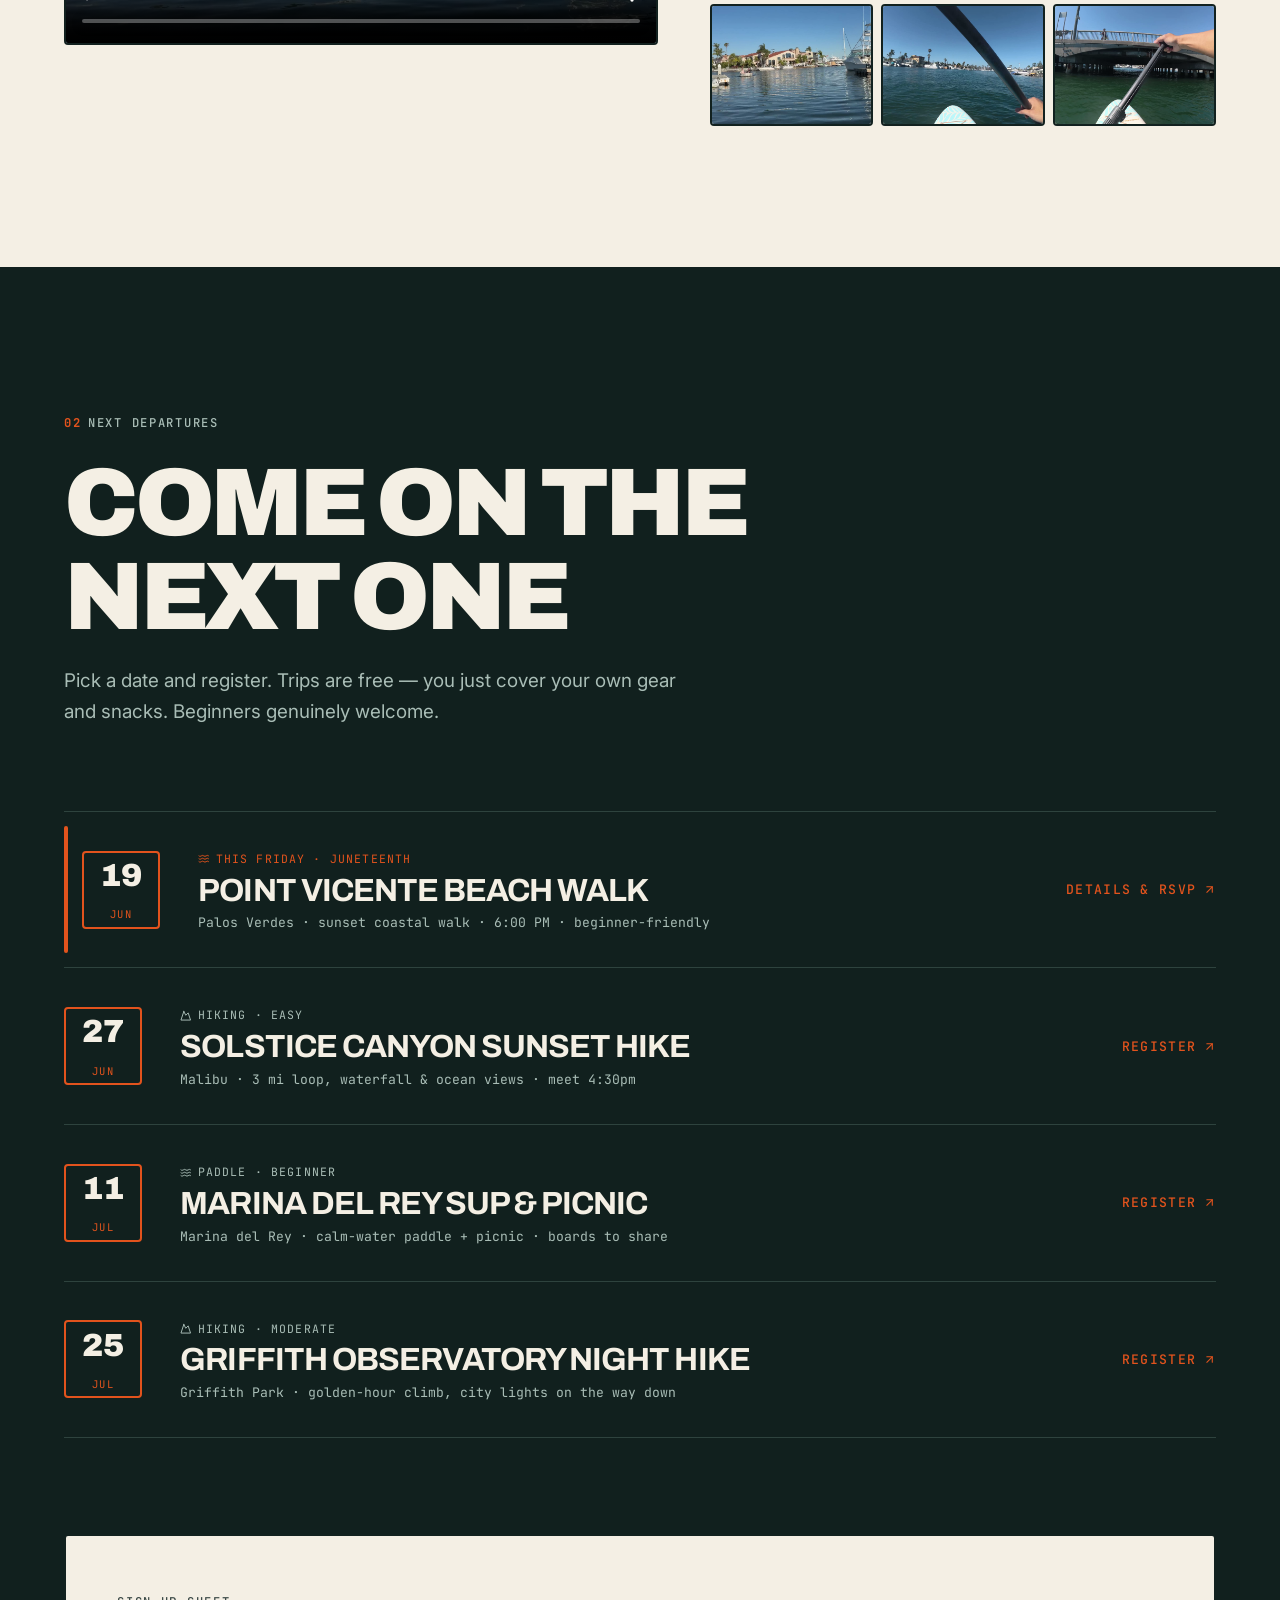
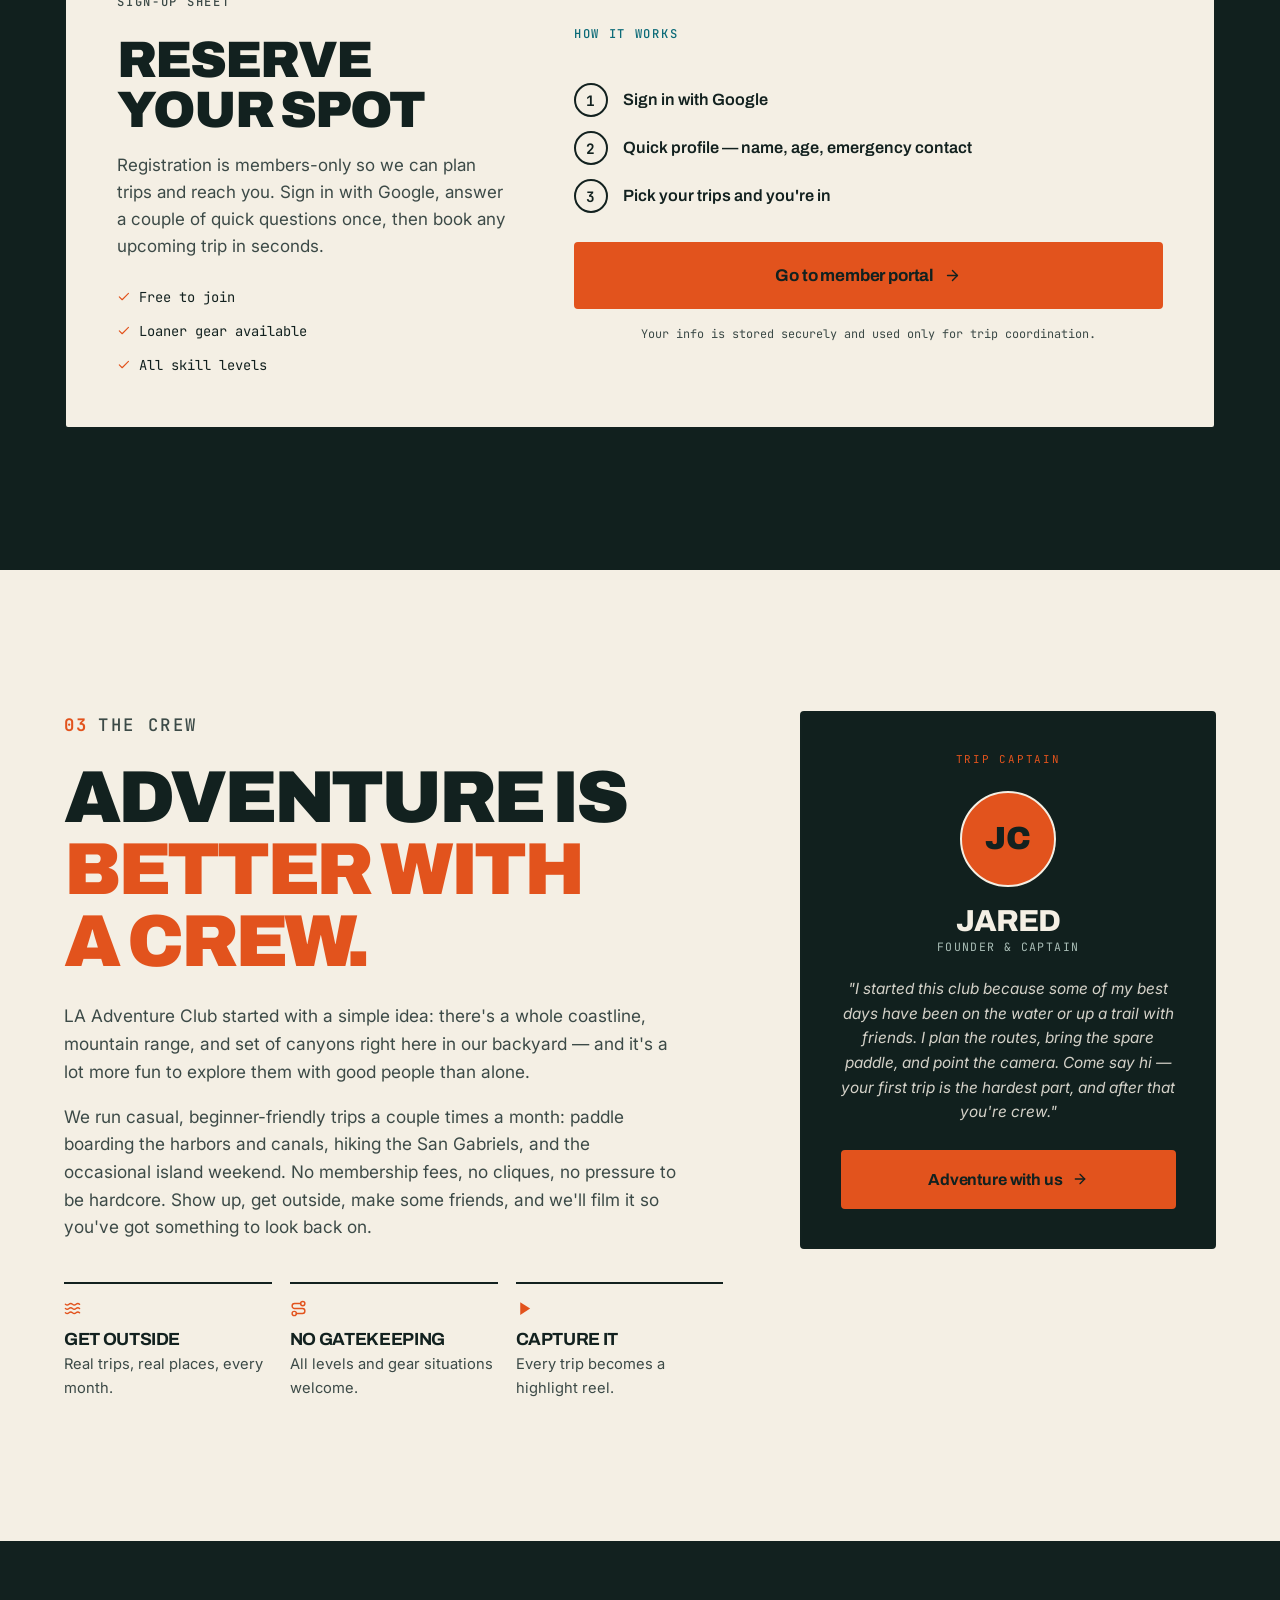
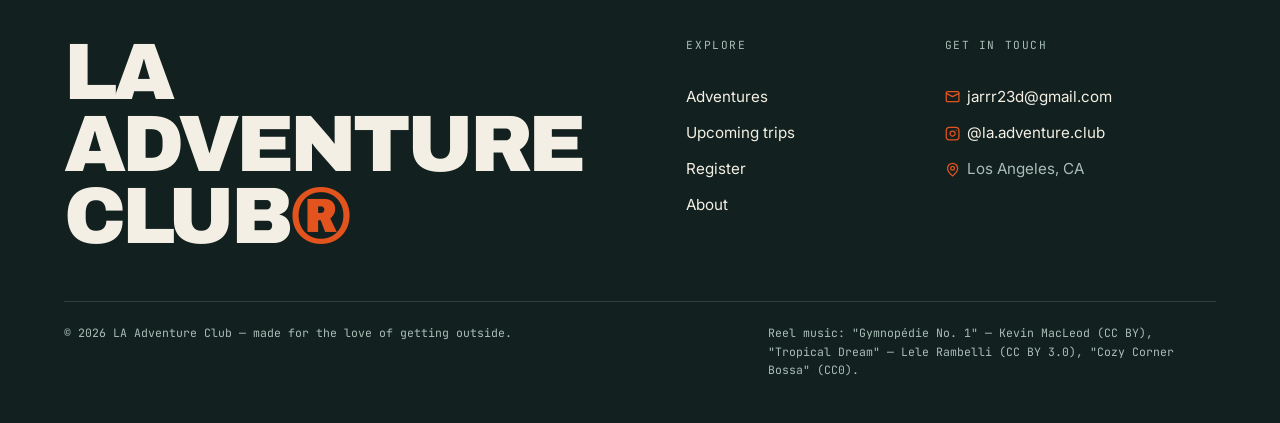
==== commit 0d251689: "Add Juneteenth Point Vicente Beach Walk event page + signup - juneteenth.html: bilingual (EN/中文) eve" ====
--- a/index.html
+++ b/index.html
@@ -209,6 +209,16 @@
         </header>
 
         <div class="upcoming" id="upcomingList">
+          <article class="trip trip--featured reveal">
+            <span class="trip__date"><b>19</b><span>JUN</span></span>
+            <div class="trip__info">
+              <p class="trip__tag"><svg aria-hidden="true"><use href="#i-waves"/></svg> This Friday · Juneteenth</p>
+              <h3>Point Vicente Beach Walk</h3>
+              <p class="trip__meta">Palos Verdes · sunset coastal walk · 6:00 PM · beginner-friendly</p>
+            </div>
+            <a class="trip__cta" href="juneteenth.html" aria-label="Details and registration for the Juneteenth Point Vicente Beach Walk">Details &amp; RSVP <svg aria-hidden="true"><use href="#i-upright"/></svg></a>
+          </article>
+
           <article class="trip reveal" data-trip="Solstice Canyon Sunset Hike — Sat, Jun 27">
             <span class="trip__date"><b>27</b><span>JUN</span></span>
             <div class="trip__info">
--- a/styles.css
+++ b/styles.css
@@ -369,6 +369,46 @@
 
 .footer--slim { padding: 28px 0; }
 
+/* ============================================================
+   EVENT PAGE (juneteenth.html)
+   ============================================================ */
+.hero__title--sm { font-size: clamp(2.8rem, 10vw, 7rem); }
+.hero__zh { font-family: var(--f-body); font-size: clamp(1rem, 2.2vw, 1.35rem); color: rgba(244,239,228,.9); margin: .6rem 0 0; }
+.hero__facts { list-style: none; display: flex; flex-wrap: wrap; gap: 12px 28px; padding: 0; margin: 1.6rem 0 0; }
+.hero__facts li { display: inline-flex; align-items: center; gap: .5em; font-family: var(--f-mono); font-size: .82rem; color: rgba(244,239,228,.92); }
+.hero__facts svg { width: 1.1em; height: 1.1em; color: var(--accent); }
+.section__title--sm { font-size: clamp(2.2rem, 5.5vw, 4rem); }
+
+.intro-cols { display: grid; grid-template-columns: 1fr 1.3fr; gap: clamp(28px, 5vw, 72px); align-items: start; }
+.intro-body p { font-size: 1.18rem; color: var(--ink-soft); }
+.zh { font-family: var(--f-body); color: var(--ink-soft); line-height: 1.9; }
+.section--dark .zh { color: var(--on-dark-soft); }
+
+.values--dark .value { border-top-color: var(--on-dark); }
+.values--dark .value h4 { color: var(--on-dark); }
+.values--dark .value p { color: var(--on-dark-soft); }
+
+.evt-cols { display: grid; grid-template-columns: 1fr 1fr; gap: clamp(32px, 6vw, 80px); align-items: start; }
+.infolist { list-style: none; padding: 0; margin: 0; display: grid; gap: 20px; }
+.infolist li { display: grid; grid-template-columns: auto 1fr; gap: 16px; align-items: start; padding-bottom: 18px; border-bottom: 1px solid var(--line); }
+.infolist li:last-child { border-bottom: 0; padding-bottom: 0; }
+.infolist > li > svg { width: 28px; height: 28px; color: var(--accent); margin-top: 2px; }
+.infolist--notes > li > svg { color: var(--ocean); }
+.infolist__k { font-family: var(--f-mono); font-size: .66rem; text-transform: uppercase; letter-spacing: .12em; color: var(--ink-soft); margin: 0 0 .25em; }
+.infolist__v { font-family: var(--f-display); font-weight: 600; font-size: 1.1rem; margin: 0; }
+.infolist__sub { font-size: .92rem; color: var(--ink-soft); margin: .25em 0 0; }
+.evt-cta .portal__title { font-size: clamp(2.4rem, 7vw, 5rem); }
+
+@media (max-width: 760px) {
+  .intro-cols { grid-template-columns: 1fr; gap: 20px; }
+  .evt-cols { grid-template-columns: 1fr; gap: 36px; }
+}
+
+/* featured upcoming-trip card on the landing page */
+.trip--featured { position: relative; padding-left: 18px; }
+.trip--featured::before { content: ""; position: absolute; left: 0; top: 14px; bottom: 14px; width: 4px; background: var(--accent); border-radius: 4px; }
+.trip--featured .trip__tag { color: var(--accent); }
+
 @media (max-width: 640px) {
   .ecard { grid-template-columns: auto 1fr; }
   .ecard__action { grid-column: 1 / -1; flex-direction: row; align-items: center; justify-content: space-between; min-width: 0; }
